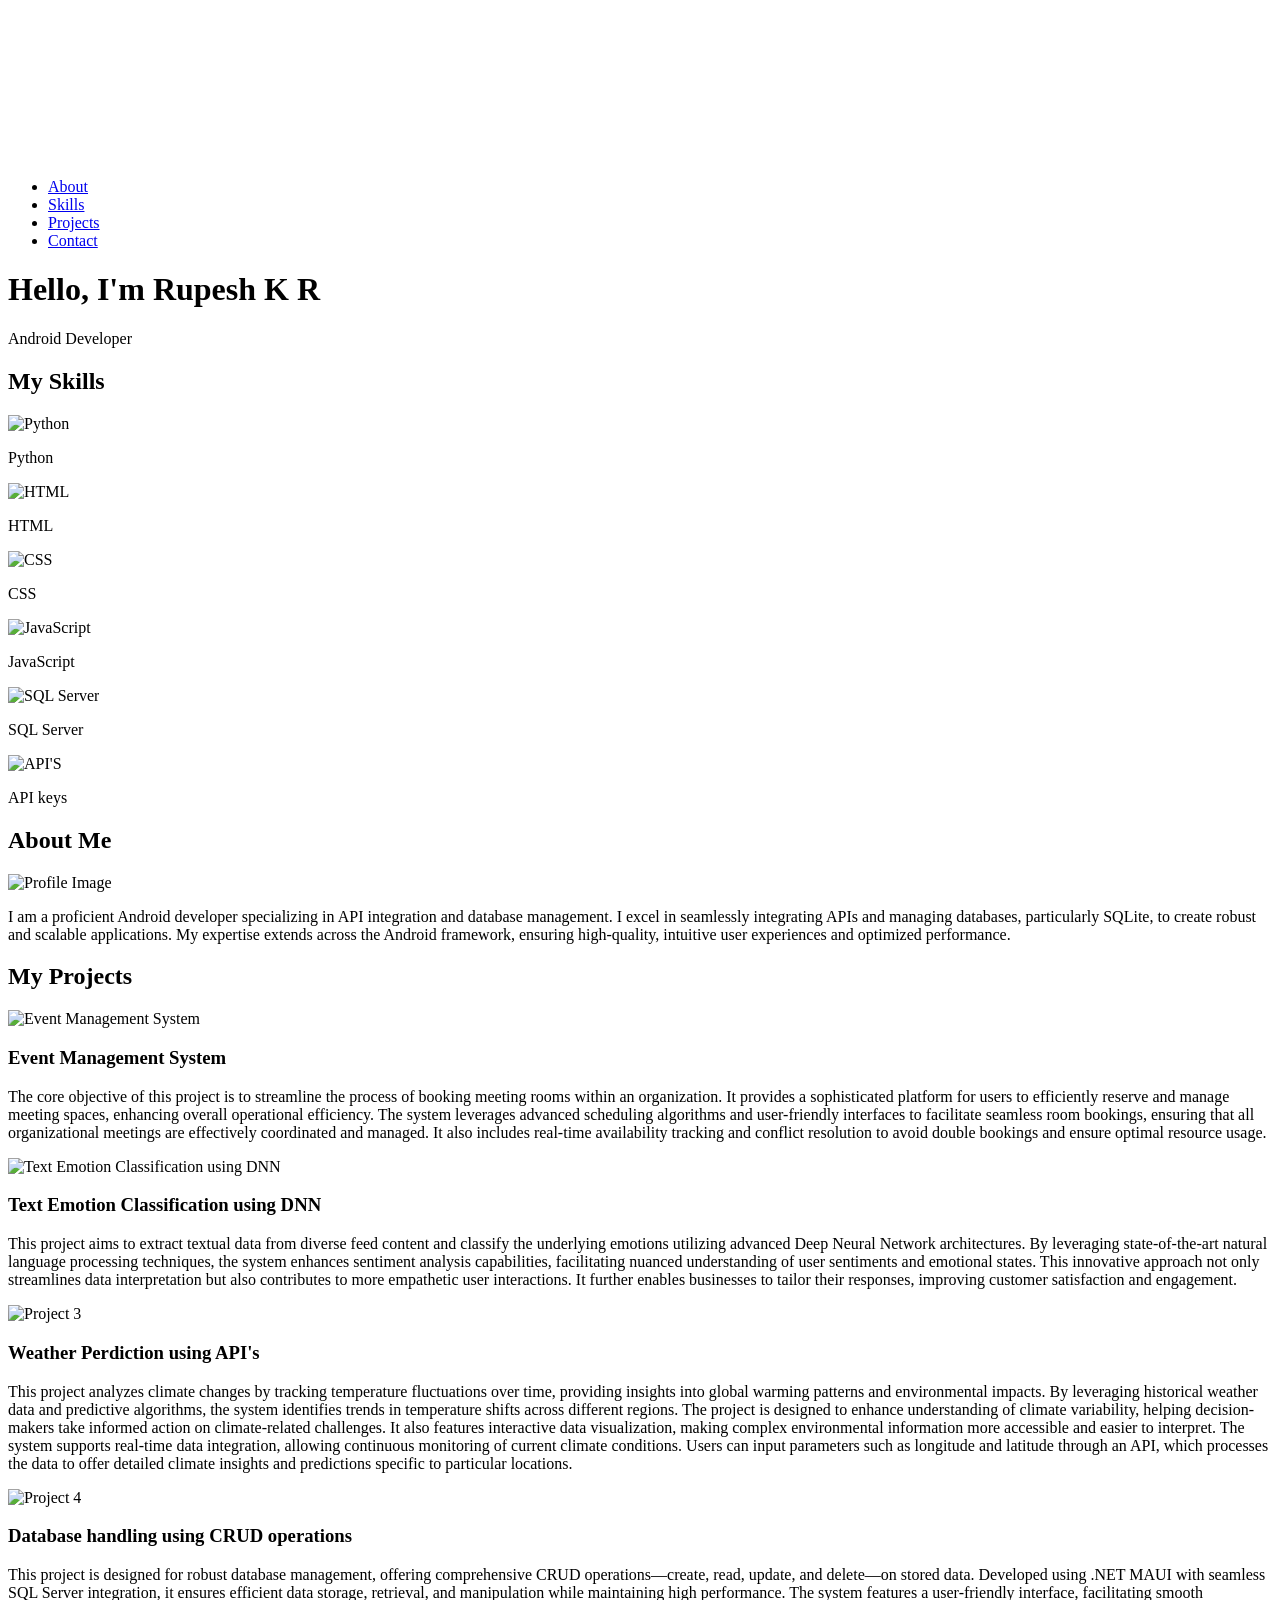
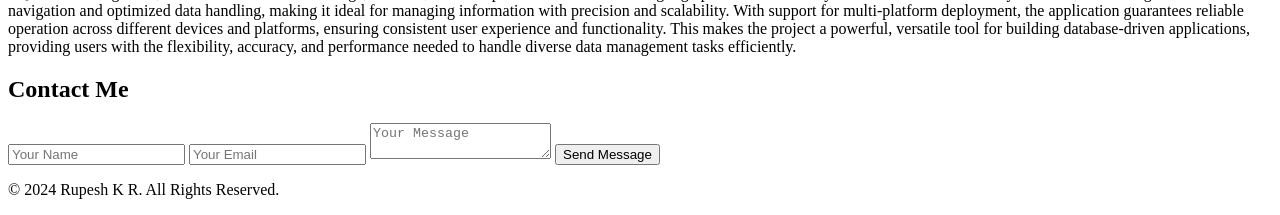
==== index.html @ 1c09ece2 "Add files via upload" ====
<!DOCTYPE html>
<html lang="en">
<head>
    <meta charset="UTF-8">
    <meta name="viewport" content="width=device-width, initial-scale=1.0">
    <title>My Portfolio</title>
    <link rel="stylesheet" href="style.css">
    <script src="script.js" defer></script>
</head>
<body>
    <!-- Header Section with Background Video -->
    <header class="hero-section">
        <video autoplay muted loop id="bg-video">
            <source src="images/abstract-luxury-gradient-blue-background-smooth-dark-blue-with-black-vignette-studio-banner.jpg" type="video/mp4">
            Your browser does not support the video tag.
        </video>
        <nav>
            <ul class="nav-list">
                <li><a href="#about">About</a></li>
                <li><a href="#skills">Skills</a></li>
                <li><a href="#projects">Projects</a></li>
                <li><a href="#contact">Contact</a></li>
            </ul>
        </nav>
        <div class="hero-content">
            <h1>Hello, I'm Rupesh K R</h1>
            <p>Android Developer</p>
        </div>
    </header>

    <!-- Skills Section -->
    <section id="skills" class="skills-section">
        <h2>My Skills</h2>
        <div class="skills-grid">
            <div class="skill-card">
                <img src="images/python (1).png" alt="Python">
                <p>Python</p>
            </div>
            <div class="skill-card">
                <img src="images/html-5 (1).png" alt="HTML">
                <p>HTML</p>
            </div>
            <div class="skill-card">
                <img src="images/css-3 (1).png" alt="CSS">
                <p>CSS</p>
            </div>
            <div class="skill-card">
                <img src="images/js (1).png" alt="JavaScript">
                <p>JavaScript</p>
            </div>
            <div class="skill-card">
                <img src="images/sql (1).png" alt="SQL Server">
                <p>SQL Server</p>
            </div>
            <div class="skill-card">
                <img src="images/api (1).png" alt="API'S">
                <p>API keys</p>
            </div>
        </div>
    </section>

    <!-- About Me Section -->
    <section id="about" class="about-section">
        <h2>About Me</h2>
        <div class="about-content">
            <img src="images/Rupesh-fotor-20240831121144.png" alt="Profile Image">
            <div class="about-text">
                <p>I am a proficient Android developer specializing in API integration and database management. I excel in seamlessly integrating APIs and managing databases, particularly SQLite, to create robust and scalable applications. My expertise extends across the Android framework, ensuring high-quality, intuitive user experiences and optimized performance.</p>
            </div>
        </div>
    </section>

    <!-- Projects Section -->
<section id="projects" class="projects-section">
    <h2>My Projects</h2>

        <!-- Projects in Grid View -->
        <div class="projects-grid">
            <div class="project-card">
                <img src="images/Add a heading.png" alt="Event Management System">
                <h3>Event Management System</h3>
                <p>The core objective of this project is to streamline the process of booking meeting rooms within an organization. It provides a sophisticated platform for users to efficiently reserve and manage meeting spaces, enhancing overall operational efficiency. The system leverages advanced scheduling algorithms and user-friendly interfaces to facilitate seamless room bookings, ensuring that all organizational meetings are effectively coordinated and managed. It also includes real-time availability tracking and conflict resolution to avoid double bookings and ensure optimal resource usage.</p>
            </div>

            <div class="project-card">
                <img src="images/Text Emtion Classification using DNN.png" alt="Text Emotion Classification using DNN">
                <h3>Text Emotion Classification using DNN</h3>
                <p>This project aims to extract textual data from diverse feed content and classify the underlying emotions utilizing advanced Deep Neural Network architectures. By leveraging state-of-the-art natural language processing techniques, the system enhances sentiment analysis capabilities, facilitating nuanced understanding of user sentiments and emotional states. This innovative approach not only streamlines data interpretation but also contributes to more empathetic user interactions. It further enables businesses to tailor their responses, improving customer satisfaction and engagement.</p>
            </div>

            <div class="project-card">
                <img src="video/e2cb4d9b-3fff-40a0-b057-dd98650c6326.gif" alt="Project 3">
                <h3>Weather Perdiction using API's</h3>
                <p>This project analyzes climate changes by tracking temperature fluctuations over time, providing insights into global warming patterns and environmental impacts. By leveraging historical weather data and predictive algorithms, the system identifies trends in temperature shifts across different regions. The project is designed to enhance understanding of climate variability, helping decision-makers take informed action on climate-related challenges. It also features interactive data visualization, making complex environmental information more accessible and easier to interpret. The system supports real-time data integration, allowing continuous monitoring of current climate conditions. Users can input parameters such as longitude and latitude through an API, which processes the data to offer detailed climate insights and predictions specific to particular locations.</p>
            </div>

            <div class="project-card">
                <img src="video/109f86b5-ade0-4777-884a-52cfb7e64a4d.gif" alt="Project 4">
                <h3>Database handling using CRUD operations</h3>
                <p>This project is designed for robust database management, offering comprehensive CRUD operations—create, read, update, and delete—on stored data. Developed using .NET MAUI with seamless SQL Server integration, it ensures efficient data storage, retrieval, and manipulation while maintaining high performance. The system features a user-friendly interface, facilitating smooth navigation and optimized data handling, making it ideal for managing information with precision and scalability. With support for multi-platform deployment, the application guarantees reliable operation across different devices and platforms, ensuring consistent user experience and functionality. This makes the project a powerful, versatile tool for building database-driven applications, providing users with the flexibility, accuracy, and performance needed to handle diverse data management tasks efficiently.</p>
            </div>
        </div>
    </section>
</section>

    <!-- Contact Section -->
    <section id="contact" class="contact-section">
        <h2>Contact Me</h2>
        <form id="contact-form">
            <input type="text" id="name" name="name" placeholder="Your Name" required>
            <input type="email" id="email" name="email" placeholder="Your Email" required>
            <textarea id="message" name="message" placeholder="Your Message" required></textarea>
            <button type="submit">Send Message</button>
        </form>
        <p id="status"></p>
    </section>

    <footer>
        <p>&copy; 2024 Rupesh K R. All Rights Reserved.</p>
    </footer>
</body>
</html>
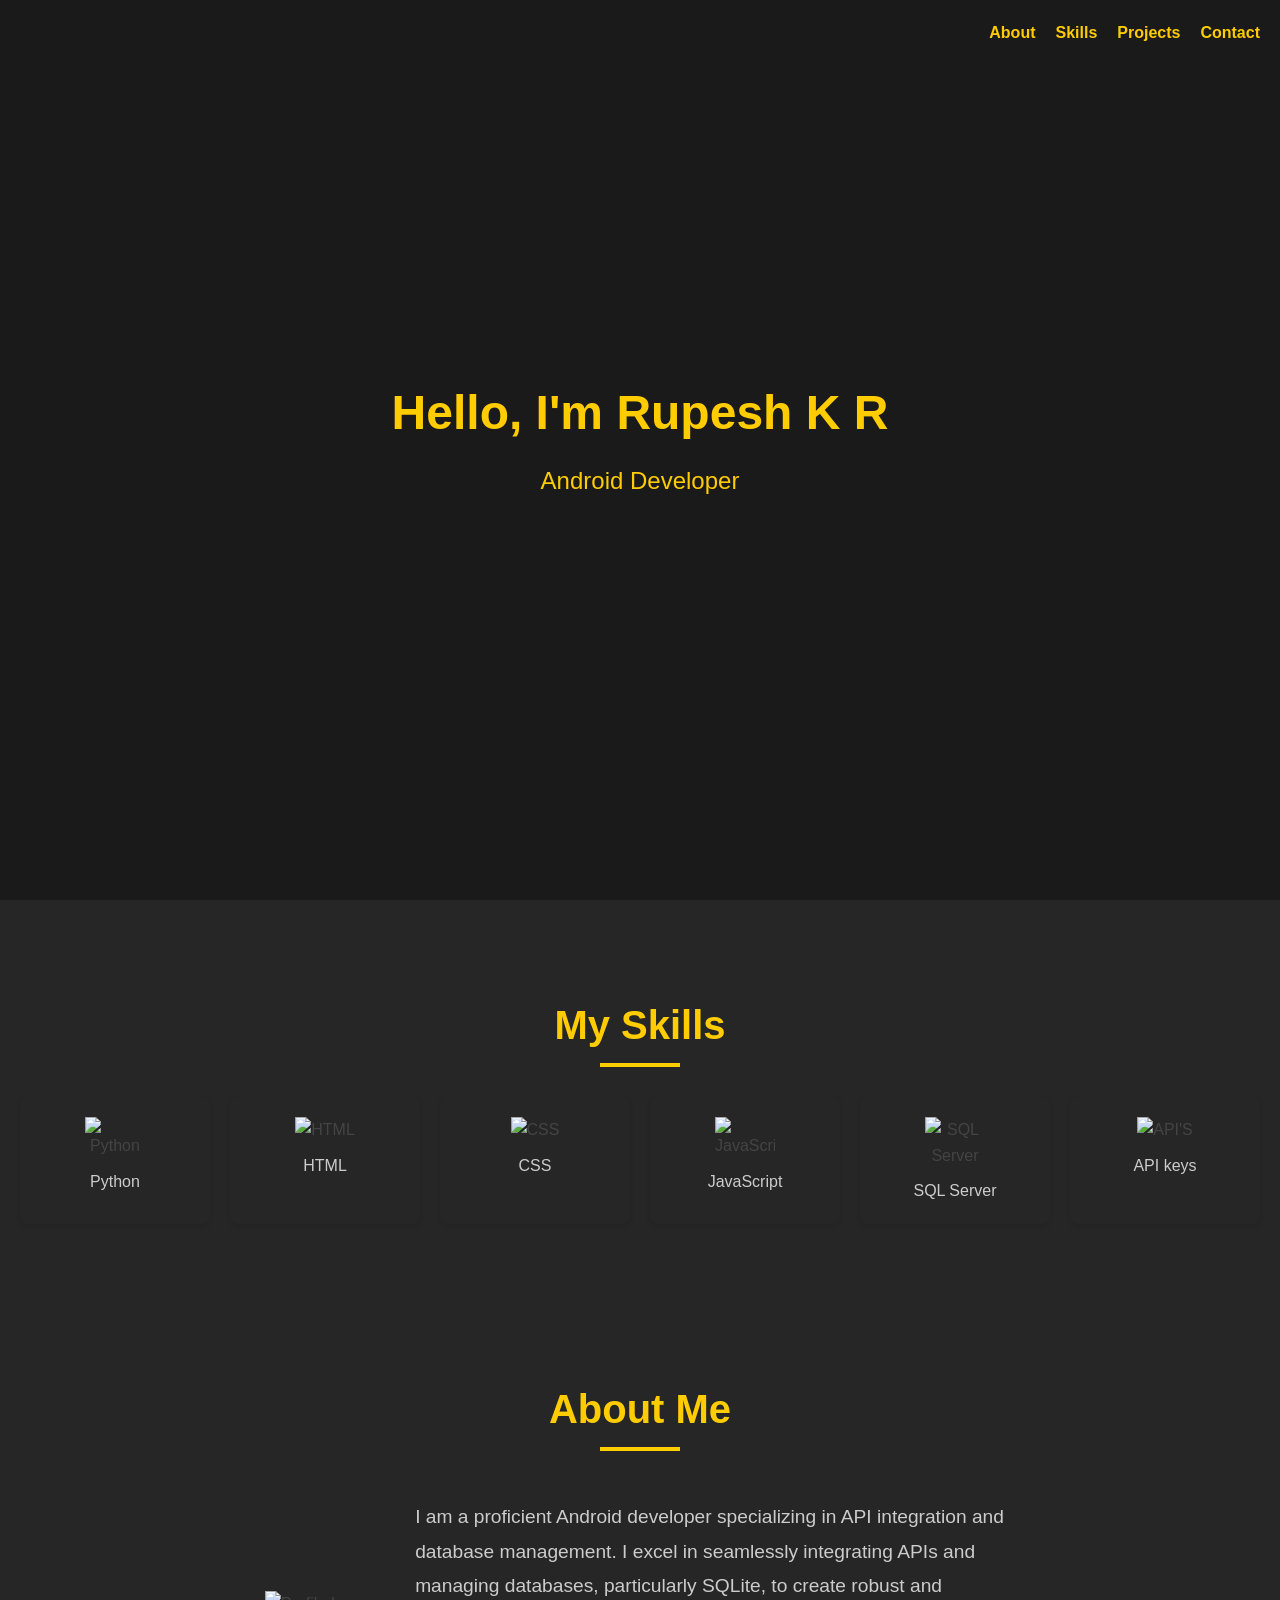
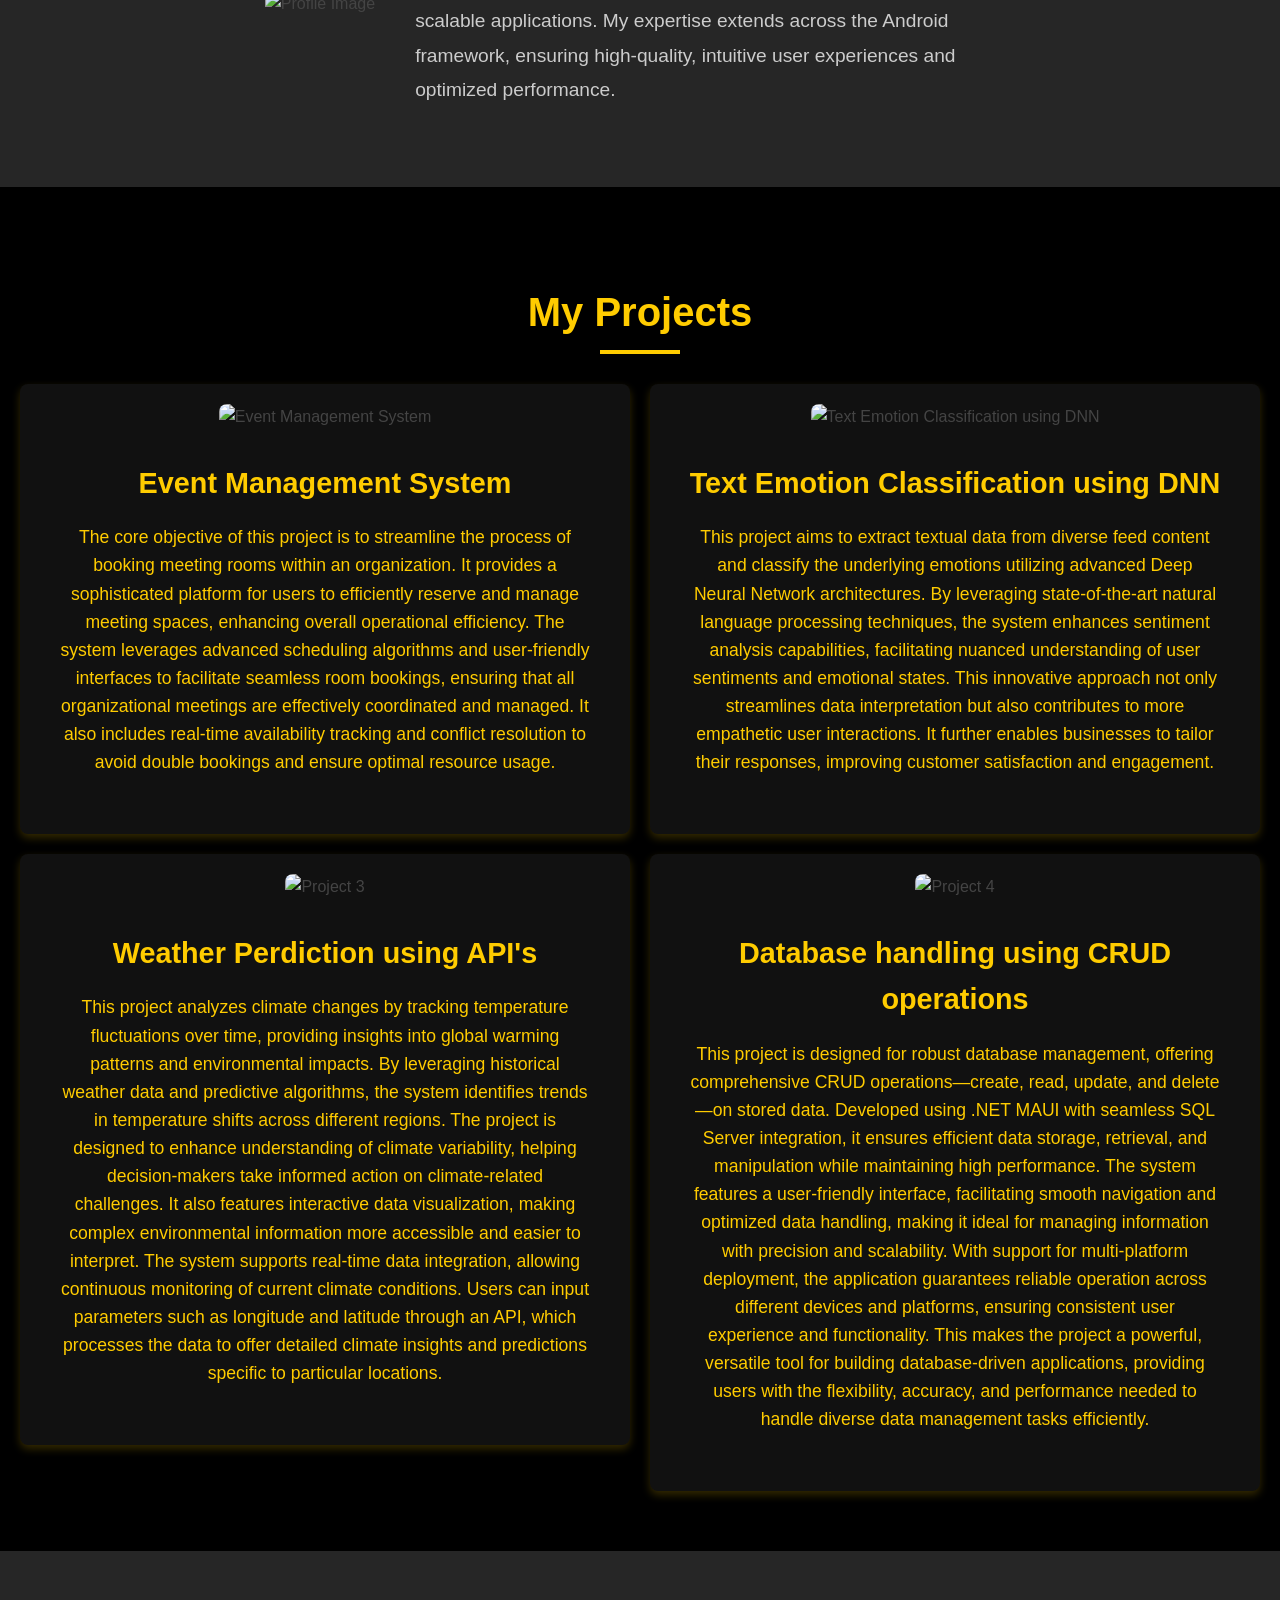
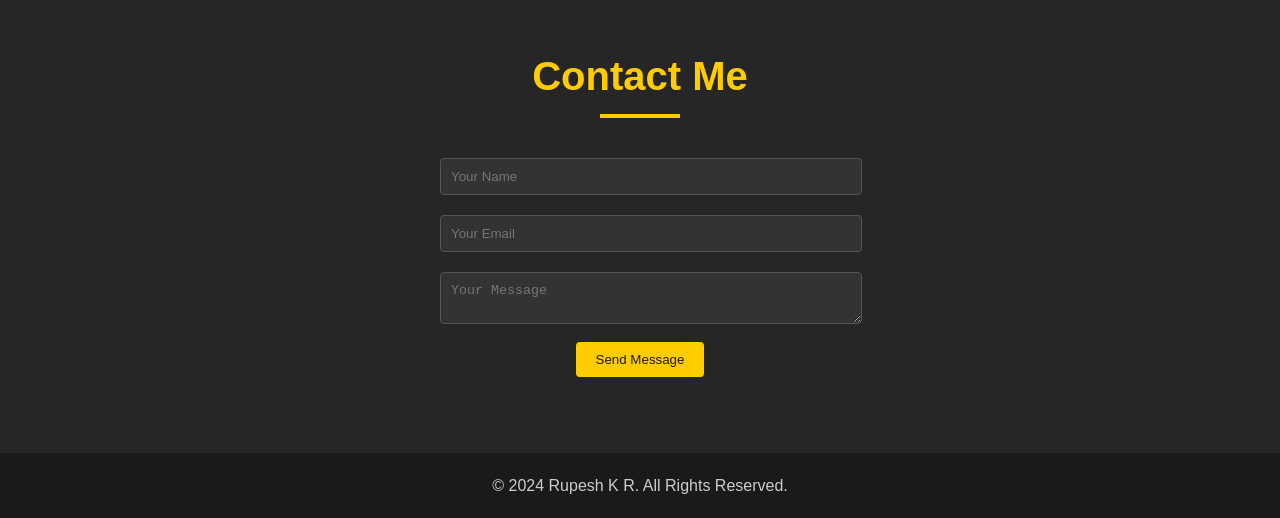
==== commit ba9d33b4: "Update index.html" ====
--- a/index.html
+++ b/index.html
@@ -11,7 +11,7 @@
     <!-- Header Section with Background Video -->
     <header class="hero-section">
         <video autoplay muted loop id="bg-video">
-            <source src="images/abstract-luxury-gradient-blue-background-smooth-dark-blue-with-black-vignette-studio-banner.jpg" type="video/mp4">
+            <source src="abstract-luxury-gradient-blue-background-smooth-dark-blue-with-black-vignette-studio-banner.jpg" type="video/mp4">
             Your browser does not support the video tag.
         </video>
         <nav>
--- a/style.css
+++ b/style.css
@@ -0,0 +1,486 @@
+/* General Styles */
+body {
+    font-family: 'Arial', sans-serif;
+    margin: 0;
+    padding: 0;
+    color: #444;
+    line-height: 1.6;
+    background-color: #1a1a1a;
+    overflow-x: hidden;
+}
+
+/* Smooth Scroll */
+html {
+    scroll-behavior: smooth;
+}
+
+/* Header Section */
+.hero-section {
+    background-image: url('images/background.jpg');
+    background-size: cover;
+    background-position: center;
+    height: 100vh;
+    display: flex;
+    flex-direction: column;
+    justify-content: center;
+    align-items: center;
+    color: #ffcc00;
+    text-align: center;
+    position: relative;
+    animation: fadeIn 2s ease-in-out;
+    position: relative;
+    height: 100vh;
+    display: flex;
+    justify-content: center;
+    align-items: center;
+    text-align: center;
+    color: #fff;
+}
+
+/* Background Video */
+#bg-video {
+    position: absolute;
+    top: 0;
+    left: 0;
+    width: 100%;
+    height: 100%;
+    object-fit: cover;
+    z-index: -1;
+    opacity: 0.8; /* Adjust the opacity to make text more readable */
+}
+
+@keyframes fadeIn {
+    from { opacity: 0; }
+    to { opacity: 1; }
+}
+
+.hero-section nav {
+    position: absolute;
+    top: 20px;
+    right: 20px;
+}
+
+.nav-list {
+    list-style: none;
+    padding: 0;
+    margin: 0;
+    display: flex;
+}
+
+.nav-list li {
+    margin-left: 20px;
+}
+
+.nav-list a {
+    text-decoration: none;
+    color: #ffcc00;
+    font-weight: bold;
+    position: relative;
+}
+
+.nav-list a::before {
+    content: '';
+    position: absolute;
+    width: 100%;
+    height: 2px;
+    bottom: -5px;
+    left: 0;
+    background-color: #ffcc00;
+    visibility: hidden;
+    transform: scaleX(0);
+    transition: all 0.3s ease-in-out;
+}
+
+.nav-list a:hover::before {
+    visibility: visible;
+    transform: scaleX(1);
+}
+
+.hero-content h1 {
+    font-size: 3em;
+    margin: 0;
+    animation: slideIn 1s ease-out;
+    color: #ffcc00;
+}
+
+.hero-content p {
+    font-size: 1.5em;
+    margin-top: 10px;
+    animation: slideIn 1.5s ease-out;
+    color: #ffcc00;
+}
+
+@keyframes slideIn {
+    from { transform: translateY(50px); opacity: 0; }
+    to { transform: translateY(0); opacity: 1; }
+}
+
+/* Skills Section */
+.skills-section {
+    padding: 60px 20px;
+    background-color: #262626;
+    animation: fadeIn 2s ease-in-out;
+}
+
+.skills-section h2 {
+    text-align: center;
+    font-size: 2.5em;
+    margin-bottom: 40px;
+    position: relative;
+    animation: slideIn 1.5s ease-out;
+    color: #ffcc00;
+}
+
+.skills-section h2::after {
+    content: '';
+    position: absolute;
+    width: 80px;
+    height: 4px;
+    background-color: #ffcc00;
+    bottom: -10px;
+    left: 50%;
+    transform: translateX(-50%);
+}
+
+.skills-grid {
+    display: grid;
+    grid-template-columns: repeat(auto-fit, minmax(150px, 1fr));
+    gap: 20px;
+    justify-content: center;
+}
+
+.skill-card {
+    background-color: #262626;
+    border-radius: 8px;
+    padding: 20px;
+    box-shadow: 0 2px 5px rgba(0, 0, 0, 0.1);
+    text-align: center;
+}
+
+.skill-card img {
+    max-width: 60px;
+    margin-bottom: 10px;
+}
+
+.skill-card p {
+    font-size: 1em;
+    margin: 0;
+    color: #ccc;
+}
+
+/* About Section */
+.about-section {
+    padding: 60px 20px;
+    background-color: #262626;
+    animation: fadeIn 2s ease-in-out;
+}
+
+.about-section h2 {
+    text-align: center;
+    font-size: 2.5em;
+    margin-bottom: 40px;
+    position: relative;
+    animation: slideIn 1.5s ease-out;
+    color: #ffcc00;
+}
+
+.about-section h2::after {
+    content: '';
+    position: absolute;
+    width: 80px;
+    height: 4px;
+    background-color: #ffcc00;
+    bottom: -10px;
+    left: 50%;
+    transform: translateX(-50%);
+}
+
+.about-content {
+    display: flex;
+    justify-content: center;
+    align-items: center;
+    gap: 40px;
+    flex-wrap: wrap;
+}
+
+.profile-img {
+    width: 200px;
+    border-radius: 50%;
+    transition: transform 0.3s ease;
+}
+
+.profile-img:hover {
+    transform: scale(1.1);
+}
+
+.about-text {
+    max-width: 600px;
+    color: #ccc;
+}
+
+.about-text p {
+    font-size: 1.2em;
+    line-height: 1.8;
+}
+
+/* Projects Section */
+.projects-section {
+    padding: 60px 20px;
+    background-color: #000; /* Black background */
+    animation: fadeIn 2s ease-in-out;
+}
+
+.projects-section h2 {
+    text-align: center;
+    font-size: 2.5em;
+    margin-bottom: 40px;
+    position: relative;
+    animation: slideIn 1.5s ease-out;
+    color: #ffcc00; /* Yellow text */
+}
+
+.projects-section h2::after {
+    content: '';
+    position: absolute;
+    width: 80px;
+    height: 4px;
+    background-color: #ffcc00; /* Yellow underline */
+    bottom: -10px;
+    left: 50%;
+    transform: translateX(-50%);
+}
+
+/* Main Project Card */
+.main-project-card {
+    display: block;
+    margin-bottom: 40px;
+    text-align: center;
+    background-color: #111; /* Darker black background */
+    padding: 20px;
+    border-radius: 8px;
+    box-shadow: 0 4px 8px rgba(255, 204, 0, 0.2); /* Subtle yellow shadow */
+}
+
+.main-project-card img {
+    max-width: 100%;
+    border-radius: 8px;
+    margin-bottom: 20px;
+}
+
+.main-project-card h3 {
+    font-size: 1.8rem;
+    margin-bottom: 10px;
+    color: #ffcc00; /* Yellow text */
+}
+
+.main-project-card p {
+    font-size: 1.1rem;
+    color: #ffcc00; /* Yellow text */
+}
+
+/* Projects Section */
+.projects-section {
+    padding: 60px 20px;
+    background-color: #000; /* Black background */
+    animation: fadeIn 2s ease-in-out;
+}
+
+.projects-section h2 {
+    text-align: center;
+    font-size: 2.5em;
+    margin-bottom: 40px;
+    position: relative;
+    animation: slideIn 1.5s ease-out;
+    color: #ffcc00; /* Yellow text */
+}
+
+.projects-section h2::after {
+    content: '';
+    position: absolute;
+    width: 80px;
+    height: 4px;
+    background-color: #ffcc00; /* Yellow underline */
+    bottom: -10px;
+    left: 50%;
+    transform: translateX(-50%);
+}
+
+
+
+.main-project-card img {
+    max-width: 100%;
+    border-radius: 8px;
+    margin-bottom: 20px;
+}
+
+.main-project-card h3 {
+    font-size: 1.8rem;
+    margin-bottom: 10px;
+    color: #ffcc00; /* Yellow text */
+}
+
+.main-project-card p {
+    font-size: 1.1rem;
+    color: #ffcc00; /* Yellow text */
+}
+
+/* Projects Grid */
+.projects-grid-container {
+    display: grid;
+    grid-template-columns: repeat(2, 1fr); /* Grid for the first two projects */
+    gap: 20px; /* Space between the grid items */
+    margin-bottom: 40px;
+}
+
+.projects-grid {
+    display: grid;
+    grid-template-columns: repeat(2, 1fr); /* 2 columns for 2x2 grid */
+    grid-gap: 20px; /* Space between the grid items */
+    justify-content: center;
+    align-items: flex-start;
+}
+
+/* Project Cards (1st and 2nd) */
+.project-card {
+    background-color: #111; /* Same as main-project-card */
+    border-radius: 8px;
+    overflow: hidden;
+    box-shadow: 0 4px 8px rgba(255, 204, 0, 0.2); /* Subtle yellow shadow */
+    text-align: center;
+    transition: transform 0.3s ease, box-shadow 0.3s ease;
+    padding: 20px; /* Same padding as main-project-card */
+}
+
+.project-card:hover {
+    transform: translateY(-10px);
+    box-shadow: 0 8px 16px rgba(255, 204, 0, 0.4); /* Stronger yellow shadow on hover */
+}
+
+.project-card img {
+    width: 100%;
+    border-radius: 8px; /* Same border-radius as main-project-card */
+    margin-bottom: 20px;
+    object-fit: cover;
+    transition: transform 0.3s ease;
+}
+
+.project-card img:hover {
+    transform: scale(1.1);
+}
+
+.project-card h3 {
+    margin: 10px 0;
+    font-size: 1.8rem; /* Same font size as main-project-card */
+    color: #ffcc00; /* Yellow text */
+}
+
+.project-card p {
+    font-size: 1.1rem; /* Same font size as main-project-card */
+    color: #ffcc00; /* Yellow text */
+    padding: 0 20px 20px 20px; /* Same padding as main-project-card */
+}
+
+/* Media Queries */
+@media (max-width: 768px) {
+    .projects-grid-container, .projects-grid {
+        grid-template-columns: 1fr; /* Stacks the items in a single column on smaller screens */
+    }
+}
+
+
+/* Contact Section */
+.contact-section {
+    padding: 60px 20px;
+    background-color: #262626;
+    animation: fadeIn 2s ease-in-out;
+}
+
+.contact-section h2 {
+    text-align: center;
+    font-size: 2.5em;
+    margin-bottom: 40px;
+    position: relative;
+    animation: slideIn 1.5s ease-out;
+    color: #ffcc00;
+}
+
+.contact-section h2::after {
+    content: '';
+    position: absolute;
+    width: 80px;
+    height: 4px;
+    background-color: #ffcc00;
+    bottom: -10px;
+    left: 50%;
+    transform: translateX(-50%);
+}
+
+#contact-form {
+    max-width: 400px;
+    margin: 0 auto;
+    text-align: center;
+    animation: fadeIn 2.5s ease-in-out;
+}
+
+#contact-form input, #contact-form textarea {
+    width: 100%;
+    padding: 10px;
+    margin: 10px 0;
+    border: 1px solid #555;
+    border-radius: 4px;
+    background-color: #333;
+    color: #ccc;
+    transition: border-color 0.3s ease;
+}
+
+#contact-form input:focus, #contact-form textarea:focus {
+    border-color: #ffcc00;
+    outline: none;
+}
+
+#contact-form button {
+    padding: 10px 20px;
+    background-color: #ffcc00;
+    color: #1a1a1a;
+    border: none;
+    border-radius: 4px;
+    cursor: pointer;
+    transition: background-color 0.3s ease;
+}
+
+#contact-form button:hover {
+    background-color: #e6b800;
+}
+
+/* Footer */
+footer {
+    background-color: #1a1a1a;
+    color: #ccc;
+    text-align: center;
+    padding: 20px;
+    animation: fadeIn 2s ease-in-out;
+}
+
+footer p {
+    margin: 0;
+}
+
+/* Media Queries */
+@media (max-width: 768px) {
+    .hero-content h1 {
+        font-size: 2em;
+    }
+
+    .hero-content p {
+        font-size: 1.2em;
+    }
+
+    .about-content {
+        flex-direction: column;
+        text-align: center;
+    }
+
+    .projects-grid {
+        flex-direction: column;
+    }
+}
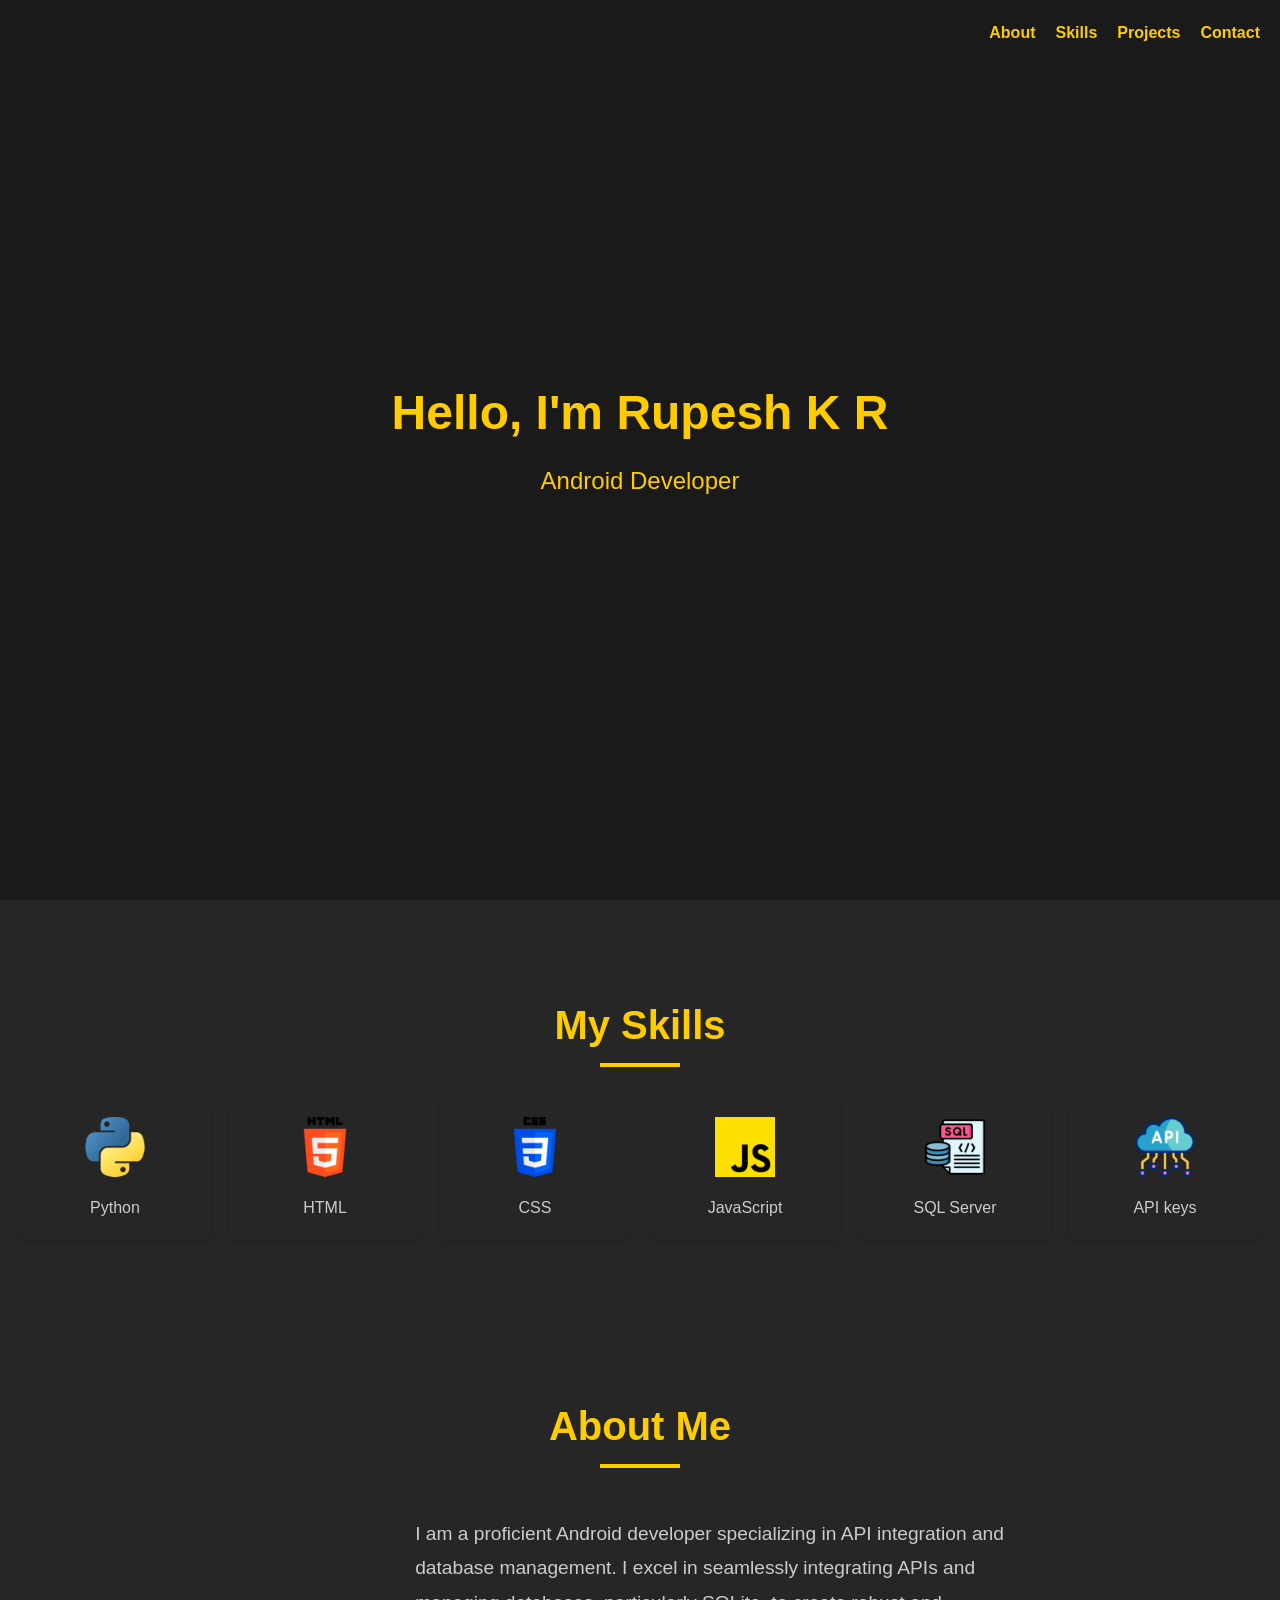
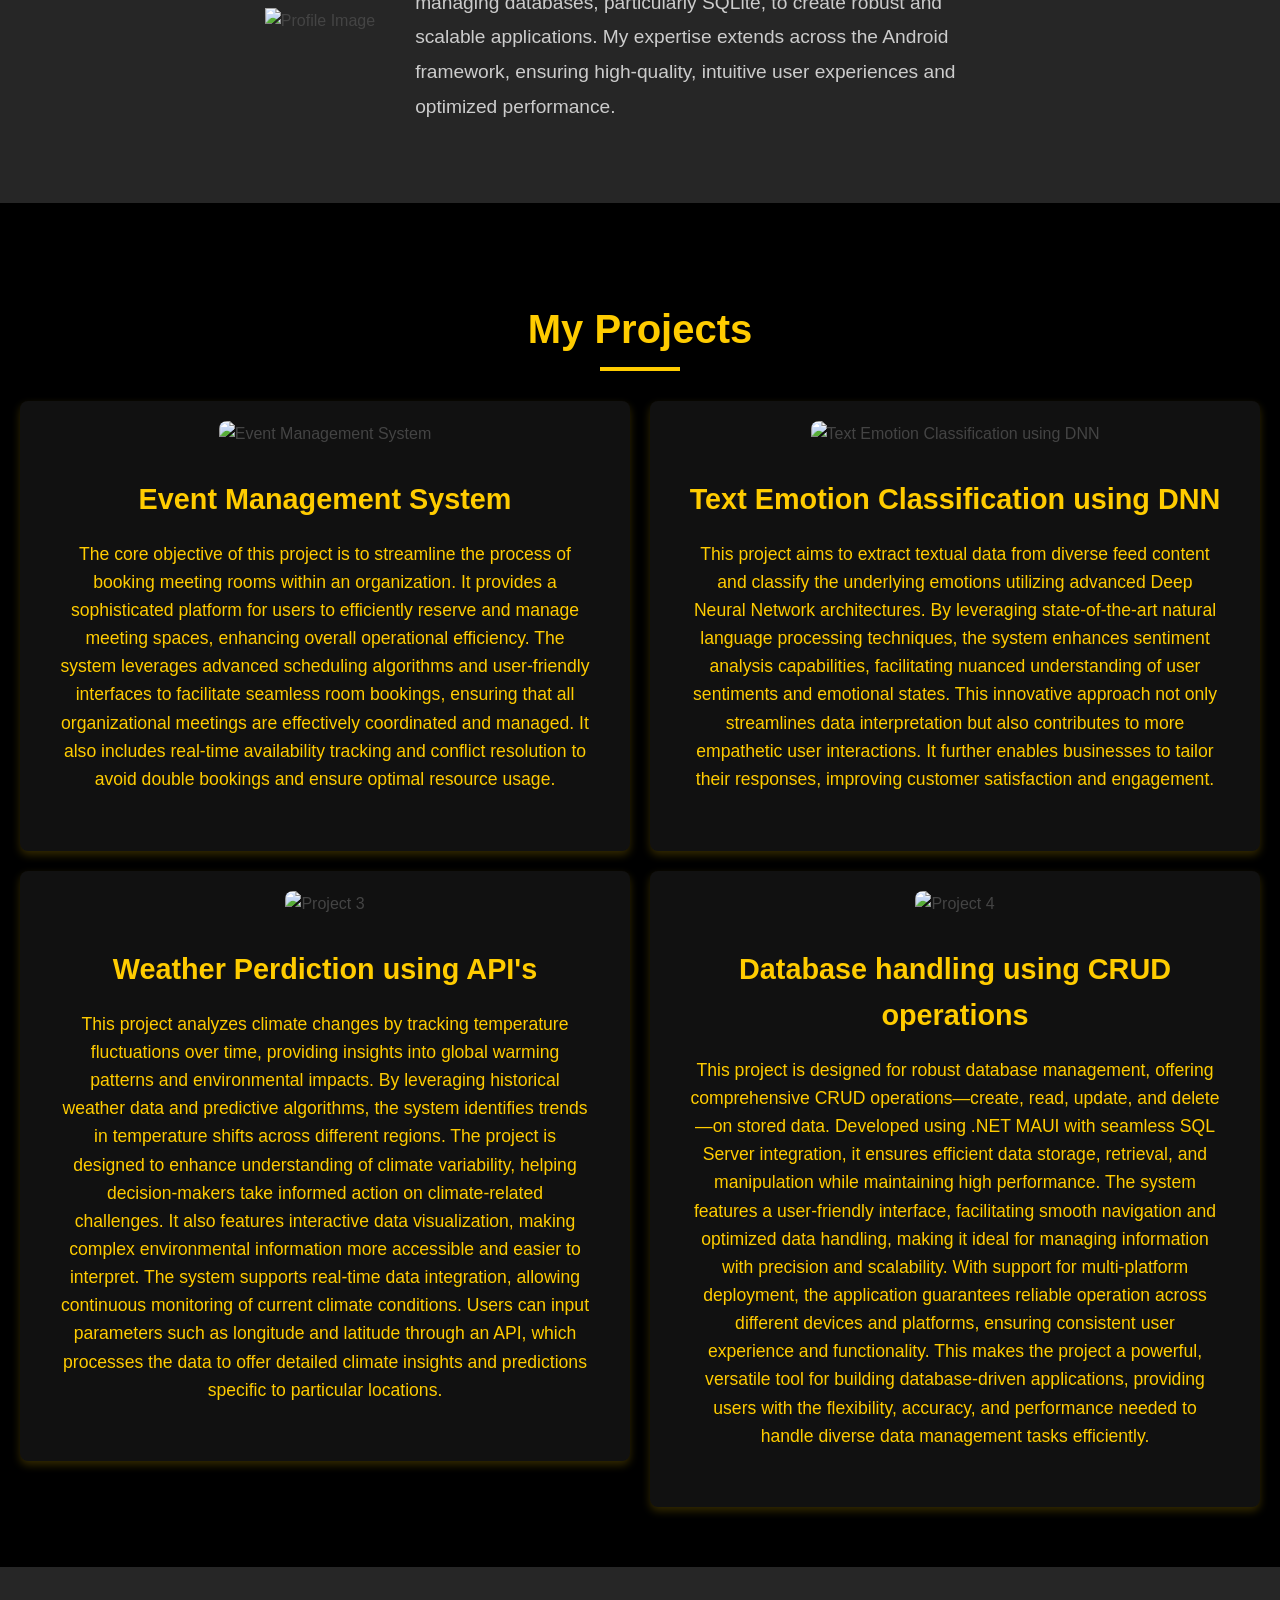
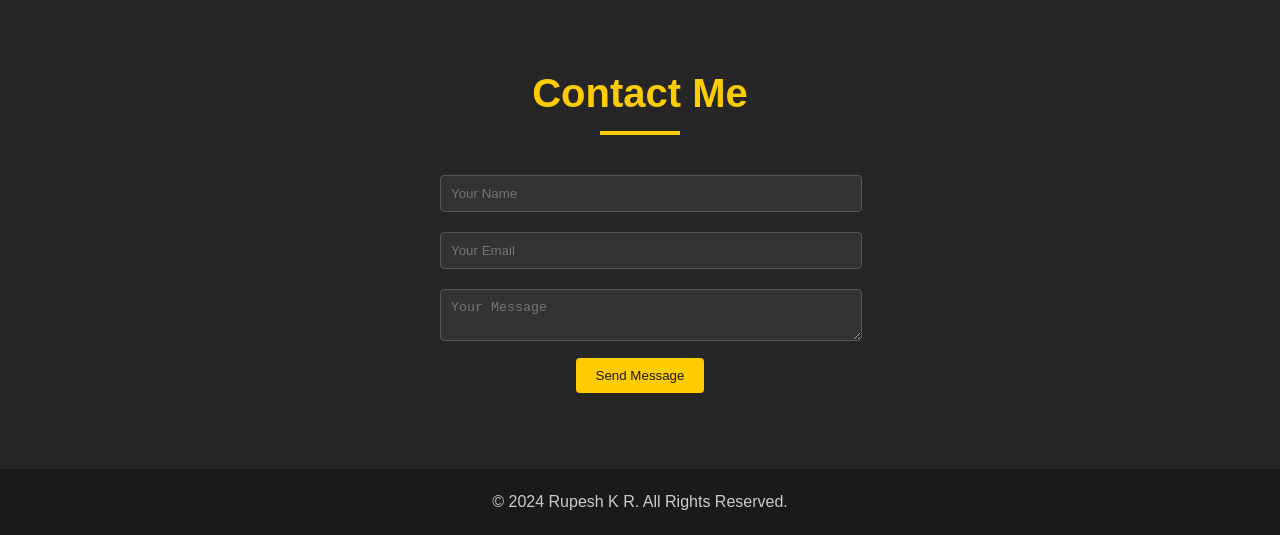
==== commit 25540f6f: "Update index.html" ====
--- a/index.html
+++ b/index.html
@@ -33,27 +33,27 @@
         <h2>My Skills</h2>
         <div class="skills-grid">
             <div class="skill-card">
-                <img src="images/python (1).png" alt="Python">
+                <img src="python (1).png" alt="Python">
                 <p>Python</p>
             </div>
             <div class="skill-card">
-                <img src="images/html-5 (1).png" alt="HTML">
+                <img src="html-5 (1).png" alt="HTML">
                 <p>HTML</p>
             </div>
             <div class="skill-card">
-                <img src="images/css-3 (1).png" alt="CSS">
+                <img src="css-3 (1).png" alt="CSS">
                 <p>CSS</p>
             </div>
             <div class="skill-card">
-                <img src="images/js (1).png" alt="JavaScript">
+                <img src="js (1).png" alt="JavaScript">
                 <p>JavaScript</p>
             </div>
             <div class="skill-card">
-                <img src="images/sql (1).png" alt="SQL Server">
+                <img src="sql (1).png" alt="SQL Server">
                 <p>SQL Server</p>
             </div>
             <div class="skill-card">
-                <img src="images/api (1).png" alt="API'S">
+                <img src="api (1).png" alt="API'S">
                 <p>API keys</p>
             </div>
         </div>
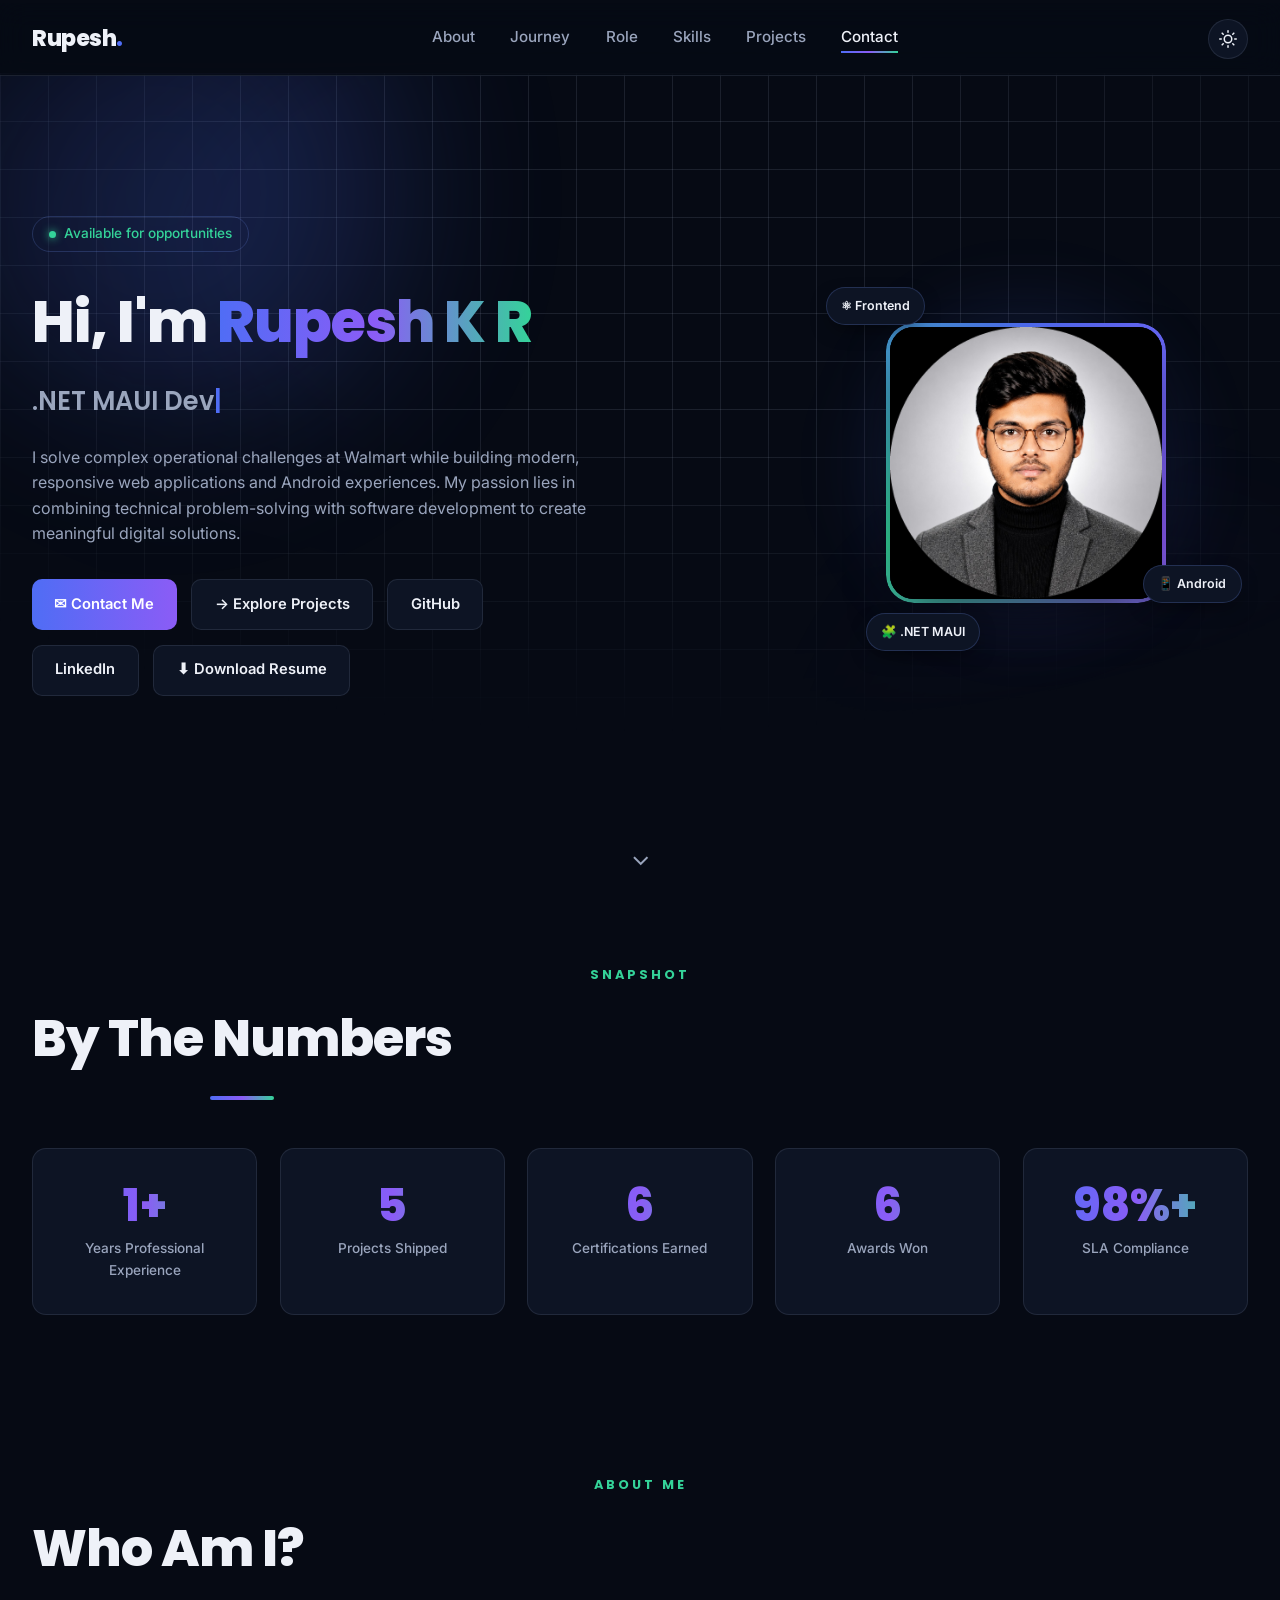
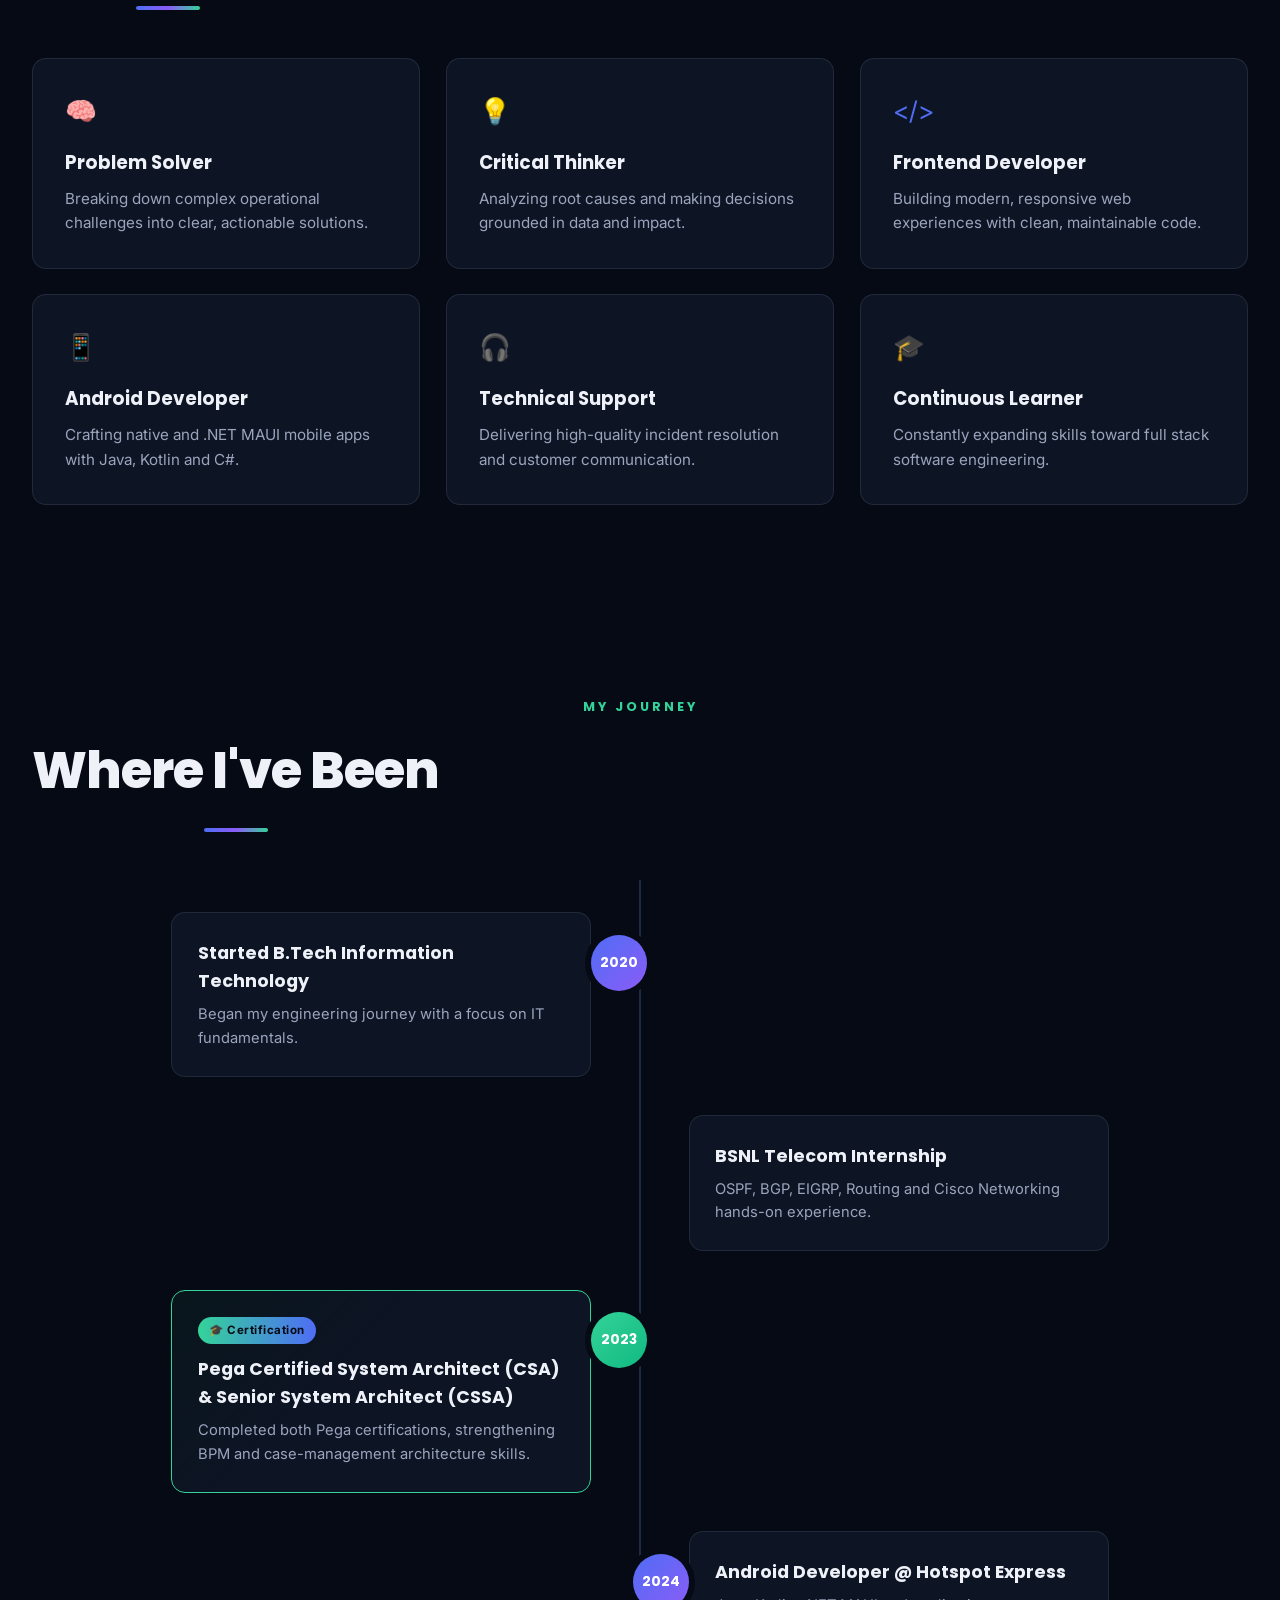
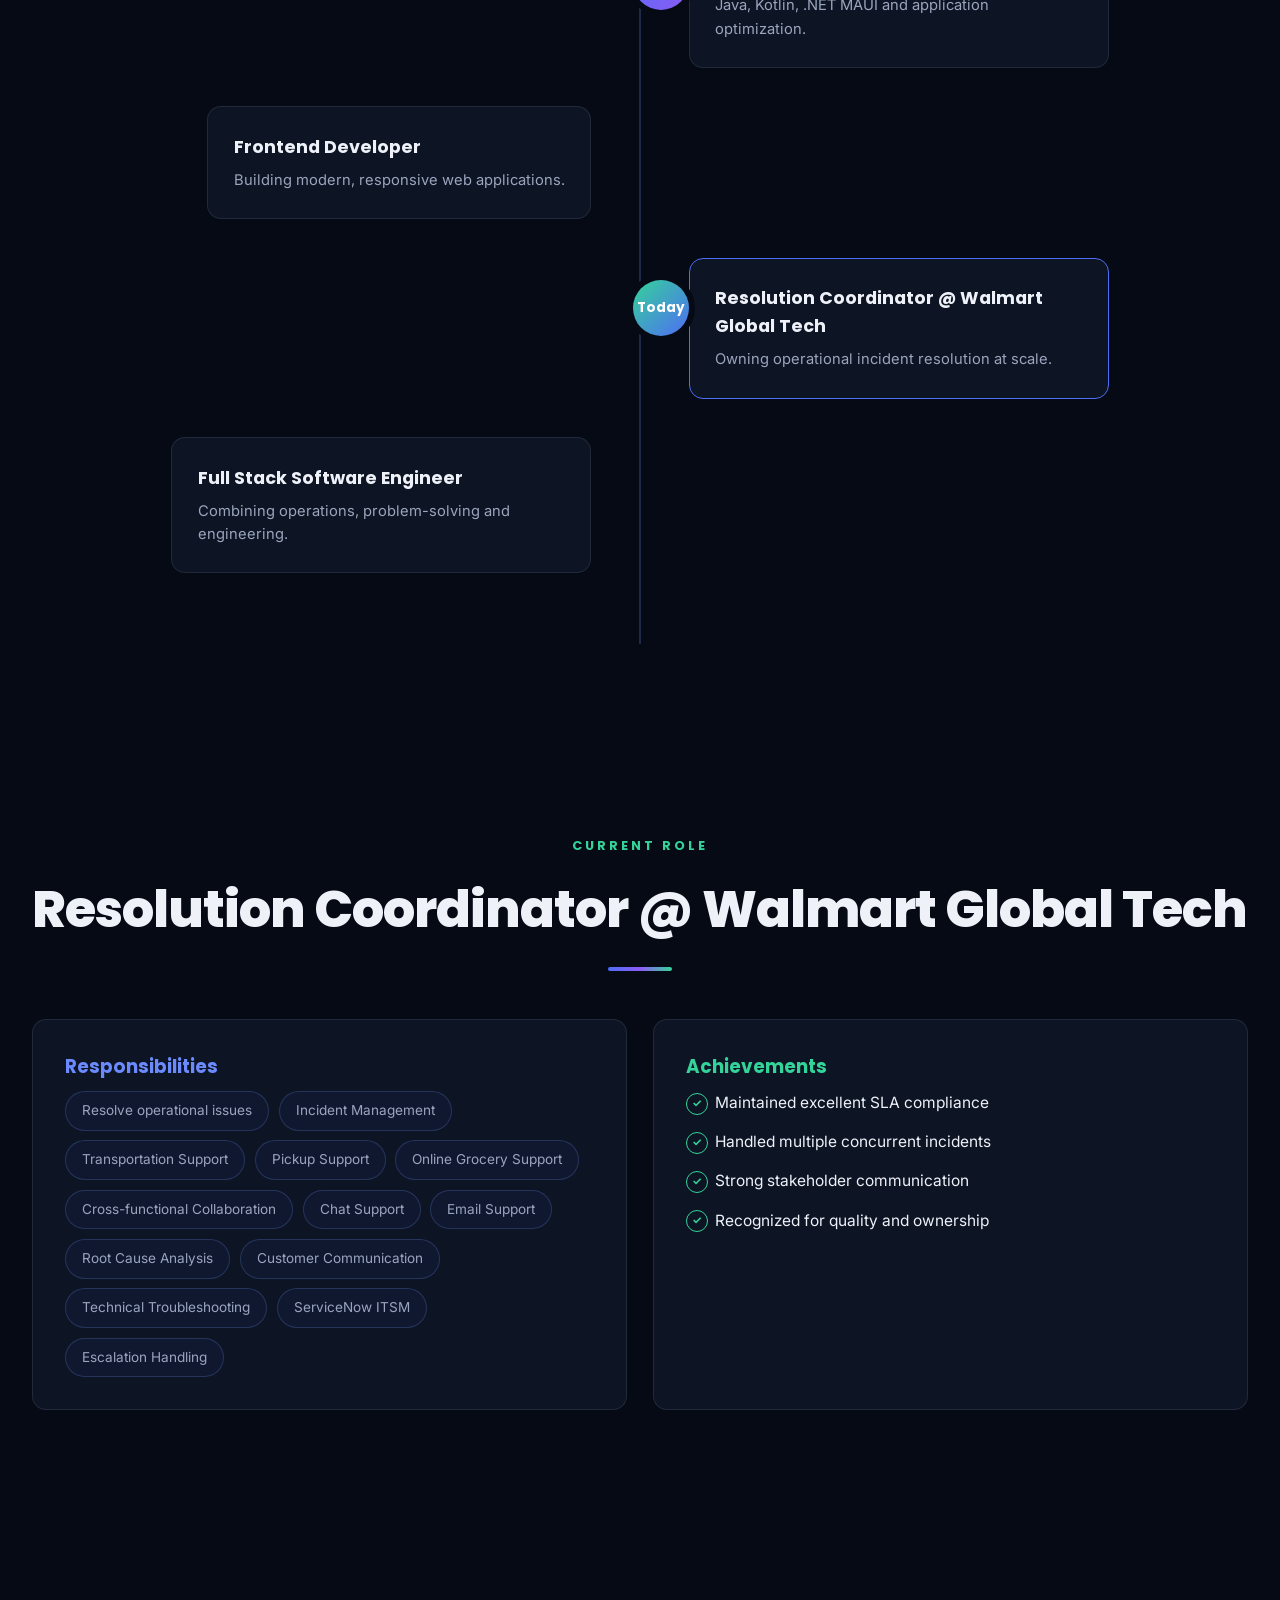
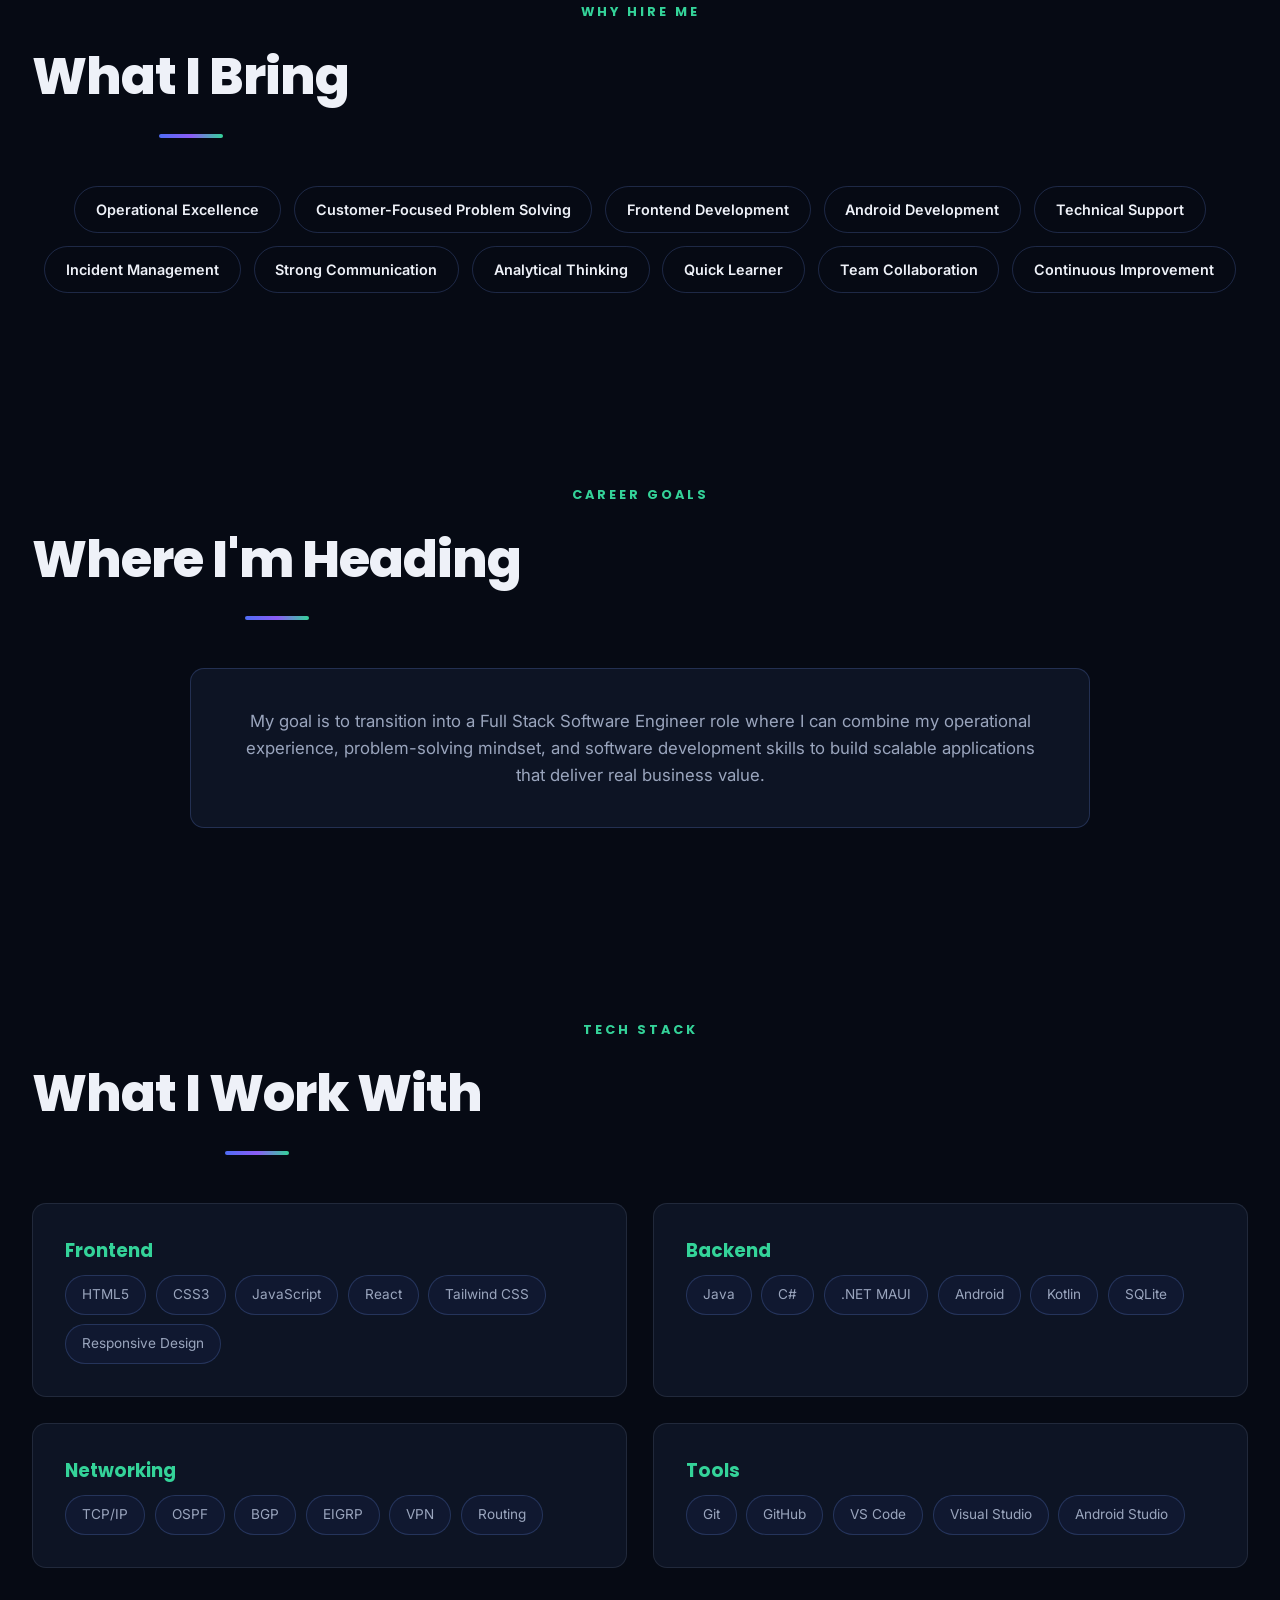
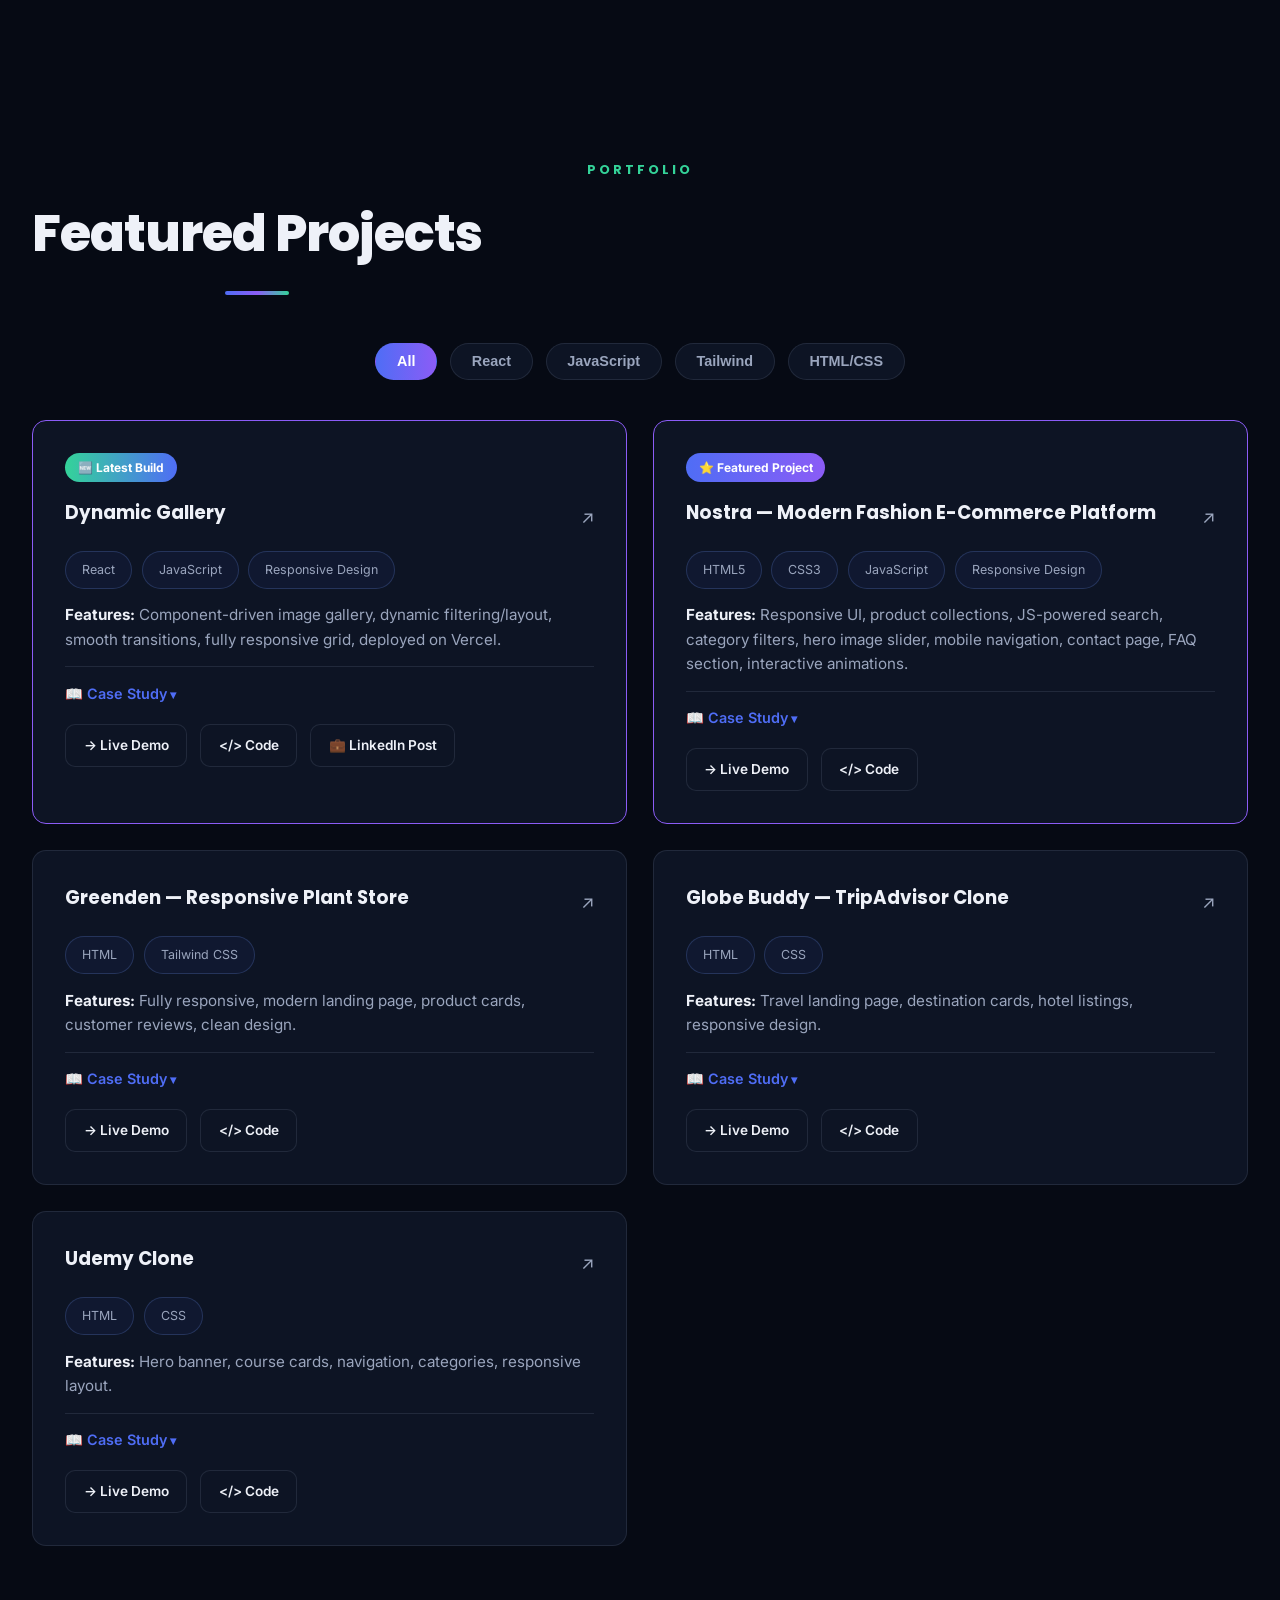
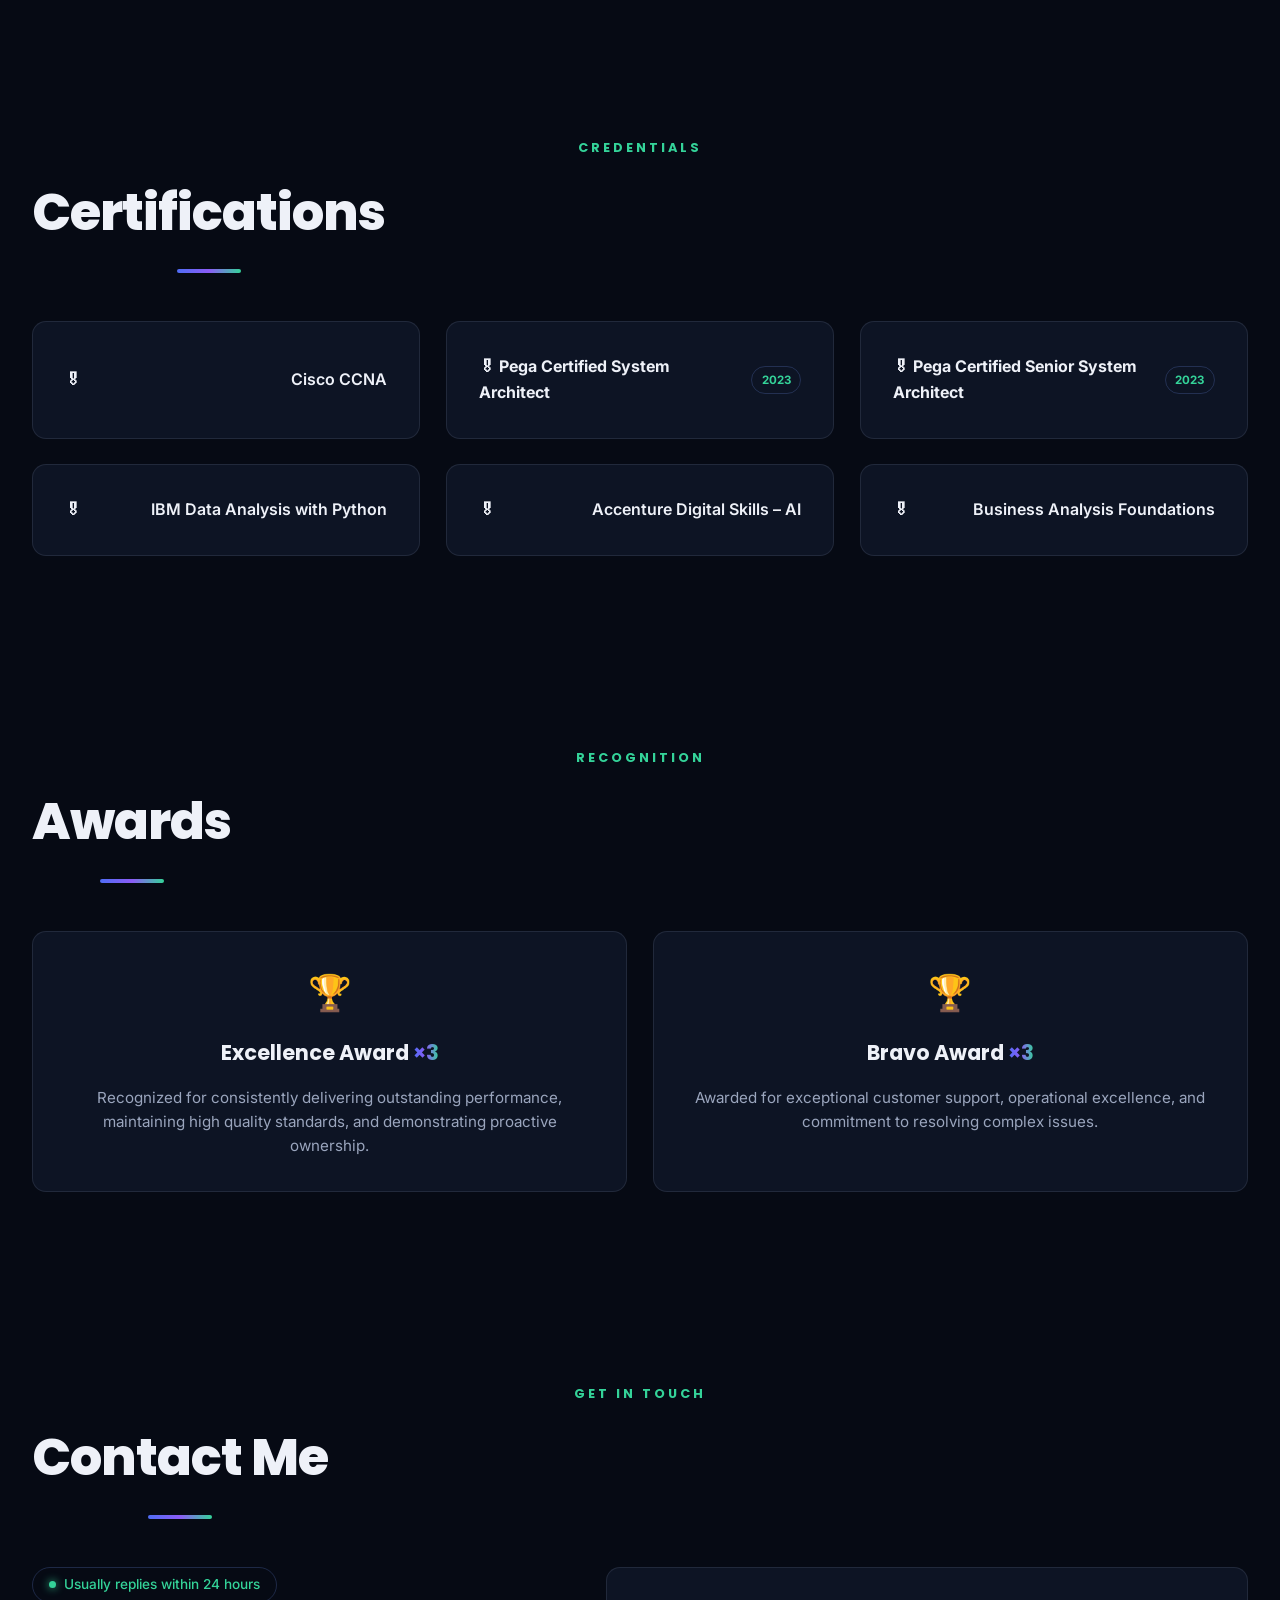
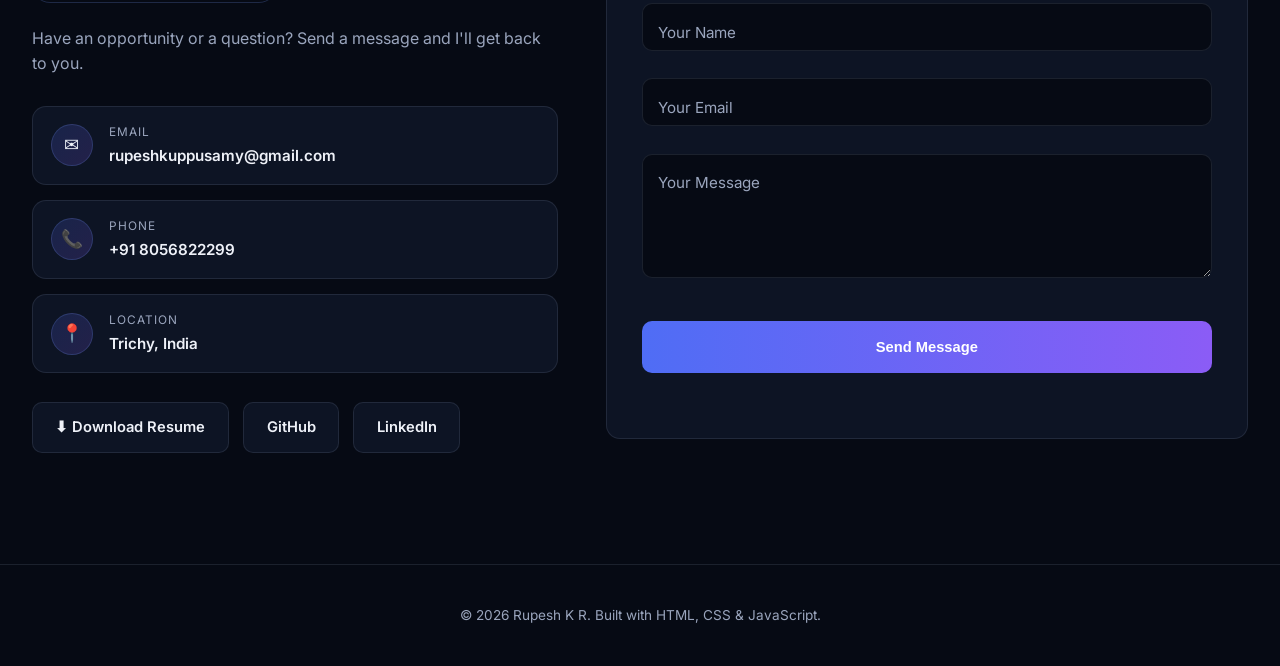
==== commit 72519065: "Updated Portfolio" ====
--- a/index.html
+++ b/index.html
@@ -1,122 +1,602 @@
-<!DOCTYPE html>
-<html lang="en">
-<head>
-    <meta charset="UTF-8">
-    <meta name="viewport" content="width=device-width, initial-scale=1.0">
-    <title>My Portfolio</title>
-    <link rel="stylesheet" href="style.css">
-    <script src="script.js" defer></script>
-</head>
-<body>
-    <!-- Header Section with Background Video -->
-    <header class="hero-section">
-        <video autoplay muted loop id="bg-video">
-            <source src="abstract-luxury-gradient-blue-background-smooth-dark-blue-with-black-vignette-studio-banner.jpg" type="video/mp4">
-            Your browser does not support the video tag.
-        </video>
-        <nav>
-            <ul class="nav-list">
-                <li><a href="#about">About</a></li>
-                <li><a href="#skills">Skills</a></li>
-                <li><a href="#projects">Projects</a></li>
-                <li><a href="#contact">Contact</a></li>
-            </ul>
-        </nav>
-        <div class="hero-content">
-            <h1>Hello, I'm Rupesh K R</h1>
-            <p>Android Developer</p>
-        </div>
-    </header>
-
-    <!-- Skills Section -->
-    <section id="skills" class="skills-section">
-        <h2>My Skills</h2>
-        <div class="skills-grid">
-            <div class="skill-card">
-                <img src="python (1).png" alt="Python">
-                <p>Python</p>
-            </div>
-            <div class="skill-card">
-                <img src="html-5 (1).png" alt="HTML">
-                <p>HTML</p>
-            </div>
-            <div class="skill-card">
-                <img src="css-3 (1).png" alt="CSS">
-                <p>CSS</p>
-            </div>
-            <div class="skill-card">
-                <img src="js (1).png" alt="JavaScript">
-                <p>JavaScript</p>
-            </div>
-            <div class="skill-card">
-                <img src="sql (1).png" alt="SQL Server">
-                <p>SQL Server</p>
-            </div>
-            <div class="skill-card">
-                <img src="api (1).png" alt="API'S">
-                <p>API keys</p>
-            </div>
-        </div>
-    </section>
-
-    <!-- About Me Section -->
-    <section id="about" class="about-section">
-        <h2>About Me</h2>
-        <div class="about-content">
-            <img src="images/Rupesh-fotor-20240831121144.png" alt="Profile Image">
-            <div class="about-text">
-                <p>I am a proficient Android developer specializing in API integration and database management. I excel in seamlessly integrating APIs and managing databases, particularly SQLite, to create robust and scalable applications. My expertise extends across the Android framework, ensuring high-quality, intuitive user experiences and optimized performance.</p>
-            </div>
-        </div>
-    </section>
-
-    <!-- Projects Section -->
-<section id="projects" class="projects-section">
-    <h2>My Projects</h2>
-
-        <!-- Projects in Grid View -->
-        <div class="projects-grid">
-            <div class="project-card">
-                <img src="images/Add a heading.png" alt="Event Management System">
-                <h3>Event Management System</h3>
-                <p>The core objective of this project is to streamline the process of booking meeting rooms within an organization. It provides a sophisticated platform for users to efficiently reserve and manage meeting spaces, enhancing overall operational efficiency. The system leverages advanced scheduling algorithms and user-friendly interfaces to facilitate seamless room bookings, ensuring that all organizational meetings are effectively coordinated and managed. It also includes real-time availability tracking and conflict resolution to avoid double bookings and ensure optimal resource usage.</p>
-            </div>
-
-            <div class="project-card">
-                <img src="images/Text Emtion Classification using DNN.png" alt="Text Emotion Classification using DNN">
-                <h3>Text Emotion Classification using DNN</h3>
-                <p>This project aims to extract textual data from diverse feed content and classify the underlying emotions utilizing advanced Deep Neural Network architectures. By leveraging state-of-the-art natural language processing techniques, the system enhances sentiment analysis capabilities, facilitating nuanced understanding of user sentiments and emotional states. This innovative approach not only streamlines data interpretation but also contributes to more empathetic user interactions. It further enables businesses to tailor their responses, improving customer satisfaction and engagement.</p>
-            </div>
-
-            <div class="project-card">
-                <img src="video/e2cb4d9b-3fff-40a0-b057-dd98650c6326.gif" alt="Project 3">
-                <h3>Weather Perdiction using API's</h3>
-                <p>This project analyzes climate changes by tracking temperature fluctuations over time, providing insights into global warming patterns and environmental impacts. By leveraging historical weather data and predictive algorithms, the system identifies trends in temperature shifts across different regions. The project is designed to enhance understanding of climate variability, helping decision-makers take informed action on climate-related challenges. It also features interactive data visualization, making complex environmental information more accessible and easier to interpret. The system supports real-time data integration, allowing continuous monitoring of current climate conditions. Users can input parameters such as longitude and latitude through an API, which processes the data to offer detailed climate insights and predictions specific to particular locations.</p>
-            </div>
-
-            <div class="project-card">
-                <img src="video/109f86b5-ade0-4777-884a-52cfb7e64a4d.gif" alt="Project 4">
-                <h3>Database handling using CRUD operations</h3>
-                <p>This project is designed for robust database management, offering comprehensive CRUD operations—create, read, update, and delete—on stored data. Developed using .NET MAUI with seamless SQL Server integration, it ensures efficient data storage, retrieval, and manipulation while maintaining high performance. The system features a user-friendly interface, facilitating smooth navigation and optimized data handling, making it ideal for managing information with precision and scalability. With support for multi-platform deployment, the application guarantees reliable operation across different devices and platforms, ensuring consistent user experience and functionality. This makes the project a powerful, versatile tool for building database-driven applications, providing users with the flexibility, accuracy, and performance needed to handle diverse data management tasks efficiently.</p>
-            </div>
-        </div>
-    </section>
-</section>
-
-    <!-- Contact Section -->
-    <section id="contact" class="contact-section">
-        <h2>Contact Me</h2>
-        <form id="contact-form">
-            <input type="text" id="name" name="name" placeholder="Your Name" required>
-            <input type="email" id="email" name="email" placeholder="Your Email" required>
-            <textarea id="message" name="message" placeholder="Your Message" required></textarea>
-            <button type="submit">Send Message</button>
-        </form>
-        <p id="status"></p>
-    </section>
-
-    <footer>
-        <p>&copy; 2024 Rupesh K R. All Rights Reserved.</p>
-    </footer>
-</body>
-</html>
+<!DOCTYPE html>
+<html lang="en">
+<head>
+<meta charset="UTF-8" />
+<meta name="viewport" content="width=device-width, initial-scale=1.0" />
+<title>Rupesh K R — Portfolio</title>
+<meta name="description" content="Rupesh K R — Resolution Coordinator turned Frontend/Full Stack Developer. Portfolio, projects, and skills." />
+
+<!-- Canonical (update to your real domain once GitHub Pages is live) -->
+<link rel="canonical" href="https://ru942.github.io/portfolio/" />
+<meta name="theme-color" content="#4f6df5" />
+
+<!-- Favicons -->
+<link rel="icon" type="image/svg+xml" href="assets/favicon.svg" />
+<link rel="icon" type="image/png" sizes="32x32" href="assets/favicon-32.png" />
+<link rel="icon" type="image/png" sizes="16x16" href="assets/favicon-16.png" />
+<link rel="icon" type="image/png" sizes="192x192" href="assets/favicon-192.png" />
+<link rel="icon" type="image/png" sizes="512x512" href="assets/favicon-512.png" />
+<link rel="apple-touch-icon" href="assets/apple-touch-icon.png" />
+<link rel="shortcut icon" href="assets/favicon.ico" />
+
+<!-- Open Graph / social preview -->
+<meta property="og:type" content="website" />
+<meta property="og:title" content="Rupesh K R — Portfolio" />
+<meta property="og:description" content="Resolution Coordinator turned Frontend/Full Stack Developer. See my projects, skills, and journey." />
+<meta property="og:image" content="https://ru942.github.io/portfolio/assets/og-image.png" />
+<meta property="og:url" content="https://ru942.github.io/portfolio/" />
+
+<!-- Twitter card -->
+<meta name="twitter:card" content="summary_large_image" />
+<meta name="twitter:title" content="Rupesh K R — Portfolio" />
+<meta name="twitter:description" content="Resolution Coordinator turned Frontend/Full Stack Developer. See my projects, skills, and journey." />
+<meta name="twitter:image" content="https://ru942.github.io/portfolio/assets/og-image.png" />
+
+<!-- Structured data for search engines -->
+<script type="application/ld+json">
+{
+  "@context": "https://schema.org",
+  "@type": "Person",
+  "name": "Rupesh K R",
+  "jobTitle": "Resolution Coordinator / Frontend Developer",
+  "url": "https://ru942.github.io/portfolio/",
+  "image": "https://ru942.github.io/portfolio/assets/profile.jpg",
+  "email": "mailto:rupeshkuppusamy@gmail.com",
+  "telephone": "+91-8056822299",
+  "address": {
+    "@type": "PostalAddress",
+    "addressLocality": "Trichy",
+    "addressCountry": "IN"
+  },
+  "sameAs": [
+    "https://github.com/Ru942",
+    "https://linkedin.com/in/rupesh-k-r-70864a204"
+  ]
+}
+</script>
+
+<link rel="preconnect" href="https://fonts.googleapis.com">
+<link rel="preconnect" href="https://fonts.gstatic.com" crossorigin>
+<link href="https://fonts.googleapis.com/css2?family=Poppins:wght@400;500;600;700;800&family=Inter:wght@400;500;600&display=swap" rel="stylesheet">
+<link rel="stylesheet" href="style.css" />
+
+<!-- ===== Analytics (GoatCounter — free, no cookies, GDPR-friendly) =====
+     1. Create a free account at https://www.goatcounter.com
+     2. Replace YOURCODE below with the site code GoatCounter gives you
+     3. Your dashboard (pageviews, referrers, browsers) lives at https://YOURCODE.goatcounter.com -->
+<script data-goatcounter="https://YOURCODE.goatcounter.com/count"
+        async src="//gc.zgo.at/count.js"></script>
+</head>
+<body>
+
+<div class="top-gradient-bar"></div>
+
+<!-- NAV -->
+<header class="navbar">
+  <div class="nav-inner">
+    <a href="#home" class="logo">Rupesh<span>.</span></a>
+    <nav class="nav-links" id="navLinks">
+      <a href="#about">About</a>
+      <a href="#journey">Journey</a>
+      <a href="#role">Role</a>
+      <a href="#skills">Skills</a>
+      <a href="#projects">Projects</a>
+      <a href="#contact">Contact</a>
+    </nav>
+    <div class="nav-actions">
+      <button id="themeToggle" class="icon-btn" aria-label="Toggle theme">
+        <svg id="sunIcon" width="18" height="18" viewBox="0 0 24 24" fill="none" stroke="currentColor" stroke-width="2" stroke-linecap="round" stroke-linejoin="round"><circle cx="12" cy="12" r="5"></circle><line x1="12" y1="1" x2="12" y2="3"></line><line x1="12" y1="21" x2="12" y2="23"></line><line x1="4.22" y1="4.22" x2="5.64" y2="5.64"></line><line x1="18.36" y1="18.36" x2="19.78" y2="19.78"></line><line x1="1" y1="12" x2="3" y2="12"></line><line x1="21" y1="12" x2="23" y2="12"></line><line x1="4.22" y1="19.78" x2="5.64" y2="18.36"></line><line x1="18.36" y1="5.64" x2="19.78" y2="4.22"></line></svg>
+        <svg id="moonIcon" width="18" height="18" viewBox="0 0 24 24" fill="none" stroke="currentColor" stroke-width="2" stroke-linecap="round" stroke-linejoin="round" style="display:none"><path d="M21 12.79A9 9 0 1 1 11.21 3 7 7 0 0 0 21 12.79z"></path></svg>
+      </button>
+      <button class="hamburger" id="hamburger" aria-label="Menu">
+        <span></span><span></span><span></span>
+      </button>
+    </div>
+  </div>
+</header>
+
+<!-- HERO -->
+<section id="home" class="section hero">
+  <div class="grid-bg"></div>
+  <div class="hero-inner">
+    <div class="hero-text">
+      <div class="badge"><span class="dot"></span> Available for opportunities</div>
+      <h1>Hi, I'm <span class="accent-text">Rupesh K R</span></h1>
+      <div class="typewrap"><span id="typewriter"></span><span class="cursor">|</span></div>
+      <p class="hero-desc">I solve complex operational challenges at Walmart while building modern, responsive web applications and Android experiences. My passion lies in combining technical problem-solving with software development to create meaningful digital solutions.</p>
+      <div class="btn-row">
+        <a href="#contact" class="btn btn-primary">✉ Contact Me</a>
+        <a href="#projects" class="btn btn-outline">→ Explore Projects</a>
+        <a href="https://github.com/Ru942" target="_blank" rel="noopener" class="btn btn-outline">GitHub</a>
+      </div>
+      <div class="btn-row">
+        <a href="https://linkedin.com/in/rupesh-k-r-70864a204" target="_blank" rel="noopener" class="btn btn-outline">LinkedIn</a>
+        <a href="assets/resume.pdf" target="_blank" class="btn btn-outline">⬇ Download Resume</a>
+      </div>
+    </div>
+    <div class="hero-photo">
+      <div class="photo-stage" id="photoStage">
+        <div class="orbit-chip chip-1">⚛ Frontend</div>
+        <div class="orbit-chip chip-2">📱 Android</div>
+        <div class="orbit-chip chip-3">🧩 .NET MAUI</div>
+        <div class="photo-box" id="photoBox">
+          <div class="photo-box-inner">
+            <img src="assets/profile.jpg" alt="Rupesh K R" onerror="this.style.display='none'; this.parentElement.parentElement.classList.add('no-img')" />
+          </div>
+        </div>
+      </div>
+    </div>
+  </div>
+  <a href="#about" class="scroll-cue" aria-label="Scroll down">⌄</a>
+</section>
+
+<!-- STATS -->
+<section class="section stats-section">
+  <p class="eyebrow center">SNAPSHOT</p>
+  <h2 class="section-title center">By The Numbers</h2>
+  <div class="stats-grid">
+    <div class="stat-card">
+      <div class="stat-number" data-target="1" data-suffix="+">0</div>
+      <div class="stat-label">Years Professional Experience</div>
+    </div>
+    <div class="stat-card">
+      <div class="stat-number" data-target="5" data-suffix="">0</div>
+      <div class="stat-label">Projects Shipped</div>
+    </div>
+    <div class="stat-card">
+      <div class="stat-number" data-target="6" data-suffix="">0</div>
+      <div class="stat-label">Certifications Earned</div>
+    </div>
+    <div class="stat-card">
+      <div class="stat-number" data-target="6" data-suffix="">0</div>
+      <div class="stat-label">Awards Won</div>
+    </div>
+    <div class="stat-card">
+      <div class="stat-number" data-target="98" data-suffix="%+">0</div>
+      <div class="stat-label">SLA Compliance</div>
+    </div>
+  </div>
+</section>
+
+<!-- ABOUT -->
+<section id="about" class="section">
+  <p class="eyebrow center">ABOUT ME</p>
+  <h2 class="section-title center">Who Am I?</h2>
+  <div class="grid grid-3">
+    <div class="card">
+      <div class="card-icon">🧠</div>
+      <h3>Problem Solver</h3>
+      <p>Breaking down complex operational challenges into clear, actionable solutions.</p>
+    </div>
+    <div class="card">
+      <div class="card-icon">💡</div>
+      <h3>Critical Thinker</h3>
+      <p>Analyzing root causes and making decisions grounded in data and impact.</p>
+    </div>
+    <div class="card">
+      <div class="card-icon">&lt;/&gt;</div>
+      <h3>Frontend Developer</h3>
+      <p>Building modern, responsive web experiences with clean, maintainable code.</p>
+    </div>
+    <div class="card">
+      <div class="card-icon">📱</div>
+      <h3>Android Developer</h3>
+      <p>Crafting native and .NET MAUI mobile apps with Java, Kotlin and C#.</p>
+    </div>
+    <div class="card">
+      <div class="card-icon">🎧</div>
+      <h3>Technical Support</h3>
+      <p>Delivering high-quality incident resolution and customer communication.</p>
+    </div>
+    <div class="card">
+      <div class="card-icon">🎓</div>
+      <h3>Continuous Learner</h3>
+      <p>Constantly expanding skills toward full stack software engineering.</p>
+    </div>
+  </div>
+</section>
+
+<!-- JOURNEY -->
+<section id="journey" class="section">
+  <p class="eyebrow center">MY JOURNEY</p>
+  <h2 class="section-title center">Where I've Been</h2>
+  <div class="timeline">
+    <div class="timeline-line"></div>
+
+    <div class="tl-item tl-left">
+      <div class="tl-card">
+        <h3>Started B.Tech Information Technology</h3>
+        <p>Began my engineering journey with a focus on IT fundamentals.</p>
+      </div>
+      <div class="tl-dot">2020</div>
+    </div>
+
+    <div class="tl-item tl-right">
+      <div class="tl-card">
+        <h3>BSNL Telecom Internship</h3>
+        <p>OSPF, BGP, EIGRP, Routing and Cisco Networking hands-on experience.</p>
+      </div>
+    </div>
+
+    <div class="tl-item tl-left">
+      <div class="tl-card highlight cert-highlight">
+        <span class="cert-flag">🎓 Certification</span>
+        <h3>Pega Certified System Architect (CSA) &amp; Senior System Architect (CSSA)</h3>
+        <p>Completed both Pega certifications, strengthening BPM and case-management architecture skills.</p>
+      </div>
+      <div class="tl-dot cert">2023</div>
+    </div>
+
+    <div class="tl-item tl-right">
+      <div class="tl-card">
+        <h3>Android Developer @ Hotspot Express</h3>
+        <p>Java, Kotlin, .NET MAUI and application optimization.</p>
+      </div>
+      <div class="tl-dot">2024</div>
+    </div>
+
+    <div class="tl-item tl-left">
+      <div class="tl-card">
+        <h3>Frontend Developer</h3>
+        <p>Building modern, responsive web applications.</p>
+      </div>
+    </div>
+
+    <div class="tl-item tl-right">
+      <div class="tl-card highlight">
+        <h3>Resolution Coordinator @ Walmart Global Tech</h3>
+        <p>Owning operational incident resolution at scale.</p>
+      </div>
+      <div class="tl-dot today">Today</div>
+    </div>
+
+    <div class="tl-item tl-left">
+      <div class="tl-card">
+        <h3>Full Stack Software Engineer</h3>
+        <p>Combining operations, problem-solving and engineering.</p>
+      </div>
+    </div>
+  </div>
+</section>
+
+<!-- ROLE -->
+<section id="role" class="section">
+  <p class="eyebrow center">CURRENT ROLE</p>
+  <h2 class="section-title center">Resolution Coordinator @ Walmart Global Tech</h2>
+  <div class="grid grid-2 role-grid">
+    <div class="card">
+      <h3 class="card-heading blue">Responsibilities</h3>
+      <div class="tag-wrap">
+        <span class="tag">Resolve operational issues</span>
+        <span class="tag">Incident Management</span>
+        <span class="tag">Transportation Support</span>
+        <span class="tag">Pickup Support</span>
+        <span class="tag">Online Grocery Support</span>
+        <span class="tag">Cross-functional Collaboration</span>
+        <span class="tag">Chat Support</span>
+        <span class="tag">Email Support</span>
+        <span class="tag">Root Cause Analysis</span>
+        <span class="tag">Customer Communication</span>
+        <span class="tag">Technical Troubleshooting</span>
+        <span class="tag">ServiceNow ITSM</span>
+        <span class="tag">Escalation Handling</span>
+      </div>
+    </div>
+    <div class="card">
+      <h3 class="card-heading green">Achievements</h3>
+      <ul class="check-list">
+        <li>Maintained excellent SLA compliance</li>
+        <li>Handled multiple concurrent incidents</li>
+        <li>Strong stakeholder communication</li>
+        <li>Recognized for quality and ownership</li>
+      </ul>
+    </div>
+  </div>
+</section>
+
+<!-- WHY HIRE ME -->
+<section id="bring" class="section">
+  <p class="eyebrow center">WHY HIRE ME</p>
+  <h2 class="section-title center">What I Bring</h2>
+  <div class="pill-wrap center">
+    <span class="pill">Operational Excellence</span>
+    <span class="pill">Customer-Focused Problem Solving</span>
+    <span class="pill">Frontend Development</span>
+    <span class="pill">Android Development</span>
+    <span class="pill">Technical Support</span>
+    <span class="pill">Incident Management</span>
+    <span class="pill">Strong Communication</span>
+    <span class="pill">Analytical Thinking</span>
+    <span class="pill">Quick Learner</span>
+    <span class="pill">Team Collaboration</span>
+    <span class="pill">Continuous Improvement</span>
+  </div>
+</section>
+
+<!-- CAREER GOALS -->
+<section class="section">
+  <p class="eyebrow center">CAREER GOALS</p>
+  <h2 class="section-title center">Where I'm Heading</h2>
+  <div class="goal-box">
+    <p>My goal is to transition into a Full Stack Software Engineer role where I can combine my operational experience, problem-solving mindset, and software development skills to build scalable applications that deliver real business value.</p>
+  </div>
+</section>
+
+<!-- SKILLS -->
+<section id="skills" class="section">
+  <p class="eyebrow center">TECH STACK</p>
+  <h2 class="section-title center">What I Work With</h2>
+  <div class="grid grid-2">
+    <div class="card">
+      <h3 class="card-heading green">Frontend</h3>
+      <div class="tag-wrap">
+        <span class="tag">HTML5</span>
+        <span class="tag">CSS3</span>
+        <span class="tag">JavaScript</span>
+        <span class="tag">React</span>
+        <span class="tag">Tailwind CSS</span>
+        <span class="tag">Responsive Design</span>
+      </div>
+    </div>
+    <div class="card">
+      <h3 class="card-heading green">Backend</h3>
+      <div class="tag-wrap">
+        <span class="tag">Java</span>
+        <span class="tag">C#</span>
+        <span class="tag">.NET MAUI</span>
+        <span class="tag">Android</span>
+        <span class="tag">Kotlin</span>
+        <span class="tag">SQLite</span>
+      </div>
+    </div>
+    <div class="card">
+      <h3 class="card-heading green">Networking</h3>
+      <div class="tag-wrap">
+        <span class="tag">TCP/IP</span>
+        <span class="tag">OSPF</span>
+        <span class="tag">BGP</span>
+        <span class="tag">EIGRP</span>
+        <span class="tag">VPN</span>
+        <span class="tag">Routing</span>
+      </div>
+    </div>
+    <div class="card">
+      <h3 class="card-heading green">Tools</h3>
+      <div class="tag-wrap">
+        <span class="tag">Git</span>
+        <span class="tag">GitHub</span>
+        <span class="tag">VS Code</span>
+        <span class="tag">Visual Studio</span>
+        <span class="tag">Android Studio</span>
+      </div>
+    </div>
+  </div>
+</section>
+
+<!-- PROJECTS -->
+<section id="projects" class="section">
+  <p class="eyebrow center">PORTFOLIO</p>
+  <h2 class="section-title center">Featured Projects</h2>
+  <div class="filter-row">
+    <button class="filter-btn active" data-filter="all">All</button>
+    <button class="filter-btn" data-filter="React">React</button>
+    <button class="filter-btn" data-filter="JavaScript">JavaScript</button>
+    <button class="filter-btn" data-filter="Tailwind">Tailwind</button>
+    <button class="filter-btn" data-filter="HTML/CSS">HTML/CSS</button>
+  </div>
+  <div class="grid grid-2" id="projectGrid">
+
+    <div class="card project-card featured" data-tag="React">
+      <span class="featured-badge new-badge">🆕 Latest Build</span>
+      <div class="project-head">
+        <h3>Dynamic Gallery</h3>
+        <a href="https://dynamic-gallery-eight.vercel.app/" target="_blank" rel="noopener" aria-label="Live demo of Dynamic Gallery">↗</a>
+      </div>
+      <div class="tag-wrap small-wrap">
+        <span class="tag small">React</span>
+        <span class="tag small">JavaScript</span>
+        <span class="tag small">Responsive Design</span>
+      </div>
+      <p class="feature-list"><b>Features:</b> Component-driven image gallery, dynamic filtering/layout, smooth transitions, fully responsive grid, deployed on Vercel.</p>
+      <details class="case-study">
+        <summary>📖 Case Study</summary>
+        <p><b>Challenge:</b> Build a fast, interactive image gallery using modern component architecture instead of plain JavaScript DOM manipulation.</p>
+        <p><b>Solution:</b> Built with React functional components and hooks for state-driven rendering, then deployed with a CI-friendly Vercel pipeline for instant live updates.</p>
+        <p><b>Result:</b> Smooth, dynamic browsing experience; reusable component structure; first hands-on React project shipped to production.</p>
+      </details>
+      <div class="project-btn-row">
+        <a href="https://dynamic-gallery-eight.vercel.app/" target="_blank" rel="noopener" class="btn btn-outline demo-btn">→ Live Demo</a>
+        <a href="https://github.com/Ru942/Dynamic-Gallery" target="_blank" rel="noopener" class="btn btn-outline demo-btn">&lt;/&gt; Code</a>
+        <a href="https://www.linkedin.com/posts/rupesh-k-r-70864a204_react-app-activity-7486805084094439424-euX3" target="_blank" rel="noopener" class="btn btn-outline demo-btn">💼 LinkedIn Post</a>
+      </div>
+    </div>
+
+    <div class="card project-card featured" data-tag="JavaScript">
+      <span class="featured-badge">⭐ Featured Project</span>
+      <div class="project-head">
+        <h3>Nostra — Modern Fashion E-Commerce Platform</h3>
+        <a href="https://ru942.github.io/Nostra/" target="_blank" rel="noopener" aria-label="Live demo of Nostra">↗</a>
+      </div>
+      <div class="tag-wrap small-wrap">
+        <span class="tag small">HTML5</span>
+        <span class="tag small">CSS3</span>
+        <span class="tag small">JavaScript</span>
+        <span class="tag small">Responsive Design</span>
+      </div>
+      <p class="feature-list"><b>Features:</b> Responsive UI, product collections, JS-powered search, category filters, hero image slider, mobile navigation, contact page, FAQ section, interactive animations.</p>
+      <details class="case-study">
+        <summary>📖 Case Study</summary>
+        <p><b>Challenge:</b> Build a responsive e-commerce website with dynamic product search, filtering, and a seamless mobile experience.</p>
+        <p><b>Solution:</b> Developed a modern fashion store with JavaScript-powered search and category filtering, optimized layouts for all devices, and interactive UI components.</p>
+        <p><b>Result:</b> Responsive across desktop, tablet, and mobile; improved user navigation; clean, scalable UI; interactive shopping experience.</p>
+      </details>
+      <div class="project-btn-row"><a href="https://ru942.github.io/Nostra/" target="_blank" rel="noopener" class="btn btn-outline demo-btn">→ Live Demo</a><a href="https://github.com/Ru942/Nostra" target="_blank" rel="noopener" class="btn btn-outline demo-btn">&lt;/&gt; Code</a></div>
+    </div>
+
+    <div class="card project-card" data-tag="Tailwind">
+      <div class="project-head">
+        <h3>Greenden — Responsive Plant Store</h3>
+        <a href="https://ru942.github.io/Greenden-Tailwind/" target="_blank" rel="noopener" aria-label="Live demo of Greenden">↗</a>
+      </div>
+      <div class="tag-wrap small-wrap">
+        <span class="tag small">HTML</span>
+        <span class="tag small">Tailwind CSS</span>
+      </div>
+      <p class="feature-list"><b>Features:</b> Fully responsive, modern landing page, product cards, customer reviews, clean design.</p>
+      <details class="case-study">
+        <summary>📖 Case Study</summary>
+        <p><b>Challenge:</b> Create a fast, modern website using only Tailwind CSS.</p>
+        <p><b>Solution:</b> Built a responsive plant store with reusable utility classes and a clean component-based layout.</p>
+        <p><b>Result:</b> Lightweight website, excellent mobile responsiveness, modern user experience.</p>
+      </details>
+      <div class="project-btn-row"><a href="https://ru942.github.io/Greenden-Tailwind/" target="_blank" rel="noopener" class="btn btn-outline demo-btn">→ Live Demo</a><a href="https://github.com/Ru942/Greenden-Tailwind" target="_blank" rel="noopener" class="btn btn-outline demo-btn">&lt;/&gt; Code</a></div>
+    </div>
+
+    <div class="card project-card" data-tag="HTML/CSS">
+      <div class="project-head">
+        <h3>Globe Buddy — TripAdvisor Clone</h3>
+        <a href="https://ru942.github.io/GlobeBuddy_Clone_Website/" target="_blank" rel="noopener" aria-label="Live demo of Globe Buddy">↗</a>
+      </div>
+      <div class="tag-wrap small-wrap">
+        <span class="tag small">HTML</span>
+        <span class="tag small">CSS</span>
+      </div>
+      <p class="feature-list"><b>Features:</b> Travel landing page, destination cards, hotel listings, responsive design.</p>
+      <details class="case-study">
+        <summary>📖 Case Study</summary>
+        <p><b>Challenge:</b> Recreate a travel website interface inspired by TripAdvisor.</p>
+        <p><b>Solution:</b> Designed responsive layouts and travel cards with attention to spacing, typography, and usability.</p>
+        <p><b>Result:</b> Clean UI, responsive layout, improved frontend development skills.</p>
+      </details>
+      <div class="project-btn-row"><a href="https://ru942.github.io/GlobeBuddy_Clone_Website/" target="_blank" rel="noopener" class="btn btn-outline demo-btn">→ Live Demo</a><a href="https://github.com/Ru942/GlobeBuddy_Clone_Website" target="_blank" rel="noopener" class="btn btn-outline demo-btn">&lt;/&gt; Code</a></div>
+    </div>
+
+    <div class="card project-card" data-tag="HTML/CSS">
+      <div class="project-head">
+        <h3>Udemy Clone</h3>
+        <a href="https://ru942.github.io/Udemy_Clone_website/" target="_blank" rel="noopener" aria-label="Live demo of Udemy Clone">↗</a>
+      </div>
+      <div class="tag-wrap small-wrap">
+        <span class="tag small">HTML</span>
+        <span class="tag small">CSS</span>
+      </div>
+      <p class="feature-list"><b>Features:</b> Hero banner, course cards, navigation, categories, responsive layout.</p>
+      <details class="case-study">
+        <summary>📖 Case Study</summary>
+        <p><b>Challenge:</b> Build an online learning platform interface similar to Udemy.</p>
+        <p><b>Solution:</b> Created reusable layouts, responsive grids, and intuitive navigation to mirror a modern course marketplace.</p>
+        <p><b>Result:</b> Improved layout design skills, better understanding of responsive web design, professional UI implementation.</p>
+      </details>
+      <div class="project-btn-row"><a href="https://ru942.github.io/Udemy_Clone_website/" target="_blank" rel="noopener" class="btn btn-outline demo-btn">→ Live Demo</a><a href="https://github.com/Ru942/Udemy_Clone_website" target="_blank" rel="noopener" class="btn btn-outline demo-btn">&lt;/&gt; Code</a></div>
+    </div>
+
+  </div>
+</section>
+
+<!-- CERTIFICATIONS -->
+<section id="certs" class="section">
+  <p class="eyebrow center">CREDENTIALS</p>
+  <h2 class="section-title center">Certifications</h2>
+  <div class="grid grid-3">
+    <div class="card cert-card">🎖 <span>Cisco CCNA</span></div>
+    <div class="card cert-card"><span>🎖 <b>Pega Certified System Architect</b></span><span class="cert-year">2023</span></div>
+    <div class="card cert-card"><span>🎖 <b>Pega Certified Senior System Architect</b></span><span class="cert-year">2023</span></div>
+    <div class="card cert-card">🎖 <span>IBM Data Analysis with Python</span></div>
+    <div class="card cert-card">🎖 <span>Accenture Digital Skills – AI</span></div>
+    <div class="card cert-card">🎖 <span>Business Analysis Foundations</span></div>
+  </div>
+</section>
+
+<!-- AWARDS -->
+<section id="awards" class="section">
+  <p class="eyebrow center">RECOGNITION</p>
+  <h2 class="section-title center">Awards</h2>
+  <div class="grid grid-2">
+    <div class="card award-card">
+      <div class="trophy">🏆</div>
+      <h3>Excellence Award <span class="accent-text">×3</span></h3>
+      <p>Recognized for consistently delivering outstanding performance, maintaining high quality standards, and demonstrating proactive ownership.</p>
+    </div>
+    <div class="card award-card">
+      <div class="trophy">🏆</div>
+      <h3>Bravo Award <span class="accent-text">×3</span></h3>
+      <p>Awarded for exceptional customer support, operational excellence, and commitment to resolving complex issues.</p>
+    </div>
+  </div>
+</section>
+
+<!-- CONTACT -->
+<section id="contact" class="section">
+  <p class="eyebrow center">GET IN TOUCH</p>
+  <h2 class="section-title center">Contact Me</h2>
+  <div class="contact-grid">
+
+    <div class="contact-info">
+      <div class="badge contact-badge"><span class="dot"></span> Usually replies within 24 hours</div>
+      <p class="contact-intro">Have an opportunity or a question? Send a message and I'll get back to you.</p>
+
+      <a href="mailto:rupeshkuppusamy@gmail.com" class="contact-tile">
+        <span class="contact-icon">✉</span>
+        <span class="contact-tile-text">
+          <span class="contact-label">Email</span>
+          <span class="contact-value">rupeshkuppusamy@gmail.com</span>
+        </span>
+      </a>
+      <a href="tel:+918056822299" class="contact-tile">
+        <span class="contact-icon">📞</span>
+        <span class="contact-tile-text">
+          <span class="contact-label">Phone</span>
+          <span class="contact-value">+91 8056822299</span>
+        </span>
+      </a>
+      <div class="contact-tile no-link">
+        <span class="contact-icon">📍</span>
+        <span class="contact-tile-text">
+          <span class="contact-label">Location</span>
+          <span class="contact-value">Trichy, India</span>
+        </span>
+      </div>
+
+      <div class="btn-row" style="margin-top:1.8rem">
+        <a href="assets/resume.pdf" target="_blank" class="btn btn-outline">⬇ Download Resume</a>
+        <a href="https://github.com/Ru942" target="_blank" rel="noopener" class="btn btn-outline">GitHub</a>
+        <a href="https://linkedin.com/in/rupesh-k-r-70864a204" target="_blank" rel="noopener" class="btn btn-outline">LinkedIn</a>
+      </div>
+    </div>
+
+    <form class="contact-form" id="contactForm" action="https://formspree.io/f/YOUR_FORM_ID" method="POST" novalidate>
+      <!-- honeypot field: invisible to humans, catches basic spam bots -->
+      <input type="text" name="_gotcha" class="hp-field" tabindex="-1" autocomplete="off" aria-hidden="true" />
+      <div class="field">
+        <input type="text" id="name" name="name" placeholder=" " required />
+        <label for="name">Your Name</label>
+        <span class="field-line"></span>
+      </div>
+      <div class="field">
+        <input type="email" id="email" name="_replyto" placeholder=" " required />
+        <label for="email">Your Email</label>
+        <span class="field-line"></span>
+      </div>
+      <div class="field">
+        <textarea id="message" name="message" rows="5" placeholder=" " required></textarea>
+        <label for="message">Your Message</label>
+        <span class="field-line"></span>
+      </div>
+
+      <button type="submit" class="btn btn-primary full send-btn" id="sendBtn">
+        <span class="btn-label">Send Message</span>
+        <span class="btn-spinner"></span>
+        <span class="btn-check">✓ Sent</span>
+      </button>
+      <p class="form-note" id="formNote"></p>
+    </form>
+  </div>
+</section>
+
+<footer class="footer">
+  <p>© <span id="year"></span> Rupesh K R. Built with HTML, CSS &amp; JavaScript.</p>
+</footer>
+
+<script src="script.js"></script>
+</body>
+</html>
--- a/style.css
+++ b/style.css
@@ -1,486 +1,928 @@
-/* General Styles */
-body {
-    font-family: 'Arial', sans-serif;
-    margin: 0;
-    padding: 0;
-    color: #444;
-    line-height: 1.6;
-    background-color: #1a1a1a;
-    overflow-x: hidden;
-}
-
-/* Smooth Scroll */
-html {
-    scroll-behavior: smooth;
-}
-
-/* Header Section */
-.hero-section {
-    background-image: url('images/background.jpg');
-    background-size: cover;
-    background-position: center;
-    height: 100vh;
-    display: flex;
-    flex-direction: column;
-    justify-content: center;
-    align-items: center;
-    color: #ffcc00;
-    text-align: center;
-    position: relative;
-    animation: fadeIn 2s ease-in-out;
-    position: relative;
-    height: 100vh;
-    display: flex;
-    justify-content: center;
-    align-items: center;
-    text-align: center;
-    color: #fff;
-}
-
-/* Background Video */
-#bg-video {
-    position: absolute;
-    top: 0;
-    left: 0;
-    width: 100%;
-    height: 100%;
-    object-fit: cover;
-    z-index: -1;
-    opacity: 0.8; /* Adjust the opacity to make text more readable */
-}
-
-@keyframes fadeIn {
-    from { opacity: 0; }
-    to { opacity: 1; }
-}
-
-.hero-section nav {
-    position: absolute;
-    top: 20px;
-    right: 20px;
-}
-
-.nav-list {
-    list-style: none;
-    padding: 0;
-    margin: 0;
-    display: flex;
-}
-
-.nav-list li {
-    margin-left: 20px;
-}
-
-.nav-list a {
-    text-decoration: none;
-    color: #ffcc00;
-    font-weight: bold;
-    position: relative;
-}
-
-.nav-list a::before {
-    content: '';
-    position: absolute;
-    width: 100%;
-    height: 2px;
-    bottom: -5px;
-    left: 0;
-    background-color: #ffcc00;
-    visibility: hidden;
-    transform: scaleX(0);
-    transition: all 0.3s ease-in-out;
-}
-
-.nav-list a:hover::before {
-    visibility: visible;
-    transform: scaleX(1);
-}
-
-.hero-content h1 {
-    font-size: 3em;
-    margin: 0;
-    animation: slideIn 1s ease-out;
-    color: #ffcc00;
-}
-
-.hero-content p {
-    font-size: 1.5em;
-    margin-top: 10px;
-    animation: slideIn 1.5s ease-out;
-    color: #ffcc00;
-}
-
-@keyframes slideIn {
-    from { transform: translateY(50px); opacity: 0; }
-    to { transform: translateY(0); opacity: 1; }
-}
-
-/* Skills Section */
-.skills-section {
-    padding: 60px 20px;
-    background-color: #262626;
-    animation: fadeIn 2s ease-in-out;
-}
-
-.skills-section h2 {
-    text-align: center;
-    font-size: 2.5em;
-    margin-bottom: 40px;
-    position: relative;
-    animation: slideIn 1.5s ease-out;
-    color: #ffcc00;
-}
-
-.skills-section h2::after {
-    content: '';
-    position: absolute;
-    width: 80px;
-    height: 4px;
-    background-color: #ffcc00;
-    bottom: -10px;
-    left: 50%;
-    transform: translateX(-50%);
-}
-
-.skills-grid {
-    display: grid;
-    grid-template-columns: repeat(auto-fit, minmax(150px, 1fr));
-    gap: 20px;
-    justify-content: center;
-}
-
-.skill-card {
-    background-color: #262626;
-    border-radius: 8px;
-    padding: 20px;
-    box-shadow: 0 2px 5px rgba(0, 0, 0, 0.1);
-    text-align: center;
-}
-
-.skill-card img {
-    max-width: 60px;
-    margin-bottom: 10px;
-}
-
-.skill-card p {
-    font-size: 1em;
-    margin: 0;
-    color: #ccc;
-}
-
-/* About Section */
-.about-section {
-    padding: 60px 20px;
-    background-color: #262626;
-    animation: fadeIn 2s ease-in-out;
-}
-
-.about-section h2 {
-    text-align: center;
-    font-size: 2.5em;
-    margin-bottom: 40px;
-    position: relative;
-    animation: slideIn 1.5s ease-out;
-    color: #ffcc00;
-}
-
-.about-section h2::after {
-    content: '';
-    position: absolute;
-    width: 80px;
-    height: 4px;
-    background-color: #ffcc00;
-    bottom: -10px;
-    left: 50%;
-    transform: translateX(-50%);
-}
-
-.about-content {
-    display: flex;
-    justify-content: center;
-    align-items: center;
-    gap: 40px;
-    flex-wrap: wrap;
-}
-
-.profile-img {
-    width: 200px;
-    border-radius: 50%;
-    transition: transform 0.3s ease;
-}
-
-.profile-img:hover {
-    transform: scale(1.1);
-}
-
-.about-text {
-    max-width: 600px;
-    color: #ccc;
-}
-
-.about-text p {
-    font-size: 1.2em;
-    line-height: 1.8;
-}
-
-/* Projects Section */
-.projects-section {
-    padding: 60px 20px;
-    background-color: #000; /* Black background */
-    animation: fadeIn 2s ease-in-out;
-}
-
-.projects-section h2 {
-    text-align: center;
-    font-size: 2.5em;
-    margin-bottom: 40px;
-    position: relative;
-    animation: slideIn 1.5s ease-out;
-    color: #ffcc00; /* Yellow text */
-}
-
-.projects-section h2::after {
-    content: '';
-    position: absolute;
-    width: 80px;
-    height: 4px;
-    background-color: #ffcc00; /* Yellow underline */
-    bottom: -10px;
-    left: 50%;
-    transform: translateX(-50%);
-}
-
-/* Main Project Card */
-.main-project-card {
-    display: block;
-    margin-bottom: 40px;
-    text-align: center;
-    background-color: #111; /* Darker black background */
-    padding: 20px;
-    border-radius: 8px;
-    box-shadow: 0 4px 8px rgba(255, 204, 0, 0.2); /* Subtle yellow shadow */
-}
-
-.main-project-card img {
-    max-width: 100%;
-    border-radius: 8px;
-    margin-bottom: 20px;
-}
-
-.main-project-card h3 {
-    font-size: 1.8rem;
-    margin-bottom: 10px;
-    color: #ffcc00; /* Yellow text */
-}
-
-.main-project-card p {
-    font-size: 1.1rem;
-    color: #ffcc00; /* Yellow text */
-}
-
-/* Projects Section */
-.projects-section {
-    padding: 60px 20px;
-    background-color: #000; /* Black background */
-    animation: fadeIn 2s ease-in-out;
-}
-
-.projects-section h2 {
-    text-align: center;
-    font-size: 2.5em;
-    margin-bottom: 40px;
-    position: relative;
-    animation: slideIn 1.5s ease-out;
-    color: #ffcc00; /* Yellow text */
-}
-
-.projects-section h2::after {
-    content: '';
-    position: absolute;
-    width: 80px;
-    height: 4px;
-    background-color: #ffcc00; /* Yellow underline */
-    bottom: -10px;
-    left: 50%;
-    transform: translateX(-50%);
-}
-
-
-
-.main-project-card img {
-    max-width: 100%;
-    border-radius: 8px;
-    margin-bottom: 20px;
-}
-
-.main-project-card h3 {
-    font-size: 1.8rem;
-    margin-bottom: 10px;
-    color: #ffcc00; /* Yellow text */
-}
-
-.main-project-card p {
-    font-size: 1.1rem;
-    color: #ffcc00; /* Yellow text */
-}
-
-/* Projects Grid */
-.projects-grid-container {
-    display: grid;
-    grid-template-columns: repeat(2, 1fr); /* Grid for the first two projects */
-    gap: 20px; /* Space between the grid items */
-    margin-bottom: 40px;
-}
-
-.projects-grid {
-    display: grid;
-    grid-template-columns: repeat(2, 1fr); /* 2 columns for 2x2 grid */
-    grid-gap: 20px; /* Space between the grid items */
-    justify-content: center;
-    align-items: flex-start;
-}
-
-/* Project Cards (1st and 2nd) */
-.project-card {
-    background-color: #111; /* Same as main-project-card */
-    border-radius: 8px;
-    overflow: hidden;
-    box-shadow: 0 4px 8px rgba(255, 204, 0, 0.2); /* Subtle yellow shadow */
-    text-align: center;
-    transition: transform 0.3s ease, box-shadow 0.3s ease;
-    padding: 20px; /* Same padding as main-project-card */
-}
-
-.project-card:hover {
-    transform: translateY(-10px);
-    box-shadow: 0 8px 16px rgba(255, 204, 0, 0.4); /* Stronger yellow shadow on hover */
-}
-
-.project-card img {
-    width: 100%;
-    border-radius: 8px; /* Same border-radius as main-project-card */
-    margin-bottom: 20px;
-    object-fit: cover;
-    transition: transform 0.3s ease;
-}
-
-.project-card img:hover {
-    transform: scale(1.1);
-}
-
-.project-card h3 {
-    margin: 10px 0;
-    font-size: 1.8rem; /* Same font size as main-project-card */
-    color: #ffcc00; /* Yellow text */
-}
-
-.project-card p {
-    font-size: 1.1rem; /* Same font size as main-project-card */
-    color: #ffcc00; /* Yellow text */
-    padding: 0 20px 20px 20px; /* Same padding as main-project-card */
-}
-
-/* Media Queries */
-@media (max-width: 768px) {
-    .projects-grid-container, .projects-grid {
-        grid-template-columns: 1fr; /* Stacks the items in a single column on smaller screens */
-    }
-}
-
-
-/* Contact Section */
-.contact-section {
-    padding: 60px 20px;
-    background-color: #262626;
-    animation: fadeIn 2s ease-in-out;
-}
-
-.contact-section h2 {
-    text-align: center;
-    font-size: 2.5em;
-    margin-bottom: 40px;
-    position: relative;
-    animation: slideIn 1.5s ease-out;
-    color: #ffcc00;
-}
-
-.contact-section h2::after {
-    content: '';
-    position: absolute;
-    width: 80px;
-    height: 4px;
-    background-color: #ffcc00;
-    bottom: -10px;
-    left: 50%;
-    transform: translateX(-50%);
-}
-
-#contact-form {
-    max-width: 400px;
-    margin: 0 auto;
-    text-align: center;
-    animation: fadeIn 2.5s ease-in-out;
-}
-
-#contact-form input, #contact-form textarea {
-    width: 100%;
-    padding: 10px;
-    margin: 10px 0;
-    border: 1px solid #555;
-    border-radius: 4px;
-    background-color: #333;
-    color: #ccc;
-    transition: border-color 0.3s ease;
-}
-
-#contact-form input:focus, #contact-form textarea:focus {
-    border-color: #ffcc00;
-    outline: none;
-}
-
-#contact-form button {
-    padding: 10px 20px;
-    background-color: #ffcc00;
-    color: #1a1a1a;
-    border: none;
-    border-radius: 4px;
-    cursor: pointer;
-    transition: background-color 0.3s ease;
-}
-
-#contact-form button:hover {
-    background-color: #e6b800;
-}
-
-/* Footer */
-footer {
-    background-color: #1a1a1a;
-    color: #ccc;
-    text-align: center;
-    padding: 20px;
-    animation: fadeIn 2s ease-in-out;
-}
-
-footer p {
-    margin: 0;
-}
-
-/* Media Queries */
-@media (max-width: 768px) {
-    .hero-content h1 {
-        font-size: 2em;
-    }
-
-    .hero-content p {
-        font-size: 1.2em;
-    }
-
-    .about-content {
-        flex-direction: column;
-        text-align: center;
-    }
-
-    .projects-grid {
-        flex-direction: column;
-    }
-}
+/* ===== Design Tokens ===== */
+:root {
+  --bg: #060a14;
+  --bg-alt: #0a0f1e;
+  --surface: #0d1424;
+  --border: rgba(99, 130, 220, 0.25);
+  --border-soft: rgba(148, 163, 184, 0.15);
+  --text: #eef1f8;
+  --text-dim: #9aa5bd;
+  --blue: #4f6df5;
+  --purple: #8b5cf6;
+  --green: #34d399;
+  --grad: linear-gradient(90deg, #4f6df5, #8b5cf6, #34d399);
+  --radius: 14px;
+  --font-display: 'Poppins', sans-serif;
+  --font-body: 'Inter', sans-serif;
+}
+
+body.light {
+  --bg: #f4f6fb;
+  --bg-alt: #ffffff;
+  --surface: #ffffff;
+  --border: rgba(79, 109, 245, 0.25);
+  --border-soft: rgba(15, 23, 42, 0.1);
+  --text: #10172a;
+  --text-dim: #4b5568;
+}
+
+* { box-sizing: border-box; margin: 0; padding: 0; }
+
+html { scroll-behavior: smooth; }
+
+body {
+  background: var(--bg);
+  color: var(--text);
+  font-family: var(--font-body);
+  line-height: 1.6;
+  transition: background .3s ease, color .3s ease;
+  overflow-x: hidden;
+}
+
+a { text-decoration: none; color: inherit; }
+ul { list-style: none; }
+img { max-width: 100%; display: block; }
+
+::selection { background: var(--purple); color: #fff; }
+
+/* custom scrollbar */
+::-webkit-scrollbar { width: 10px; }
+::-webkit-scrollbar-track { background: var(--bg); }
+::-webkit-scrollbar-thumb {
+  background: linear-gradient(var(--blue), var(--purple));
+  border-radius: 999px;
+  border: 2px solid var(--bg);
+}
+html { scrollbar-color: var(--purple) var(--bg); }
+
+.top-gradient-bar {
+  position: fixed;
+  top: 0; left: 0;
+  width: 0%;
+  height: 3px;
+  background: var(--grad);
+  box-shadow: 0 0 12px rgba(139, 92, 246, 0.6);
+  z-index: 200;
+  transition: width .1s ease-out;
+}
+
+/* ===== Navbar ===== */
+.navbar {
+  position: sticky;
+  top: 3px;
+  z-index: 100;
+  padding: 1rem 2rem;
+  background: rgba(6, 10, 20, 0.7);
+  backdrop-filter: blur(14px);
+  border-bottom: 1px solid var(--border-soft);
+}
+body.light .navbar { background: rgba(255,255,255,0.7); }
+
+.nav-inner {
+  max-width: 1300px;
+  margin: 0 auto;
+  display: flex;
+  align-items: center;
+  justify-content: space-between;
+}
+
+.logo {
+  font-family: var(--font-display);
+  font-weight: 800;
+  font-size: 1.4rem;
+  letter-spacing: -0.5px;
+}
+.logo span { color: var(--blue); }
+
+.nav-links {
+  display: flex;
+  gap: 2.2rem;
+}
+.nav-links a {
+  position: relative;
+  font-size: 0.95rem;
+  font-weight: 500;
+  color: var(--text-dim);
+  transition: color .2s ease;
+  padding-bottom: 4px;
+}
+.nav-links a::after {
+  content: "";
+  position: absolute;
+  left: 0; bottom: 0;
+  width: 0%;
+  height: 2px;
+  background: var(--grad);
+  transition: width .25s ease;
+}
+.nav-links a:hover { color: var(--text); }
+.nav-links a:hover::after,
+.nav-links a.active::after { width: 100%; }
+.nav-links a.active { color: var(--text); }
+
+.nav-actions { display: flex; align-items: center; gap: 0.8rem; }
+
+.icon-btn {
+  width: 40px; height: 40px;
+  border-radius: 50%;
+  border: 1px solid var(--border-soft);
+  background: var(--surface);
+  color: var(--text);
+  display: flex; align-items: center; justify-content: center;
+  cursor: pointer;
+  transition: border-color .2s ease, transform .2s ease;
+}
+.icon-btn:hover { border-color: var(--blue); transform: rotate(20deg); }
+
+.hamburger {
+  display: none;
+  flex-direction: column;
+  gap: 5px;
+  background: none;
+  border: none;
+  cursor: pointer;
+}
+.hamburger span {
+  width: 22px; height: 2px;
+  background: var(--text);
+  border-radius: 2px;
+}
+
+/* ===== Layout Helpers ===== */
+.section {
+  max-width: 1300px;
+  margin: 0 auto;
+  padding: 6rem 2rem;
+  position: relative;
+}
+
+.eyebrow {
+  font-family: var(--font-display);
+  font-weight: 700;
+  font-size: 0.8rem;
+  letter-spacing: 3px;
+  color: var(--green);
+  margin-bottom: 0.8rem;
+}
+.center { text-align: center; }
+
+.section-title {
+  font-family: var(--font-display);
+  font-weight: 800;
+  font-size: clamp(2rem, 4.5vw, 3.2rem);
+  letter-spacing: -1px;
+  margin-bottom: 3rem;
+  position: relative;
+  display: inline-block;
+}
+.section-title::after {
+  content: "";
+  display: block;
+  height: 4px;
+  width: 64px;
+  margin: 1rem auto 0;
+  border-radius: 999px;
+  background: var(--grad);
+  transform: scaleX(0);
+  transform-origin: left;
+  transition: transform .6s cubic-bezier(.4,0,.2,1);
+}
+.section-title.in-view::after { transform: scaleX(1); }
+h2.section-title:not(.center) { display: block; }
+h2.section-title:not(.center)::after { margin: 1rem 0 0; }
+
+.accent-text {
+  background: var(--grad);
+  -webkit-background-clip: text;
+  background-clip: text;
+  color: transparent;
+}
+
+/* ===== Hero ===== */
+.hero {
+  min-height: 92vh;
+  display: flex;
+  align-items: center;
+  padding-top: 3rem;
+}
+.grid-bg {
+  position: absolute;
+  inset: 0;
+  background-image:
+    linear-gradient(var(--border-soft) 1px, transparent 1px),
+    linear-gradient(90deg, var(--border-soft) 1px, transparent 1px);
+  background-size: 48px 48px;
+  mask-image: radial-gradient(ellipse 80% 60% at 50% 20%, black 40%, transparent 100%);
+  z-index: -1;
+}
+.grid-bg::before, .grid-bg::after {
+  content: "";
+  position: absolute;
+  width: 480px; height: 480px;
+  border-radius: 50%;
+  filter: blur(90px);
+  opacity: 0.22;
+  z-index: -1;
+}
+.grid-bg::before {
+  background: var(--blue);
+  top: -120px; left: -80px;
+  animation: driftA 16s ease-in-out infinite;
+}
+.grid-bg::after {
+  background: var(--purple);
+  bottom: -160px; right: -100px;
+  animation: driftB 18s ease-in-out infinite;
+}
+@keyframes driftA {
+  0%, 100% { transform: translate(0, 0); }
+  50% { transform: translate(60px, 40px); }
+}
+@keyframes driftB {
+  0%, 100% { transform: translate(0, 0); }
+  50% { transform: translate(-50px, -30px); }
+}
+.hero-inner {
+  display: grid;
+  grid-template-columns: 1.3fr 0.8fr;
+  gap: 3rem;
+  align-items: center;
+  width: 100%;
+}
+
+.badge {
+  display: inline-flex;
+  align-items: center;
+  gap: 0.5rem;
+  border: 1px solid var(--border);
+  padding: 0.4rem 1rem;
+  border-radius: 999px;
+  font-size: 0.85rem;
+  font-weight: 500;
+  color: var(--green);
+  margin-bottom: 1.5rem;
+}
+.badge .dot {
+  width: 7px; height: 7px;
+  border-radius: 50%;
+  background: var(--green);
+  box-shadow: 0 0 8px var(--green);
+}
+
+.hero-text h1 {
+  font-family: var(--font-display);
+  font-weight: 800;
+  font-size: clamp(2.4rem, 5.5vw, 3.6rem);
+  letter-spacing: -1px;
+  margin-bottom: 0.8rem;
+}
+
+.typewrap {
+  font-family: var(--font-display);
+  font-weight: 600;
+  font-size: clamp(1.2rem, 2.5vw, 1.6rem);
+  color: var(--text-dim);
+  min-height: 2rem;
+  margin-bottom: 1.4rem;
+}
+.cursor { animation: blink 1s infinite; color: var(--blue); }
+@keyframes blink { 50% { opacity: 0; } }
+
+.hero-desc {
+  max-width: 560px;
+  color: var(--text-dim);
+  margin-bottom: 2rem;
+}
+
+.btn-row {
+  display: flex;
+  flex-wrap: wrap;
+  gap: 0.9rem;
+  margin-bottom: 0.9rem;
+}
+
+.btn {
+  position: relative;
+  display: inline-flex;
+  align-items: center;
+  gap: 0.5rem;
+  padding: 0.8rem 1.4rem;
+  border-radius: 10px;
+  font-weight: 600;
+  font-size: 0.92rem;
+  transition: transform .2s ease, border-color .2s ease, opacity .2s ease, box-shadow .2s ease;
+  border: 1px solid var(--border-soft);
+  overflow: hidden;
+}
+.btn::before {
+  content: "";
+  position: absolute;
+  top: 0; left: -75%;
+  width: 50%; height: 100%;
+  background: linear-gradient(120deg, transparent, rgba(255,255,255,0.25), transparent);
+  transform: skewX(-20deg);
+  transition: left .5s ease;
+}
+.btn:hover::before { left: 130%; }
+.btn:hover { transform: translateY(-2px); }
+.btn-primary {
+  background: linear-gradient(90deg, var(--blue), var(--purple));
+  color: #fff;
+  border: none;
+}
+.btn-primary:hover { box-shadow: 0 12px 28px -8px rgba(139, 92, 246, 0.55); }
+.btn-primary.full { width: 100%; justify-content: center; margin-top: 0.5rem; }
+.btn-outline {
+  background: var(--surface);
+  color: var(--text);
+}
+.btn-outline:hover { border-color: var(--blue); }
+
+.hero-photo { display: flex; justify-content: center; }
+
+.photo-stage {
+  position: relative;
+  width: 340px;
+  height: 340px;
+  display: flex;
+  align-items: center;
+  justify-content: center;
+}
+
+/* ambient glow pulsing behind the box */
+.photo-stage::before {
+  content: "";
+  position: absolute;
+  inset: -20px;
+  border-radius: 32px;
+  background: radial-gradient(circle, rgba(79,109,245,0.35), transparent 70%);
+  filter: blur(30px);
+  animation: glowPulse 4s ease-in-out infinite;
+  z-index: -1;
+}
+@keyframes glowPulse {
+  0%, 100% { opacity: 0.55; transform: scale(1); }
+  50% { opacity: 0.9; transform: scale(1.08); }
+}
+
+.photo-box {
+  position: relative;
+  width: 280px;
+  height: 280px;
+  border-radius: 28px;
+  padding: 4px;
+  transform-style: preserve-3d;
+  transition: transform .15s ease-out;
+  will-change: transform;
+}
+
+/* rotating conic-gradient border */
+.photo-box::before {
+  content: "";
+  position: absolute;
+  inset: 0;
+  border-radius: 28px;
+  padding: 4px;
+  background: conic-gradient(from 0deg, var(--blue), var(--purple), var(--green), var(--blue));
+  animation: spinBorder 6s linear infinite;
+  -webkit-mask: linear-gradient(#fff 0 0) content-box, linear-gradient(#fff 0 0);
+  -webkit-mask-composite: xor;
+  mask-composite: exclude;
+  z-index: 1;
+}
+@keyframes spinBorder { to { transform: rotate(360deg); } }
+
+.photo-box-inner {
+  position: relative;
+  z-index: 2;
+  width: 100%;
+  height: 100%;
+  border-radius: 24px;
+  overflow: hidden;
+  background: var(--bg);
+  box-shadow: 0 20px 50px -12px rgba(0,0,0,0.6);
+}
+.photo-box-inner img {
+  width: 100%; height: 100%;
+  object-fit: cover;
+  transition: transform .4s ease;
+}
+.photo-stage:hover .photo-box-inner img { transform: scale(1.06); }
+
+.photo-stage.no-img .photo-box-inner {
+  display: flex; align-items: center; justify-content: center;
+  color: var(--text-dim);
+  font-family: var(--font-display); font-weight: 700;
+  text-align: center;
+  white-space: pre-line;
+  padding: 1rem;
+}
+.photo-stage.no-img .photo-box-inner::after { content: "Add your photo\Aassets/profile.jpg"; }
+
+/* orbiting skill chips */
+.orbit-chip {
+  position: absolute;
+  padding: 0.5rem 0.9rem;
+  border-radius: 999px;
+  background: var(--surface);
+  border: 1px solid var(--border);
+  font-size: 0.78rem;
+  font-weight: 600;
+  white-space: nowrap;
+  box-shadow: 0 8px 20px -6px rgba(0,0,0,0.5);
+  z-index: 3;
+  animation: floatChip 5s ease-in-out infinite;
+}
+.chip-1 { top: -6px; left: -30px; animation-delay: 0s; }
+.chip-2 { bottom: 30px; right: -46px; animation-delay: 1.2s; }
+.chip-3 { bottom: -18px; left: 10px; animation-delay: 2.4s; }
+@keyframes floatChip {
+  0%, 100% { transform: translateY(0); }
+  50% { transform: translateY(-10px); }
+}
+
+.scroll-cue {
+  position: absolute;
+  bottom: 1.5rem;
+  left: 50%;
+  transform: translateX(-50%);
+  font-size: 1.6rem;
+  color: var(--text-dim);
+  animation: bounce 2s infinite;
+}
+@keyframes bounce { 0%,100% { transform: translate(-50%, 0);} 50% { transform: translate(-50%, 8px);} }
+
+/* ===== Grids & Cards ===== */
+.grid { display: grid; gap: 1.6rem; }
+.grid-2 { grid-template-columns: repeat(2, 1fr); }
+.grid-3 { grid-template-columns: repeat(3, 1fr); }
+
+.card {
+  position: relative;
+  background: var(--surface);
+  border: 1px solid var(--border-soft);
+  border-radius: var(--radius);
+  padding: 2rem;
+  overflow: hidden;
+  transition: border-color .25s ease, transform .25s ease, box-shadow .25s ease;
+}
+.card::before {
+  content: "";
+  position: absolute;
+  top: 0; left: 0; right: 0;
+  height: 3px;
+  background: var(--grad);
+  transform: scaleX(0);
+  transform-origin: left;
+  transition: transform .3s ease;
+}
+.card:hover {
+  border-color: var(--blue);
+  transform: translateY(-6px);
+  box-shadow: 0 20px 40px -20px rgba(79, 109, 245, 0.45);
+}
+.card:hover::before { transform: scaleX(1); }
+.card h3 { font-family: var(--font-display); font-weight: 700; font-size: 1.15rem; margin-bottom: 0.6rem; }
+.card p { color: var(--text-dim); font-size: 0.95rem; }
+.card-icon { font-size: 1.6rem; color: var(--blue); margin-bottom: 1rem; }
+.card-heading { font-family: var(--font-display); font-weight: 700; font-size: 1.3rem; margin-bottom: 1.4rem; }
+.card-heading.blue { color: #6b8afd; }
+.card-heading.green { color: var(--green); }
+
+.tag-wrap { display: flex; flex-wrap: wrap; gap: 0.6rem; }
+.tag {
+  border: 1px solid var(--border);
+  padding: 0.5rem 1rem;
+  border-radius: 999px;
+  font-size: 0.85rem;
+  color: var(--text-dim);
+  background: rgba(79,109,245,0.06);
+}
+.tag.small { display: inline-block; margin: 0.6rem 0; font-size: 0.78rem; }
+
+.check-list li {
+  position: relative;
+  padding-left: 1.8rem;
+  margin-bottom: 0.9rem;
+  color: var(--text);
+  font-size: 0.97rem;
+}
+.check-list li::before {
+  content: "✓";
+  position: absolute;
+  left: 0;
+  color: var(--green);
+  font-weight: 700;
+  border: 1px solid var(--green);
+  border-radius: 50%;
+  width: 20px; height: 20px;
+  display: flex; align-items: center; justify-content: center;
+  font-size: 0.7rem;
+  top: 0.1rem;
+}
+
+.pill-wrap { display: flex; flex-wrap: wrap; gap: 0.8rem; justify-content: center; }
+.pill {
+  border: 1px solid var(--border);
+  padding: 0.7rem 1.3rem;
+  border-radius: 999px;
+  font-weight: 600;
+  font-size: 0.9rem;
+}
+
+/* ===== Stats ===== */
+.stats-section { padding-top: 4rem; padding-bottom: 4rem; }
+.stats-grid {
+  display: grid;
+  grid-template-columns: repeat(5, 1fr);
+  gap: 1.4rem;
+}
+.stat-card {
+  text-align: center;
+  padding: 2rem 1rem;
+  border: 1px solid var(--border-soft);
+  border-radius: var(--radius);
+  background: var(--surface);
+  transition: border-color .25s ease, transform .25s ease;
+}
+.stat-card:hover { border-color: var(--blue); transform: translateY(-4px); }
+.stat-number {
+  font-family: var(--font-display);
+  font-weight: 800;
+  font-size: clamp(2.2rem, 4vw, 2.8rem);
+  background: var(--grad);
+  -webkit-background-clip: text;
+  background-clip: text;
+  color: transparent;
+  line-height: 1.1;
+  margin-bottom: 0.5rem;
+}
+.stat-label {
+  font-size: 0.85rem;
+  color: var(--text-dim);
+  font-weight: 500;
+}
+
+.goal-box {
+  max-width: 900px;
+  margin: 0 auto;
+  border: 1px solid var(--border);
+  border-radius: var(--radius);
+  padding: 2.4rem;
+  text-align: center;
+  background: var(--surface);
+}
+.goal-box p { color: var(--text-dim); font-size: 1.05rem; }
+
+/* ===== Timeline ===== */
+.timeline { position: relative; padding: 2rem 0; }
+.timeline-line {
+  position: absolute;
+  left: 50%;
+  top: 0; bottom: 0;
+  width: 2px;
+  background: var(--border);
+  transform: translateX(-50%);
+}
+.tl-item {
+  position: relative;
+  width: 46%;
+  margin-bottom: 2.4rem;
+}
+.tl-left { margin-right: auto; text-align: right; }
+.tl-right { margin-left: auto; }
+.tl-card {
+  display: inline-block;
+  text-align: left;
+  background: var(--surface);
+  border: 1px solid var(--border-soft);
+  border-radius: var(--radius);
+  padding: 1.6rem;
+  max-width: 420px;
+}
+.tl-card.highlight { border-color: var(--blue); }
+.tl-card.cert-highlight {
+  border-color: var(--green);
+  background: linear-gradient(135deg, rgba(52,211,153,0.06), var(--surface) 40%);
+}
+.cert-flag {
+  display: inline-block;
+  font-size: 0.72rem;
+  font-weight: 700;
+  letter-spacing: 0.5px;
+  color: var(--bg);
+  background: linear-gradient(90deg, var(--green), var(--blue));
+  padding: 0.25rem 0.7rem;
+  border-radius: 999px;
+  margin-bottom: 0.7rem;
+}
+.tl-card h3 { font-family: var(--font-display); font-weight: 700; font-size: 1.1rem; margin-bottom: 0.5rem; }
+.tl-card p { color: var(--text-dim); font-size: 0.92rem; }
+.tl-dot {
+  position: absolute;
+  top: 1.4rem;
+  right: -2.9rem;
+  width: 56px; height: 56px;
+  border-radius: 50%;
+  background: linear-gradient(135deg, var(--blue), var(--purple));
+  color: #fff;
+  display: flex; align-items: center; justify-content: center;
+  font-family: var(--font-display);
+  font-weight: 700;
+  font-size: 0.85rem;
+  box-shadow: 0 0 0 6px var(--bg);
+}
+.tl-left .tl-dot { right: -3.5rem; }
+/* right-side cards need their dot mirrored to sit near the centerline too */
+.tl-right .tl-dot { left: -3.5rem; right: auto; }
+.tl-dot.today {
+  background: linear-gradient(135deg, var(--green), var(--blue));
+  animation: todayPulse 2.4s ease-in-out infinite;
+}
+.tl-dot.cert {
+  background: linear-gradient(135deg, var(--green), #10b981);
+  animation: certPulse 2.4s ease-in-out infinite;
+}
+@keyframes todayPulse {
+  0%, 100% { box-shadow: 0 0 0 6px var(--bg), 0 0 0 6px var(--bg); }
+  50% { box-shadow: 0 0 0 6px var(--bg), 0 0 18px 4px rgba(52, 211, 153, 0.55); }
+}
+@keyframes certPulse {
+  0%, 100% { box-shadow: 0 0 0 6px var(--bg); }
+  50% { box-shadow: 0 0 0 6px var(--bg), 0 0 16px 3px rgba(52, 211, 153, 0.45); }
+}
+
+/* ===== Projects ===== */
+.filter-row { display: flex; gap: 0.8rem; justify-content: center; margin-bottom: 2.5rem; flex-wrap: wrap; }
+.filter-btn {
+  border: 1px solid var(--border-soft);
+  background: var(--surface);
+  color: var(--text-dim);
+  padding: 0.6rem 1.3rem;
+  border-radius: 999px;
+  font-weight: 600;
+  font-size: 0.9rem;
+  cursor: pointer;
+  transition: all .2s ease;
+}
+.filter-btn.active, .filter-btn:hover {
+  background: linear-gradient(90deg, var(--blue), var(--purple));
+  color: #fff;
+  border-color: transparent;
+}
+.project-card { display: none; }
+.project-card.show { display: block; animation: fadeIn .4s ease; }
+@keyframes fadeIn { from { opacity: 0; transform: translateY(8px);} to { opacity:1; transform: translateY(0);} }
+.project-head { display: flex; justify-content: space-between; align-items: center; margin-bottom: 0.3rem; }
+.project-head a { color: var(--text-dim); font-size: 1.1rem; }
+.project-head a:hover { color: var(--blue); }
+.outcome { margin-top: 0.8rem; color: var(--green) !important; font-size: 0.9rem; }
+.outcome b { color: var(--green); }
+
+.project-card { position: relative; }
+.small-wrap { margin: 0.9rem 0; }
+.tag-wrap.small-wrap .tag.small { margin: 0; }
+
+.project-card.featured { border-color: var(--purple); }
+.featured-badge {
+  display: inline-block;
+  font-size: 0.75rem;
+  font-weight: 700;
+  color: #fff;
+  background: linear-gradient(90deg, var(--blue), var(--purple));
+  padding: 0.3rem 0.8rem;
+  border-radius: 999px;
+  margin-bottom: 1rem;
+}
+.featured-badge.new-badge {
+  background: linear-gradient(90deg, var(--green), var(--blue));
+}
+
+.feature-list {
+  color: var(--text-dim) !important;
+  font-size: 0.9rem;
+  margin-bottom: 0.9rem;
+}
+.feature-list b { color: var(--text); }
+
+.case-study {
+  border-top: 1px solid var(--border-soft);
+  padding-top: 0.9rem;
+  margin-bottom: 1.2rem;
+}
+.case-study summary {
+  cursor: pointer;
+  font-weight: 600;
+  font-size: 0.9rem;
+  color: var(--blue);
+  list-style: none;
+  user-select: none;
+}
+.case-study summary::-webkit-details-marker { display: none; }
+.case-study summary::after { content: " ▾"; font-size: 0.75rem; }
+.case-study[open] summary::after { content: " ▴"; }
+.case-study p {
+  margin-top: 0.8rem;
+  font-size: 0.88rem;
+  color: var(--text-dim);
+}
+.case-study p b { color: var(--text); }
+
+.demo-btn { display: inline-flex; font-size: 0.85rem; padding: 0.6rem 1.1rem; }
+.project-btn-row { display: flex; gap: 0.8rem; flex-wrap: wrap; }
+
+/* ===== Certs / Awards ===== */
+.cert-card { display: flex; align-items: center; justify-content: space-between; gap: 0.9rem; font-weight: 600; }
+.cert-year {
+  flex-shrink: 0;
+  font-size: 0.72rem;
+  font-weight: 700;
+  color: var(--green);
+  border: 1px solid var(--border);
+  padding: 0.25rem 0.6rem;
+  border-radius: 999px;
+}
+.award-card { text-align: center; }
+.trophy { font-size: 2.2rem; margin-bottom: 1rem; }
+.award-card h3 { margin-bottom: 1rem; font-size: 1.3rem; }
+
+/* ===== Contact ===== */
+.contact-grid {
+  display: grid;
+  grid-template-columns: 0.9fr 1.1fr;
+  gap: 3rem;
+  align-items: start;
+}
+
+.contact-badge { margin-bottom: 1.4rem; }
+.contact-intro { color: var(--text-dim); margin-bottom: 1.8rem; }
+
+.contact-tile {
+  display: flex;
+  align-items: center;
+  gap: 1rem;
+  padding: 1rem 1.1rem;
+  border-radius: 14px;
+  border: 1px solid var(--border-soft);
+  background: var(--surface);
+  margin-bottom: 0.9rem;
+  transition: border-color .25s ease, transform .25s ease, box-shadow .25s ease;
+}
+.contact-tile:not(.no-link):hover {
+  border-color: var(--blue);
+  transform: translateX(6px);
+  box-shadow: 0 12px 28px -16px rgba(79, 109, 245, 0.5);
+}
+.contact-icon {
+  flex-shrink: 0;
+  width: 42px; height: 42px;
+  border-radius: 50%;
+  display: flex; align-items: center; justify-content: center;
+  font-size: 1.1rem;
+  background: linear-gradient(135deg, rgba(79,109,245,0.18), rgba(139,92,246,0.18));
+  border: 1px solid var(--border);
+}
+.contact-tile-text { display: flex; flex-direction: column; gap: 0.15rem; }
+.contact-label { font-size: 0.74rem; text-transform: uppercase; letter-spacing: 1px; color: var(--text-dim); }
+.contact-value { font-weight: 600; font-size: 0.95rem; }
+
+.contact-form {
+  position: relative;
+  background: var(--surface);
+  border: 1px solid var(--border-soft);
+  border-radius: var(--radius);
+  padding: 2.2rem;
+  transition: border-color .3s ease, box-shadow .3s ease;
+}
+.contact-form:focus-within {
+  border-color: transparent;
+  box-shadow: 0 0 0 2px var(--blue), 0 20px 45px -20px rgba(79, 109, 245, 0.5);
+}
+
+.field {
+  position: relative;
+  margin-bottom: 1.7rem;
+}
+.field input, .field textarea {
+  width: 100%;
+  background: var(--bg);
+  border: 1px solid var(--border-soft);
+  border-radius: 10px;
+  padding: 1.1rem 1rem 0.6rem;
+  color: var(--text);
+  font-family: var(--font-body);
+  font-size: 0.95rem;
+  resize: vertical;
+  transition: border-color .2s ease;
+}
+.field input:focus, .field textarea:focus { outline: none; border-color: var(--blue); }
+
+.field label {
+  position: absolute;
+  left: 1rem;
+  top: 1.1rem;
+  font-size: 0.95rem;
+  color: var(--text-dim);
+  pointer-events: none;
+  transform-origin: left top;
+  transition: transform .18s ease, color .18s ease, top .18s ease;
+}
+.field input:focus + label,
+.field input:not(:placeholder-shown) + label,
+.field textarea:focus + label,
+.field textarea:not(:placeholder-shown) + label {
+  top: 0.4rem;
+  transform: scale(0.75);
+  color: var(--blue);
+}
+
+.field-line {
+  position: absolute;
+  left: 0; bottom: -1px;
+  height: 2px;
+  width: 0%;
+  background: var(--grad);
+  border-radius: 2px;
+  transition: width .3s ease;
+}
+.field input:focus ~ .field-line,
+.field textarea:focus ~ .field-line { width: 100%; }
+
+.send-btn { position: relative; min-height: 52px; }
+.send-btn .btn-spinner, .send-btn .btn-check { display: none; }
+.send-btn.loading .btn-label { visibility: hidden; }
+.send-btn.loading .btn-spinner {
+  display: block;
+  position: absolute;
+  left: 50%; top: 50%;
+  width: 18px; height: 18px;
+  margin: -9px 0 0 -9px;
+  border: 2px solid rgba(255,255,255,0.4);
+  border-top-color: #fff;
+  border-radius: 50%;
+  animation: spin .7s linear infinite;
+}
+.send-btn.sent .btn-label, .send-btn.sent .btn-spinner { display: none; }
+.send-btn.sent .btn-check {
+  display: inline-flex;
+  align-items: center;
+  gap: 0.4rem;
+}
+.send-btn.sent { background: linear-gradient(90deg, var(--green), var(--blue)); }
+@keyframes spin { to { transform: rotate(360deg); } }
+
+.form-note { margin-top: 0.9rem; font-size: 0.85rem; color: var(--green); text-align: center; min-height: 1rem; }
+.form-note.error { color: #f87171; }
+
+.hp-field {
+  position: absolute !important;
+  left: -9999px !important;
+  width: 1px; height: 1px;
+  opacity: 0;
+}
+
+.footer {
+  text-align: center;
+  padding: 2.5rem 1rem;
+  color: var(--text-dim);
+  font-size: 0.85rem;
+  border-top: 1px solid var(--border-soft);
+}
+
+/* ===== Responsive ===== */
+@media (max-width: 900px) {
+  .hero-inner { grid-template-columns: 1fr; text-align: center; }
+  .hero-photo { order: -1; }
+  .photo-stage { width: 240px; height: 240px; }
+  .photo-box { width: 190px; height: 190px; }
+  .orbit-chip { font-size: 0.68rem; padding: 0.4rem 0.7rem; }
+  .chip-1 { left: -14px; }
+  .chip-2 { right: -20px; }
+  .btn-row { justify-content: center; }
+  .hero-desc { margin-left: auto; margin-right: auto; }
+  .grid-2, .grid-3 { grid-template-columns: 1fr; }
+  .stats-grid { grid-template-columns: repeat(2, 1fr); }
+  .contact-grid { grid-template-columns: 1fr; }
+  .nav-links { position: fixed; top: 70px; left: 0; right: 0; background: var(--bg-alt); flex-direction: column; padding: 1.5rem 2rem; gap: 1.2rem; border-bottom: 1px solid var(--border-soft); transform: translateY(-150%); transition: transform .3s ease; }
+  .nav-links.open { transform: translateY(0); }
+  .hamburger { display: flex; }
+  .tl-item { width: 100%; text-align: left !important; padding-left: 3.2rem; }
+  .timeline-line { left: 20px; }
+  .tl-dot, .tl-left .tl-dot, .tl-right .tl-dot { left: -0.5rem; right: auto; top: 1.4rem; width: 44px; height: 44px; font-size: 0.72rem; }
+  .tl-card { max-width: 100%; }
+}
+
+@media (max-width: 560px) {
+  .section { padding: 4rem 1.2rem; }
+  .grid-3 { grid-template-columns: 1fr; }
+}
+
+/* ===== Respect reduced motion preference ===== */
+@media (prefers-reduced-motion: reduce) {
+  *, *::before, *::after {
+    animation-duration: 0.01ms !important;
+    animation-iteration-count: 1 !important;
+    transition-duration: 0.01ms !important;
+    scroll-behavior: auto !important;
+  }
+}
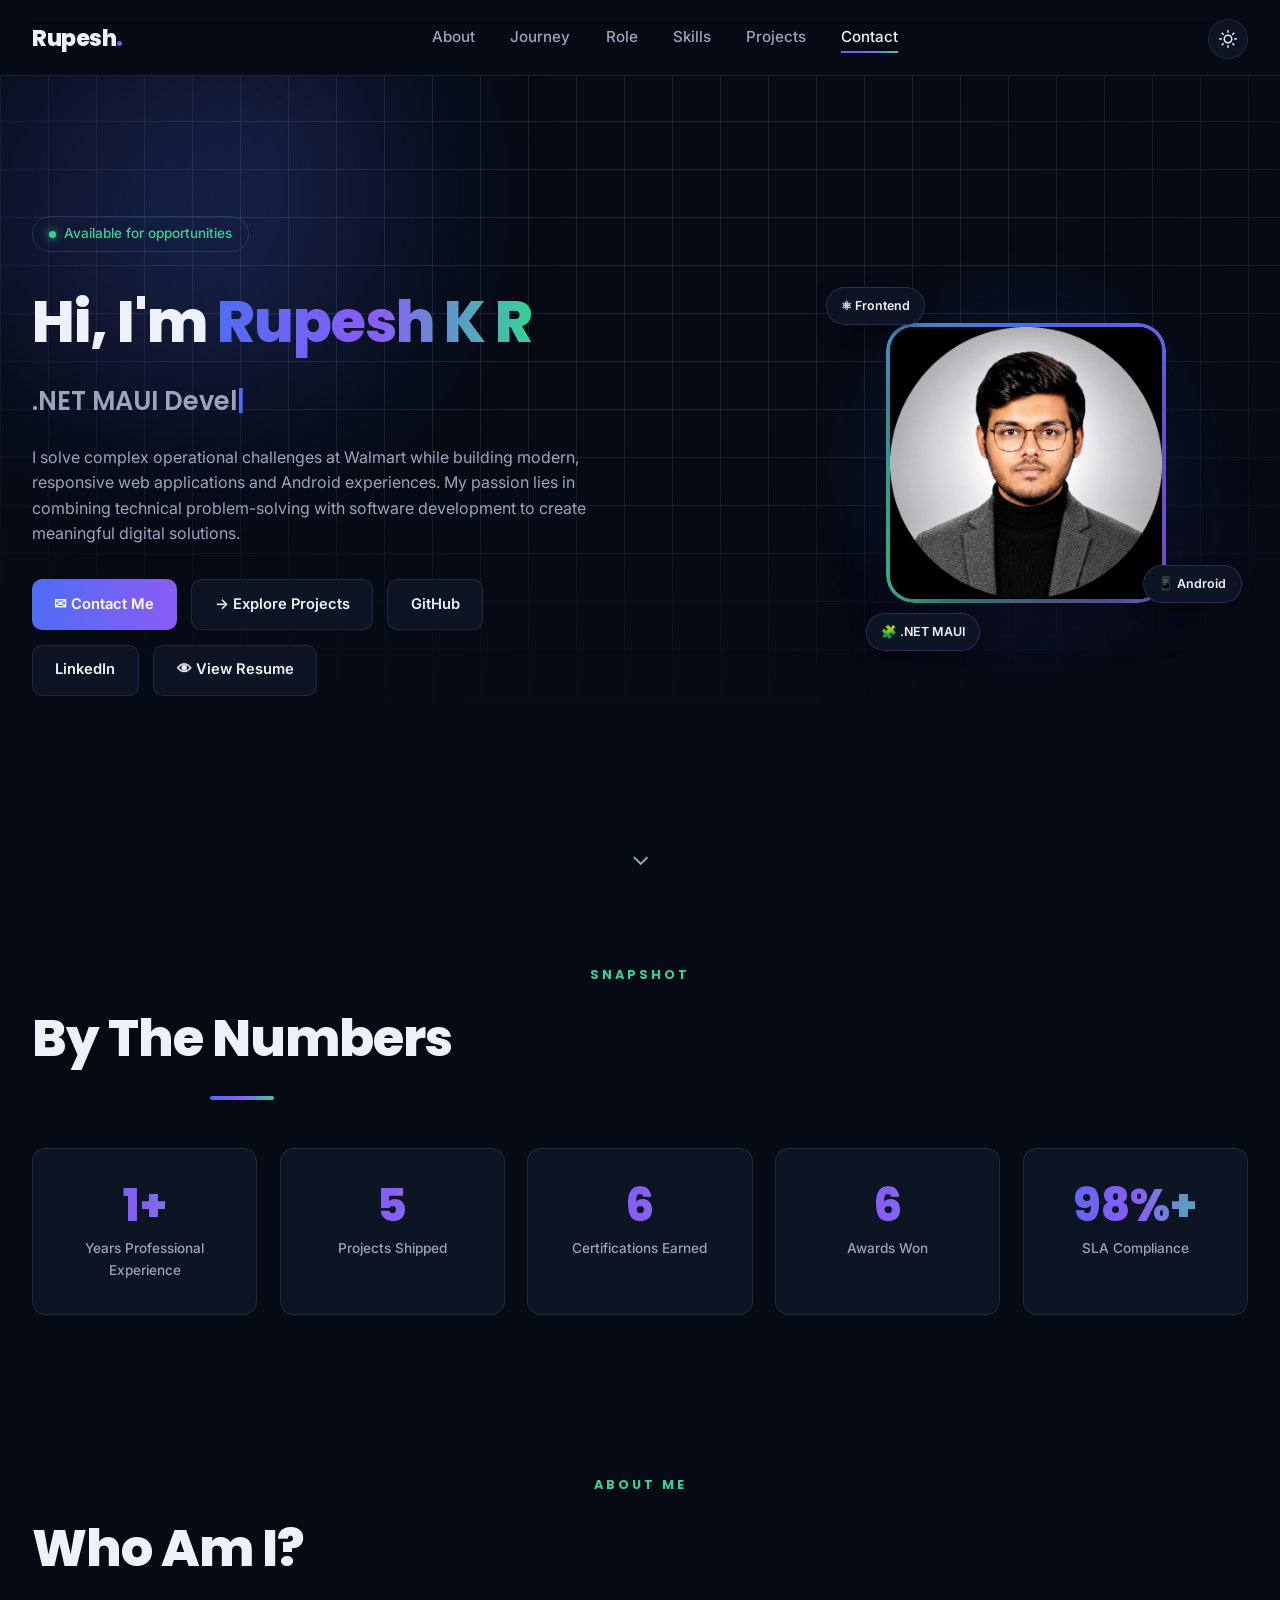
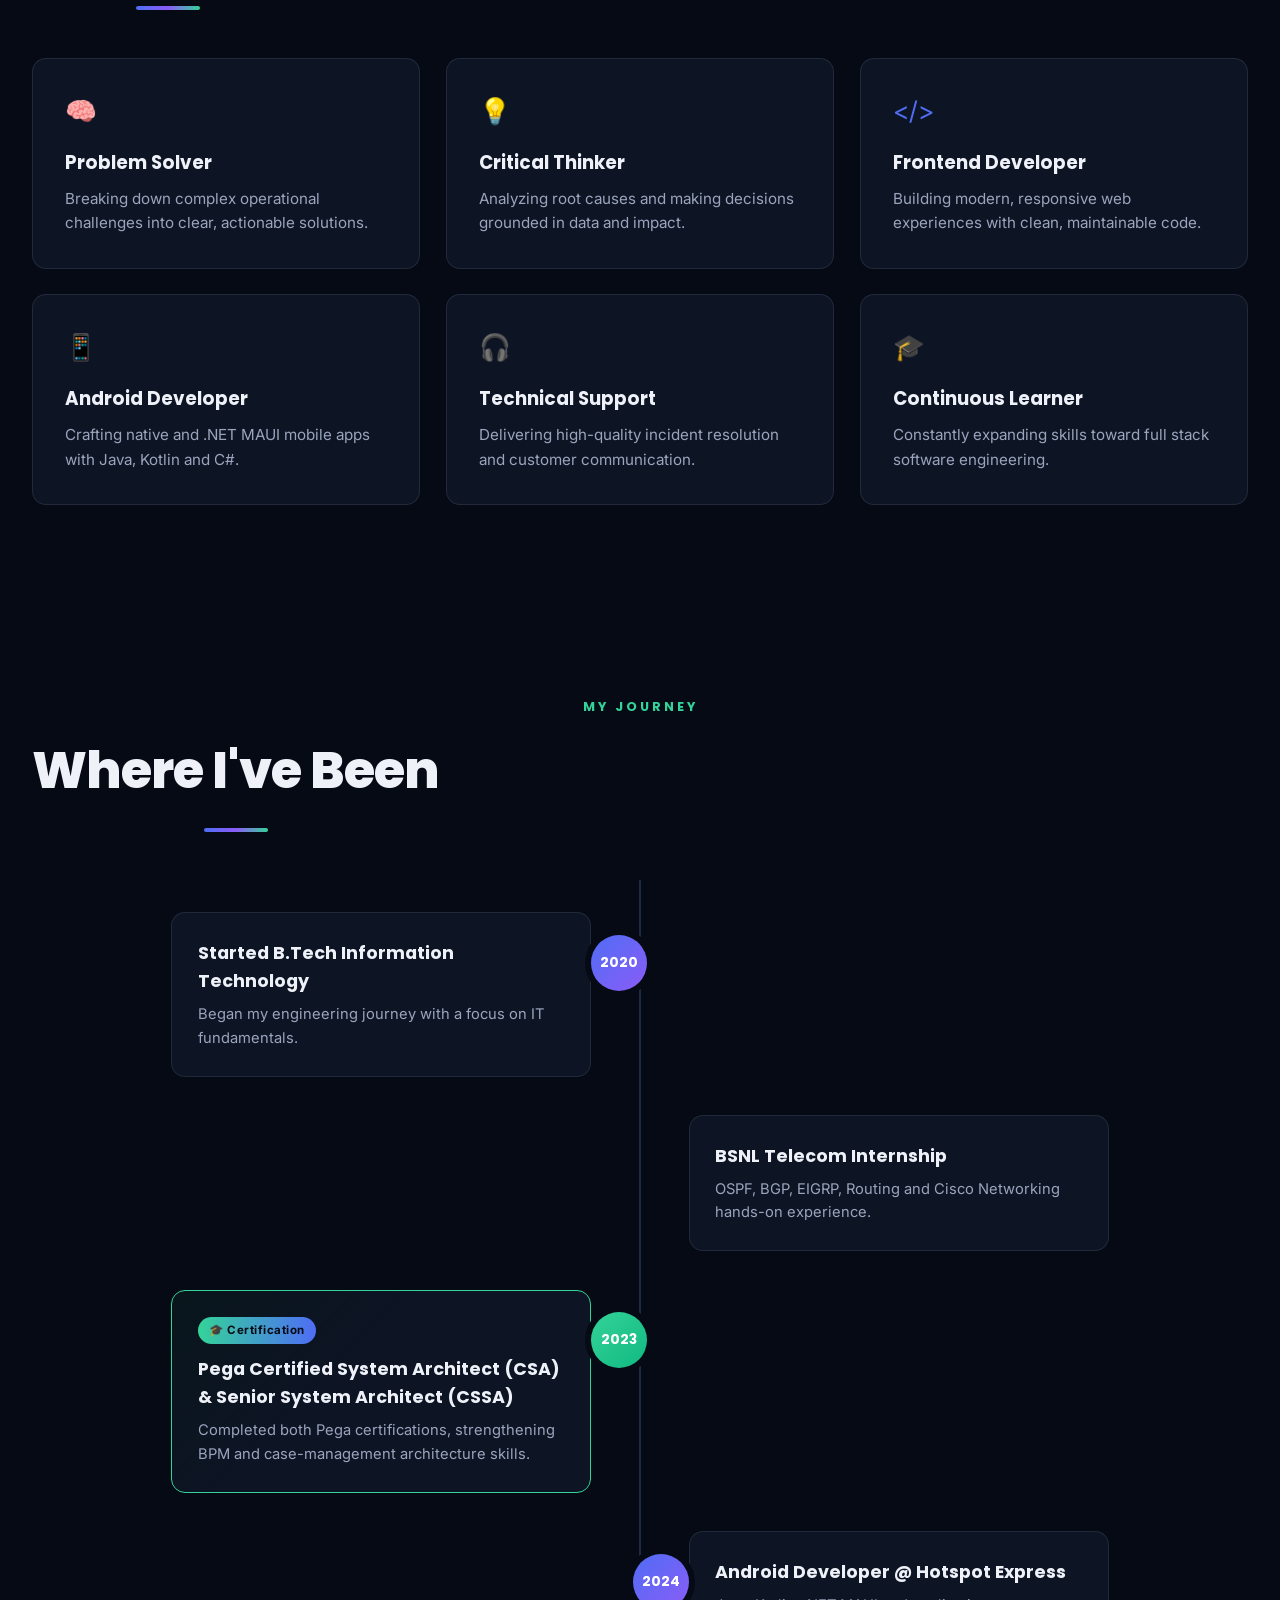
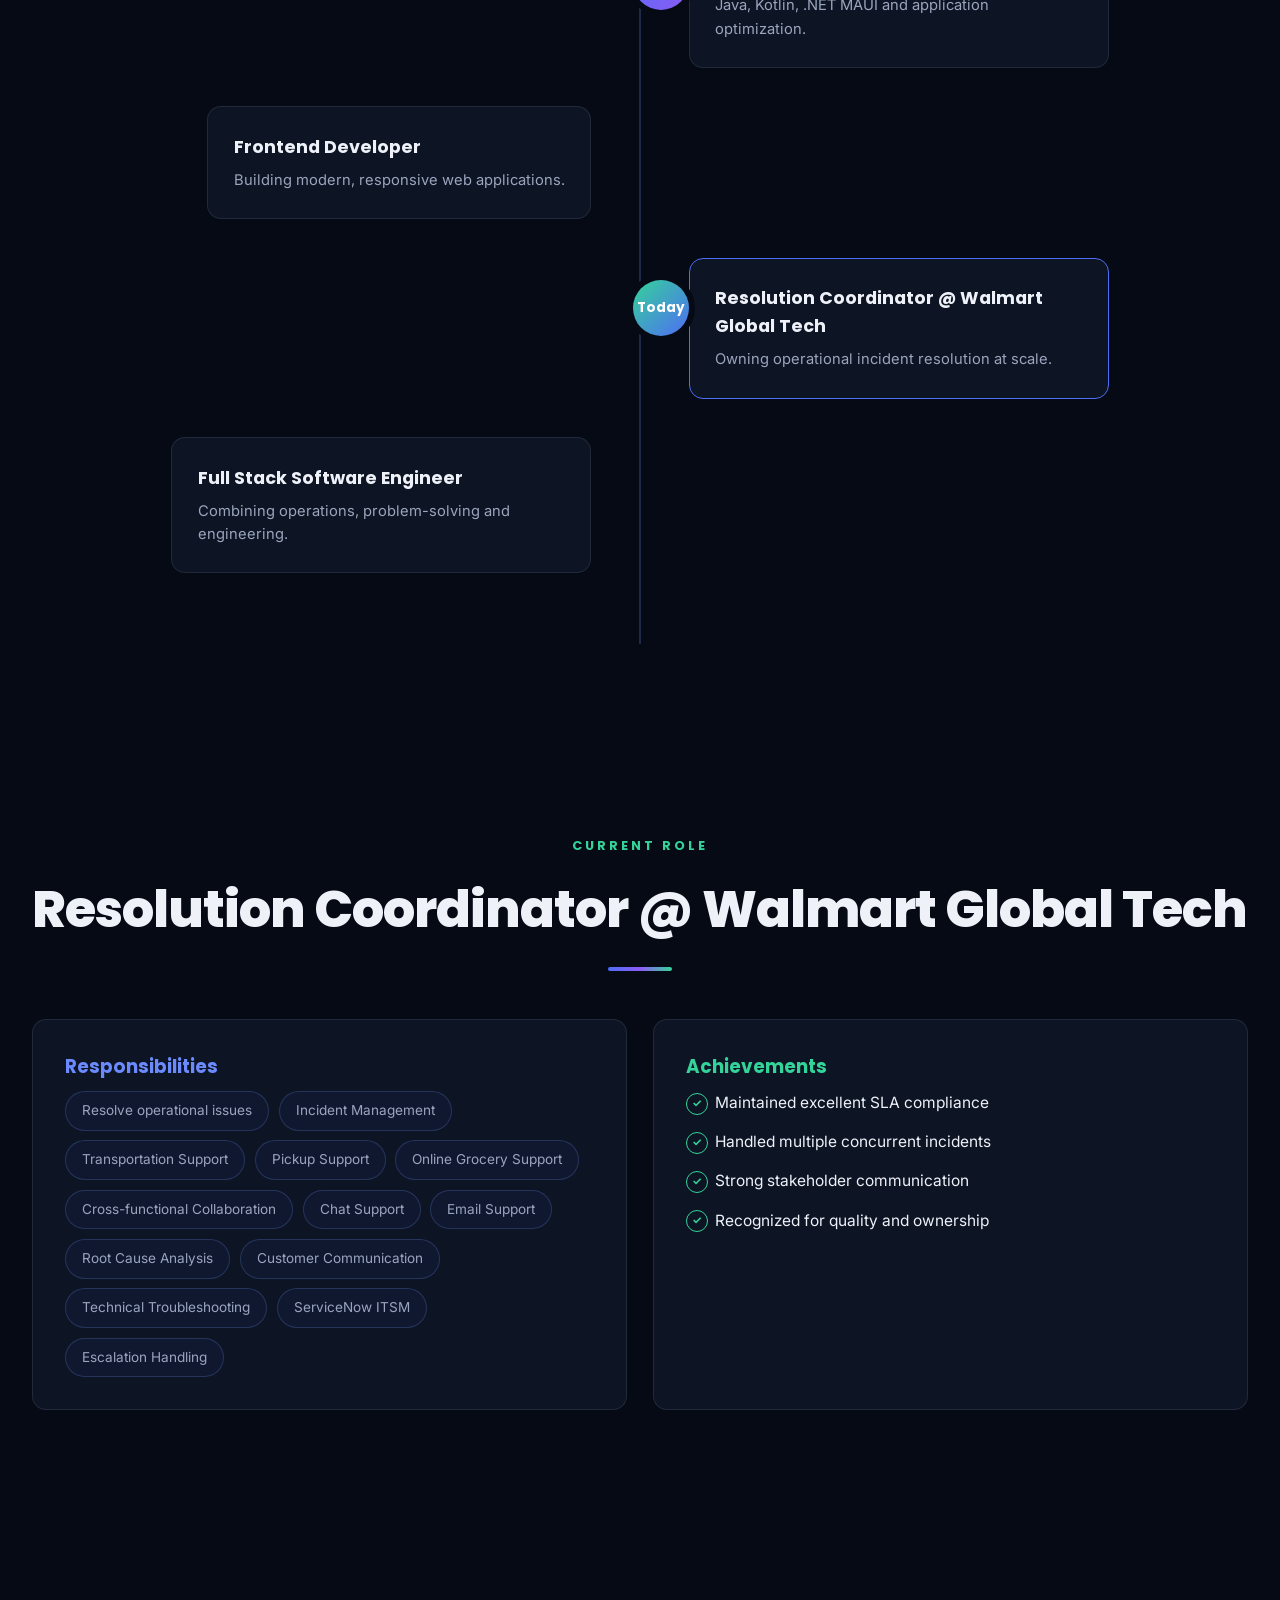
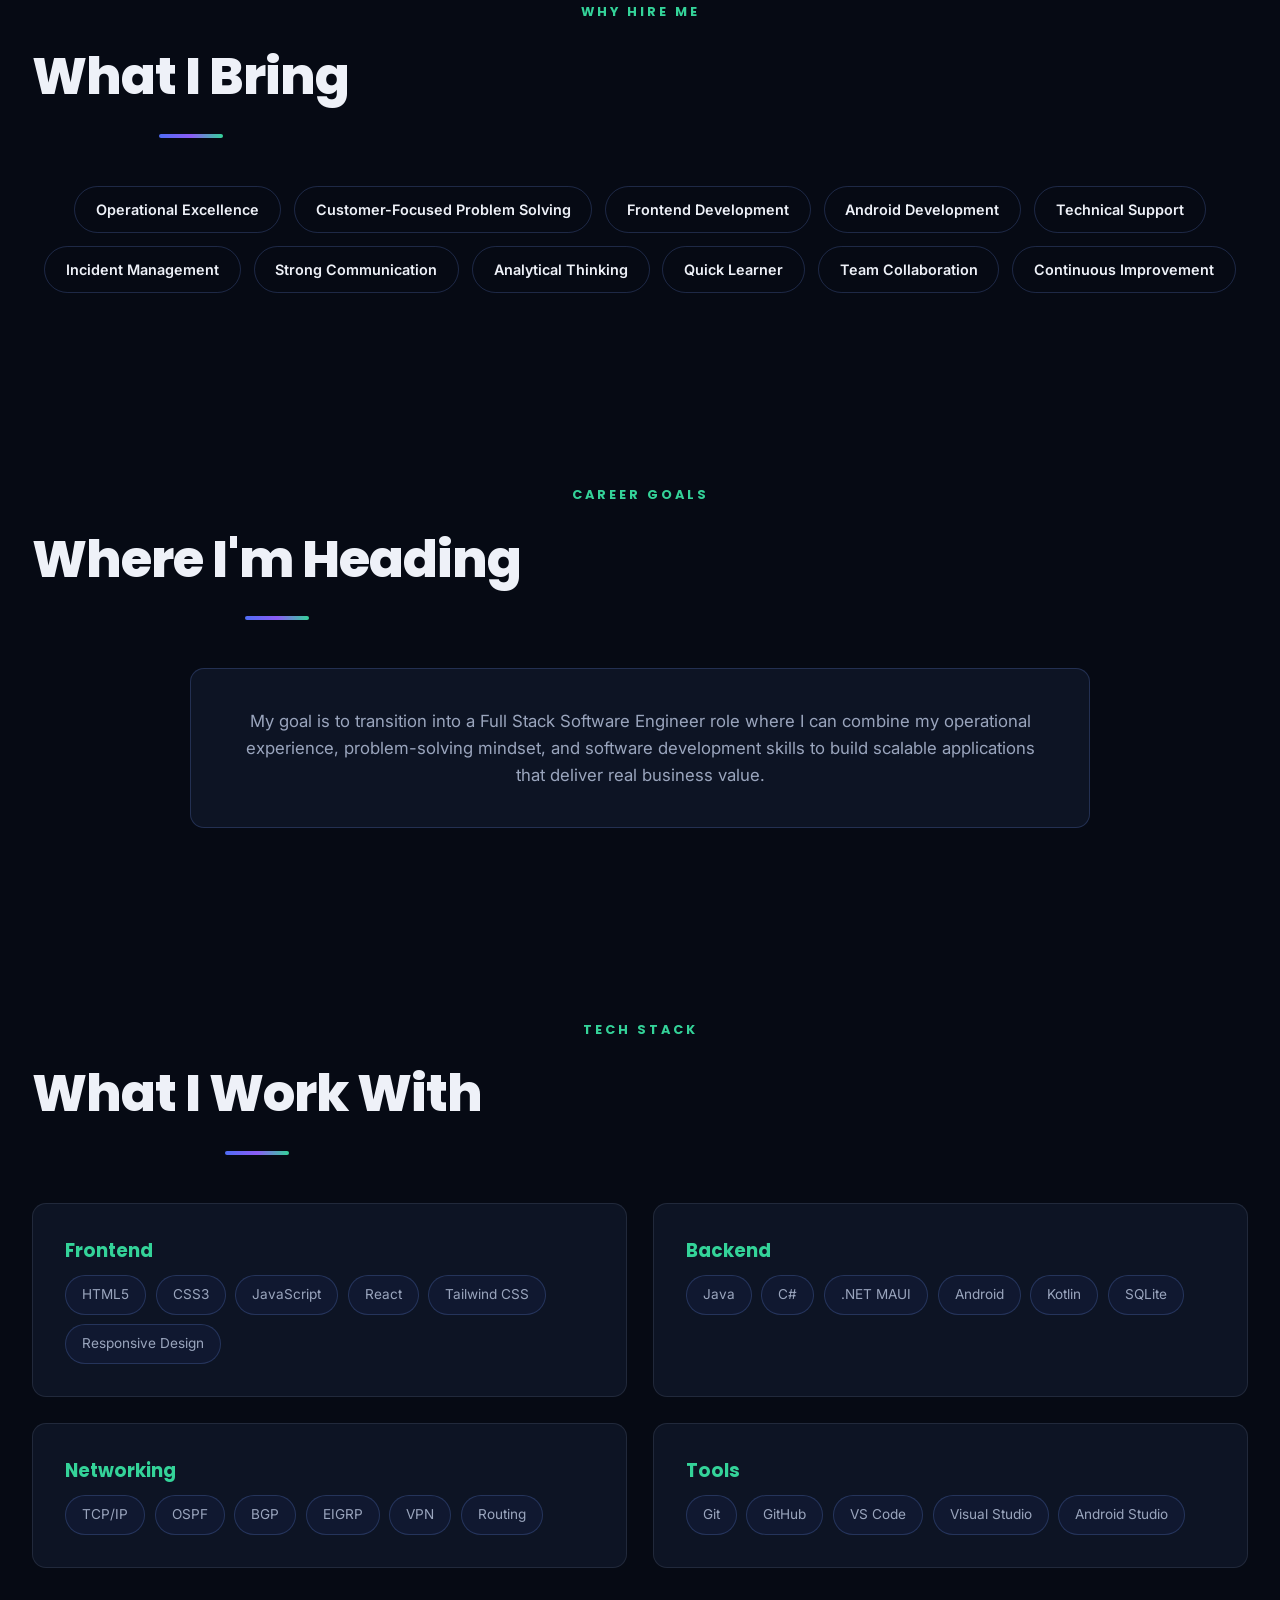
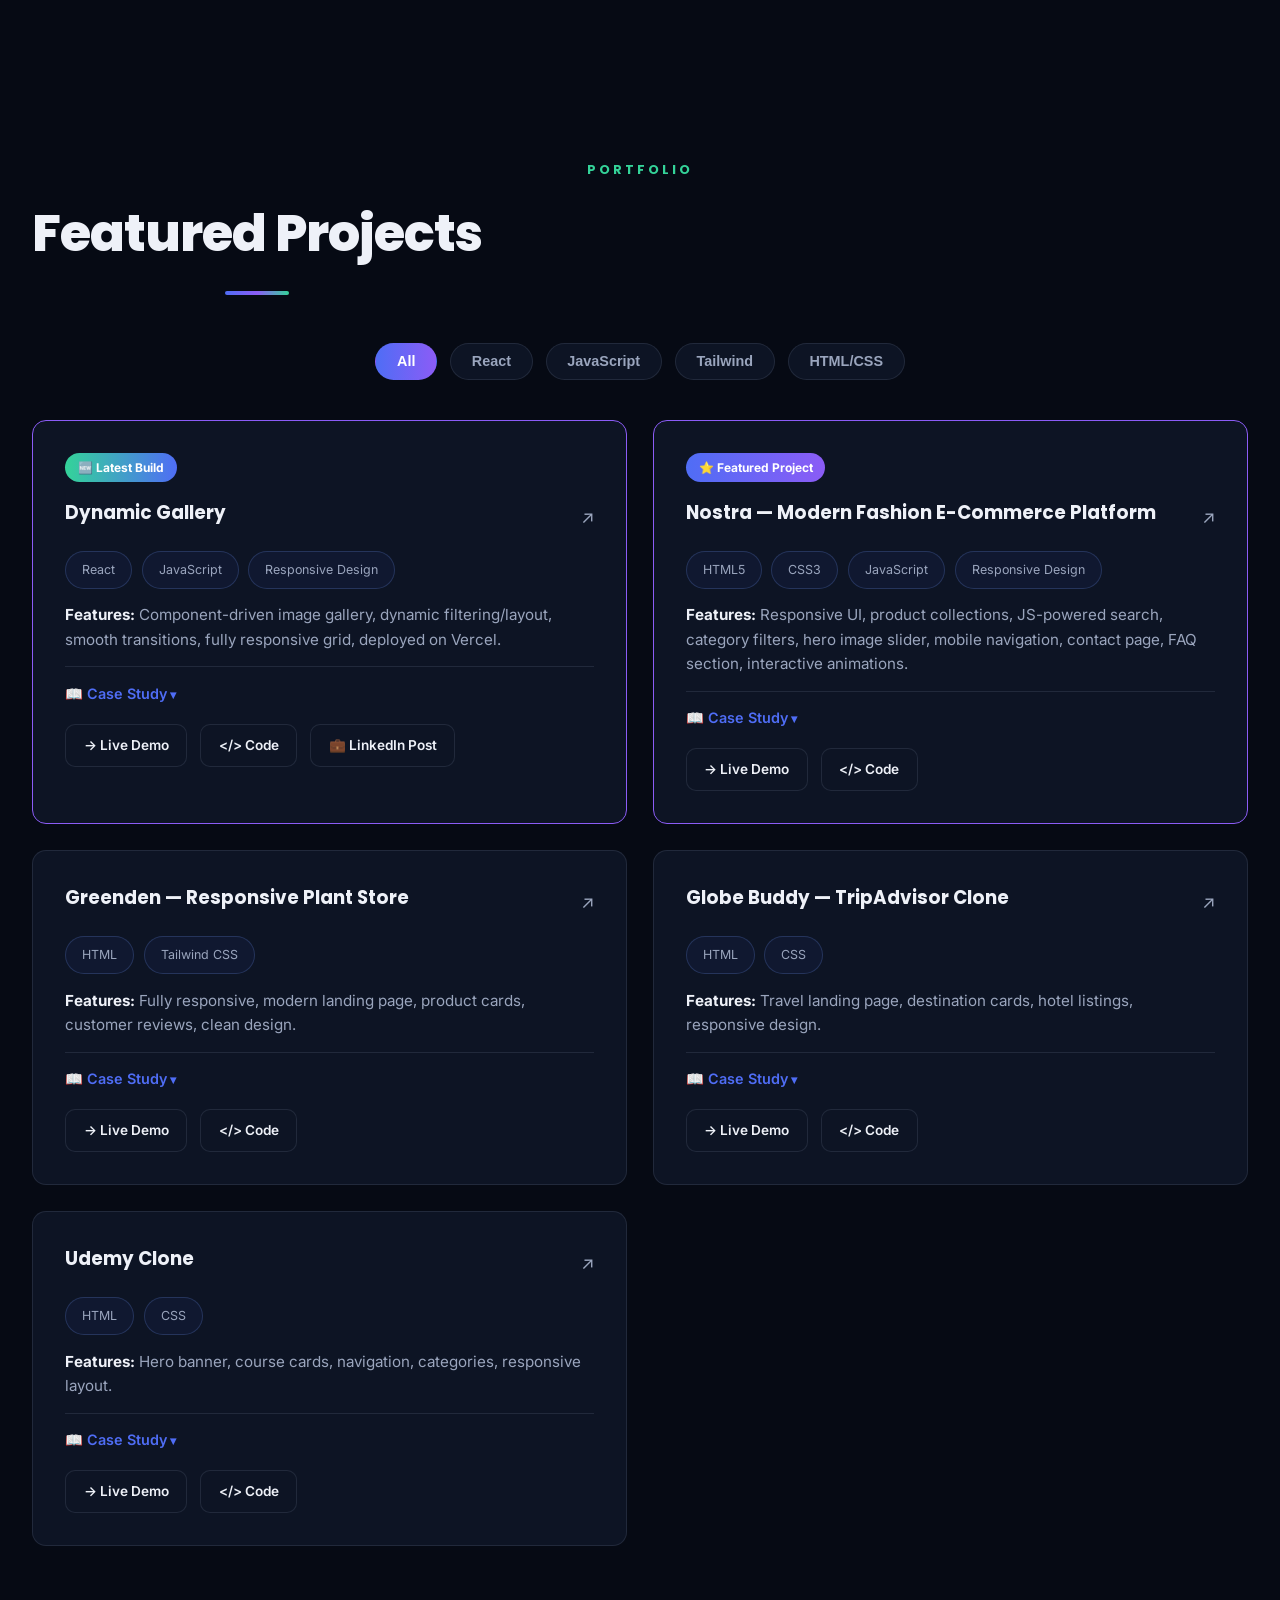
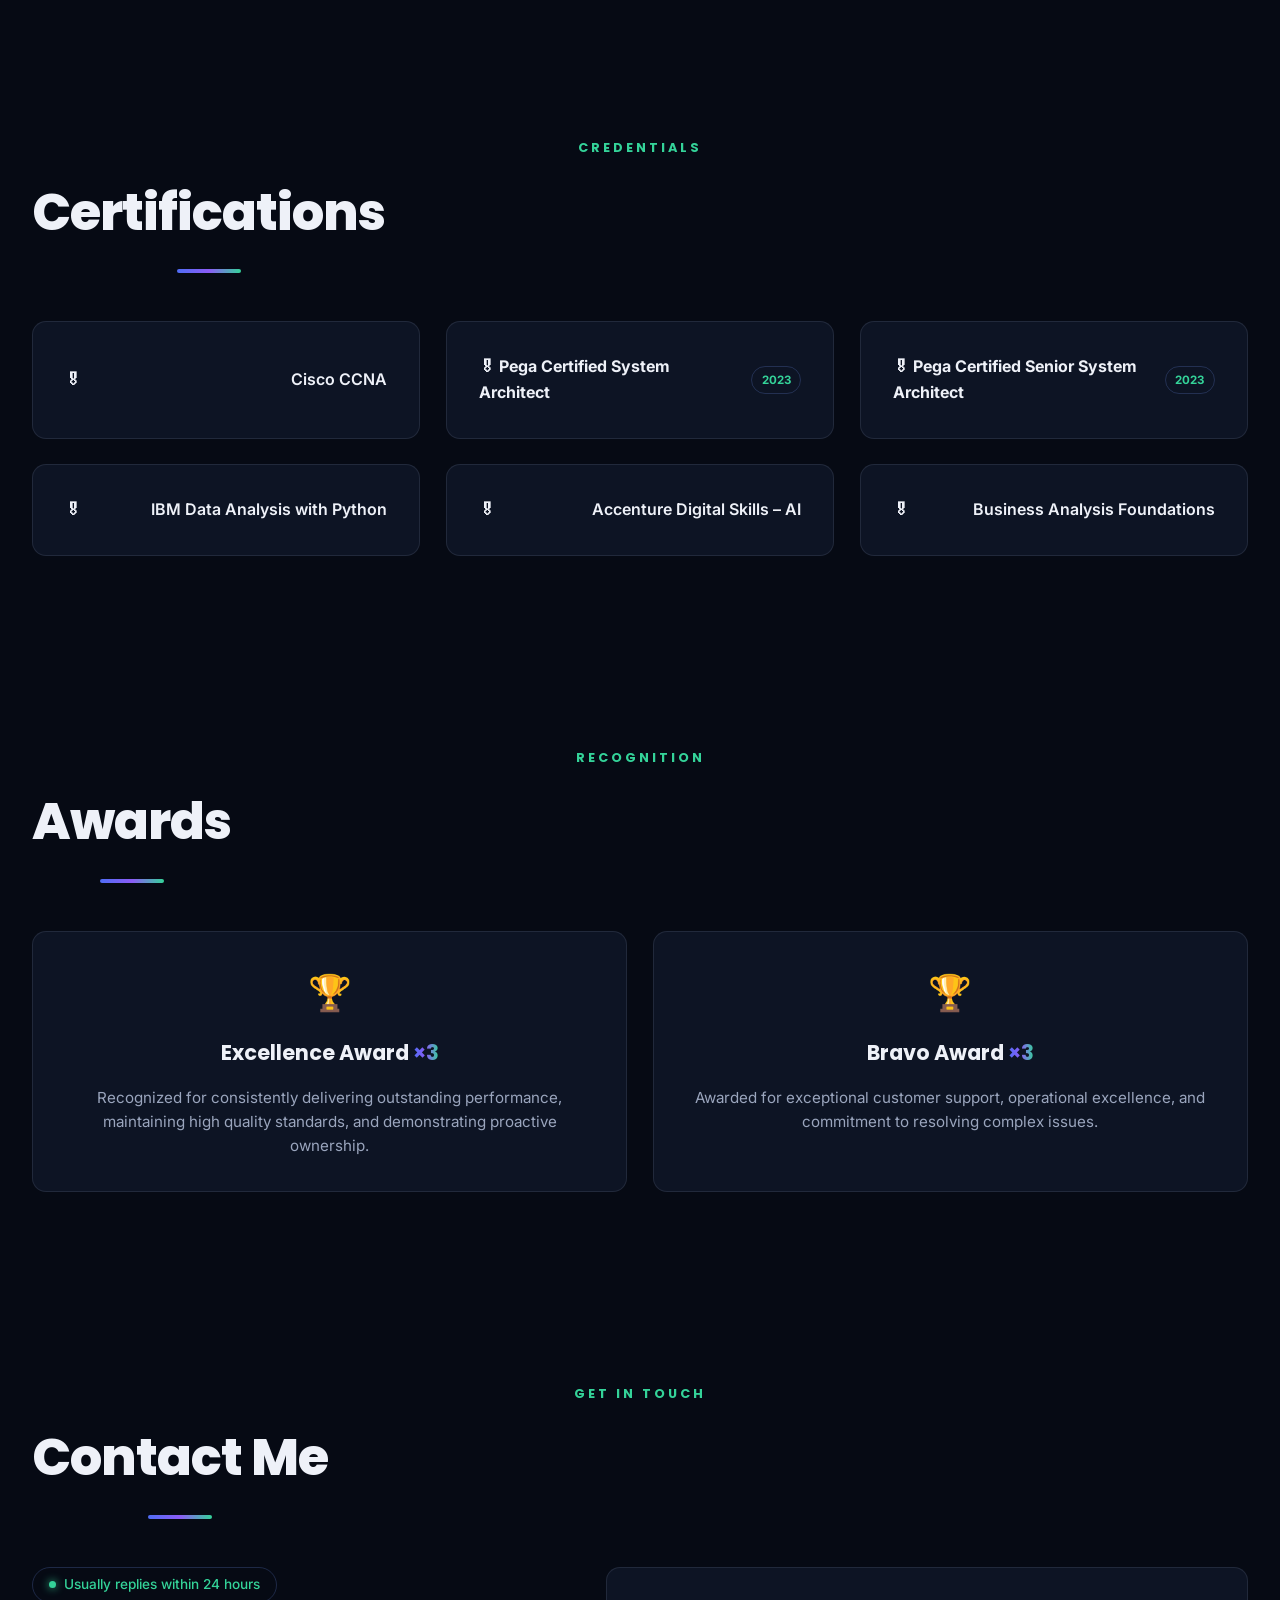
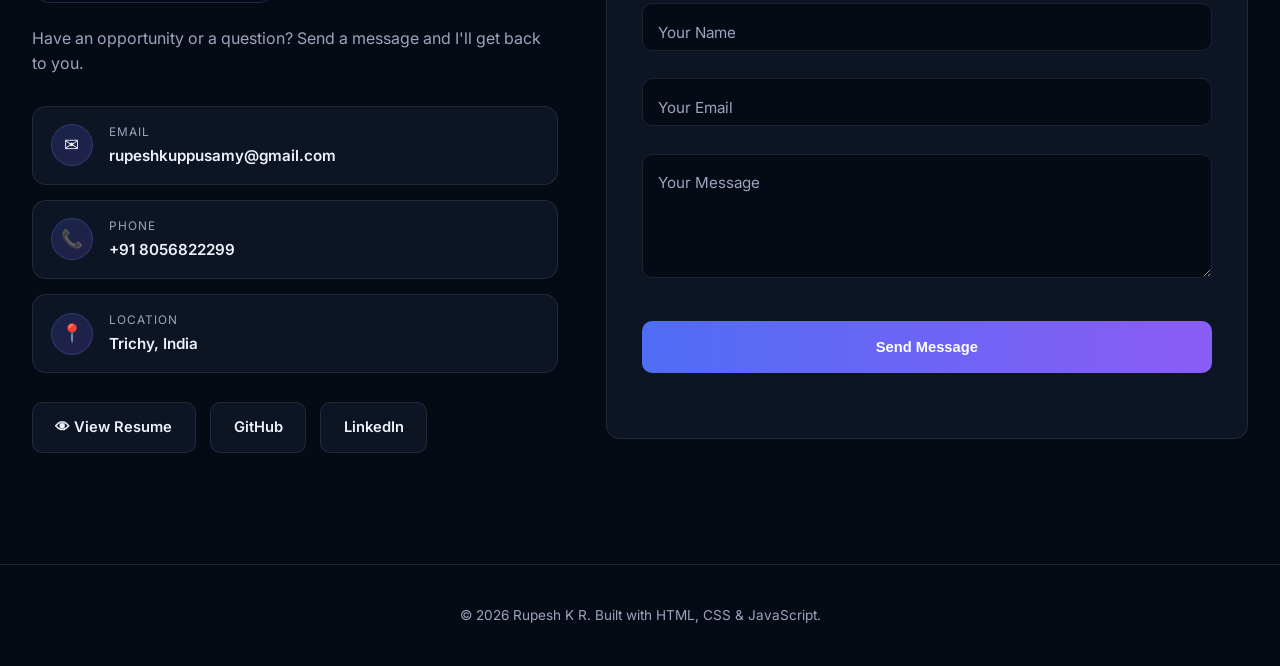
==== commit 8be4502e: "Add viewable resume page" ====
--- a/index.html
+++ b/index.html
@@ -9,7 +9,7 @@
 <!-- Canonical (update to your real domain once GitHub Pages is live) -->
 <link rel="canonical" href="https://ru942.github.io/portfolio/" />
 <meta name="theme-color" content="#4f6df5" />
-
+ 
 <!-- Favicons -->
 <link rel="icon" type="image/svg+xml" href="assets/favicon.svg" />
 <link rel="icon" type="image/png" sizes="32x32" href="assets/favicon-32.png" />
@@ -111,7 +111,7 @@
       </div>
       <div class="btn-row">
         <a href="https://linkedin.com/in/rupesh-k-r-70864a204" target="_blank" rel="noopener" class="btn btn-outline">LinkedIn</a>
-        <a href="assets/resume.pdf" target="_blank" class="btn btn-outline">⬇ Download Resume</a>
+        <a href="resume.viewer.html" target="_blank" class="btn btn-outline">👁 View Resume</a>
       </div>
     </div>
     <div class="hero-photo">
@@ -558,7 +558,7 @@
       </div>
 
       <div class="btn-row" style="margin-top:1.8rem">
-        <a href="assets/resume.pdf" target="_blank" class="btn btn-outline">⬇ Download Resume</a>
+        <a href="resume.viewer.html" target="_blank" class="btn btn-outline">👁 View Resume</a>
         <a href="https://github.com/Ru942" target="_blank" rel="noopener" class="btn btn-outline">GitHub</a>
         <a href="https://linkedin.com/in/rupesh-k-r-70864a204" target="_blank" rel="noopener" class="btn btn-outline">LinkedIn</a>
       </div>
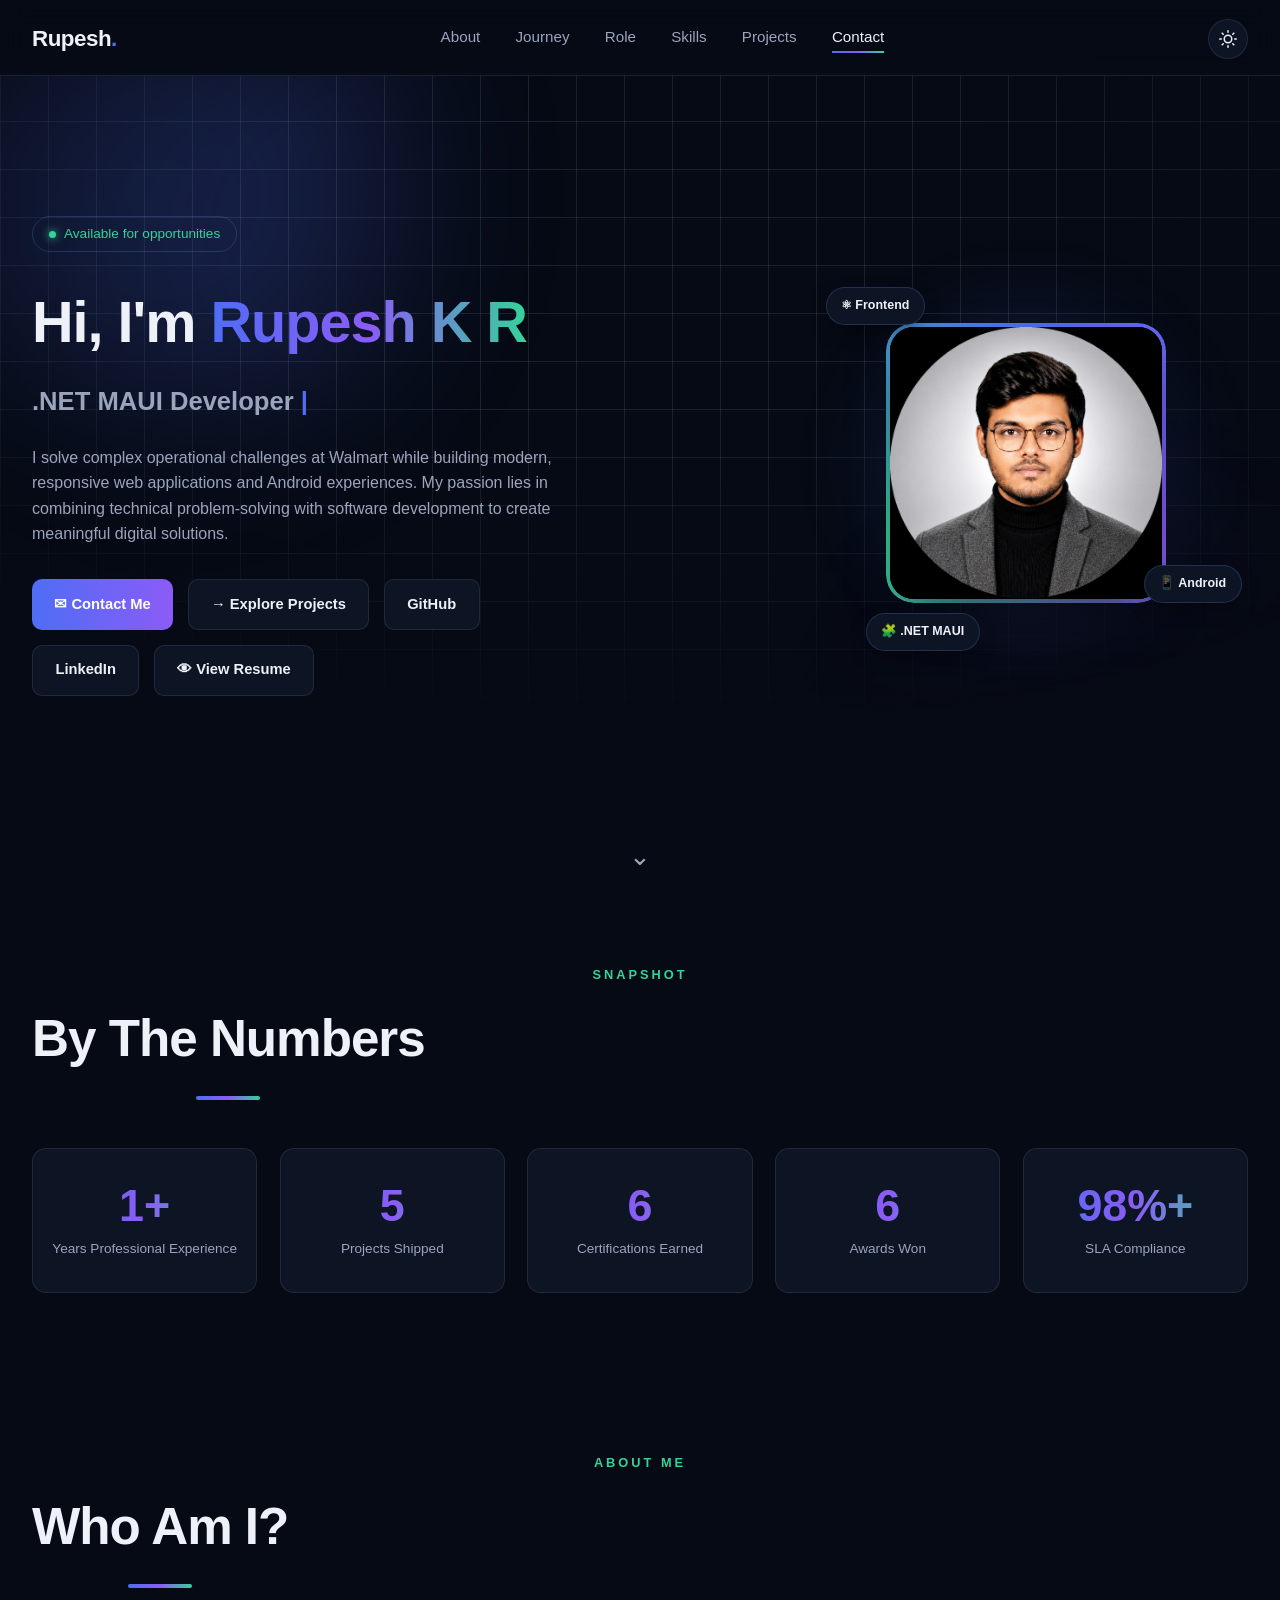
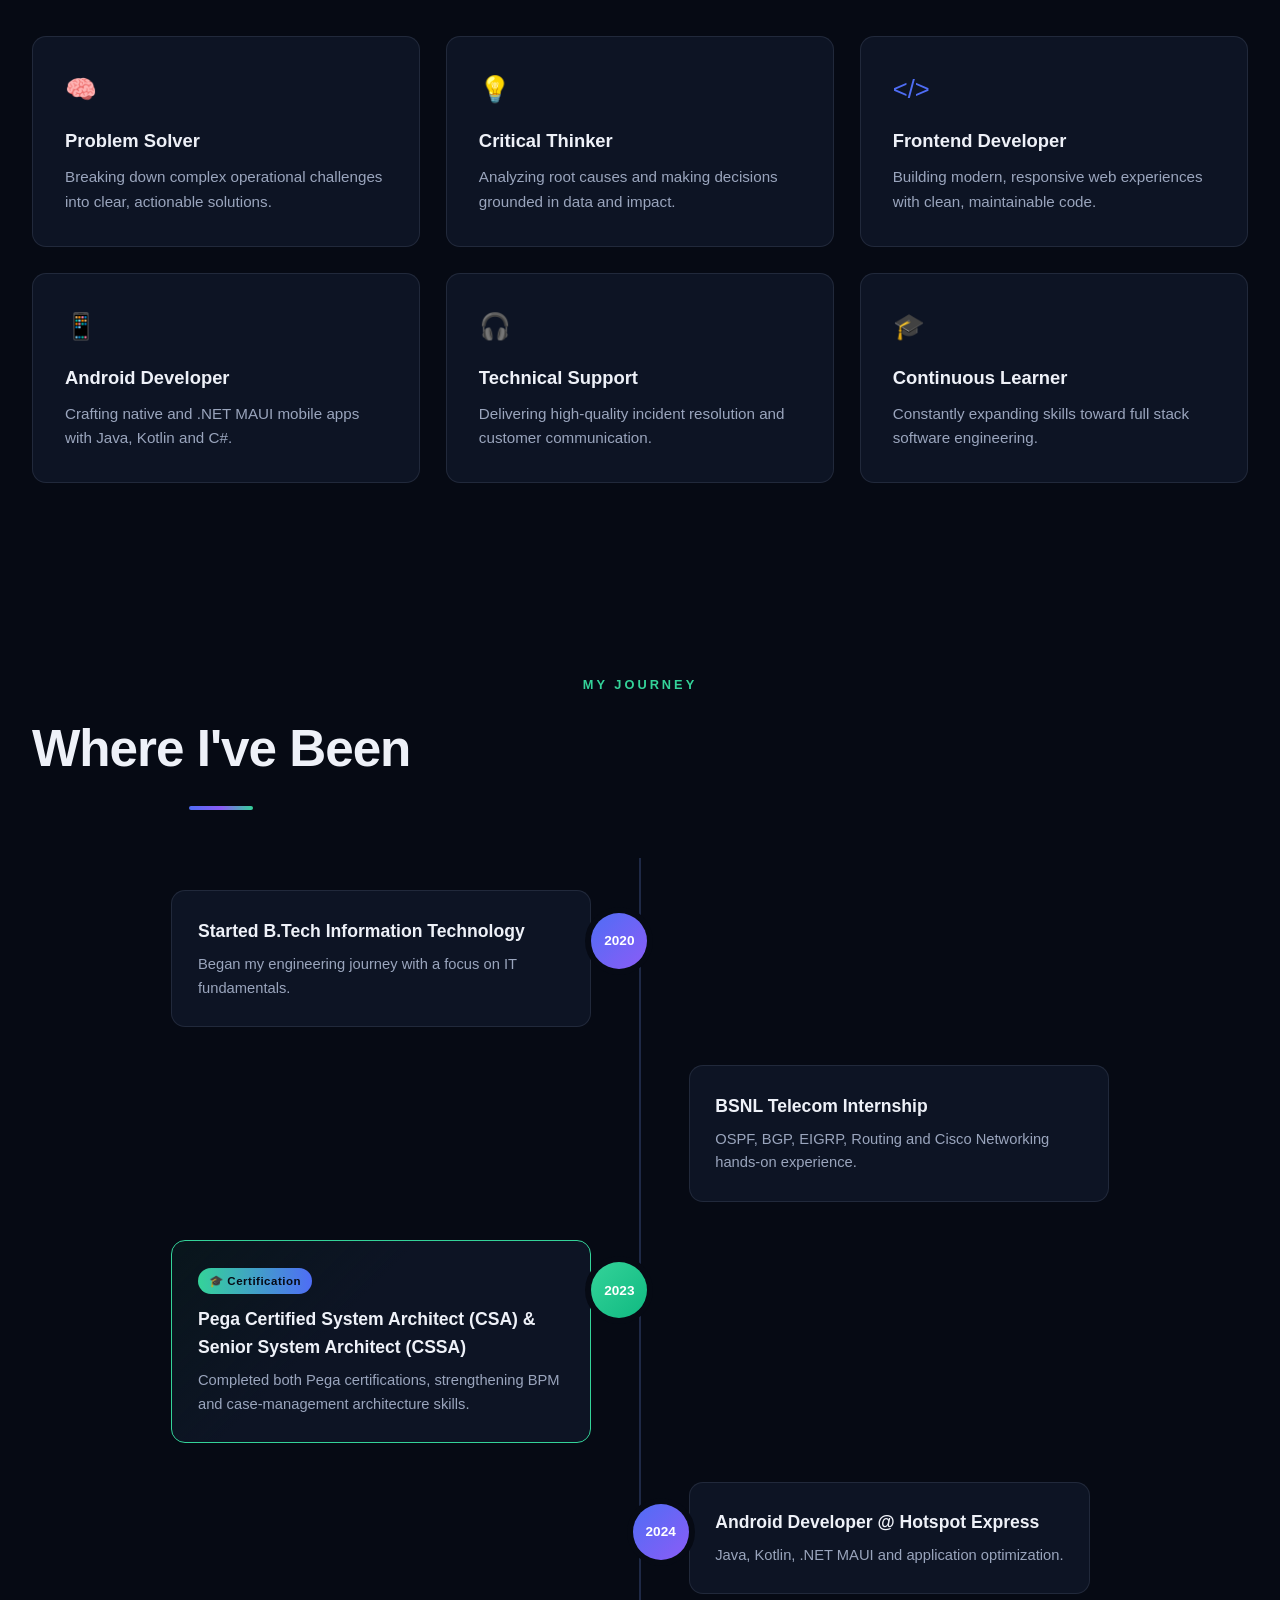
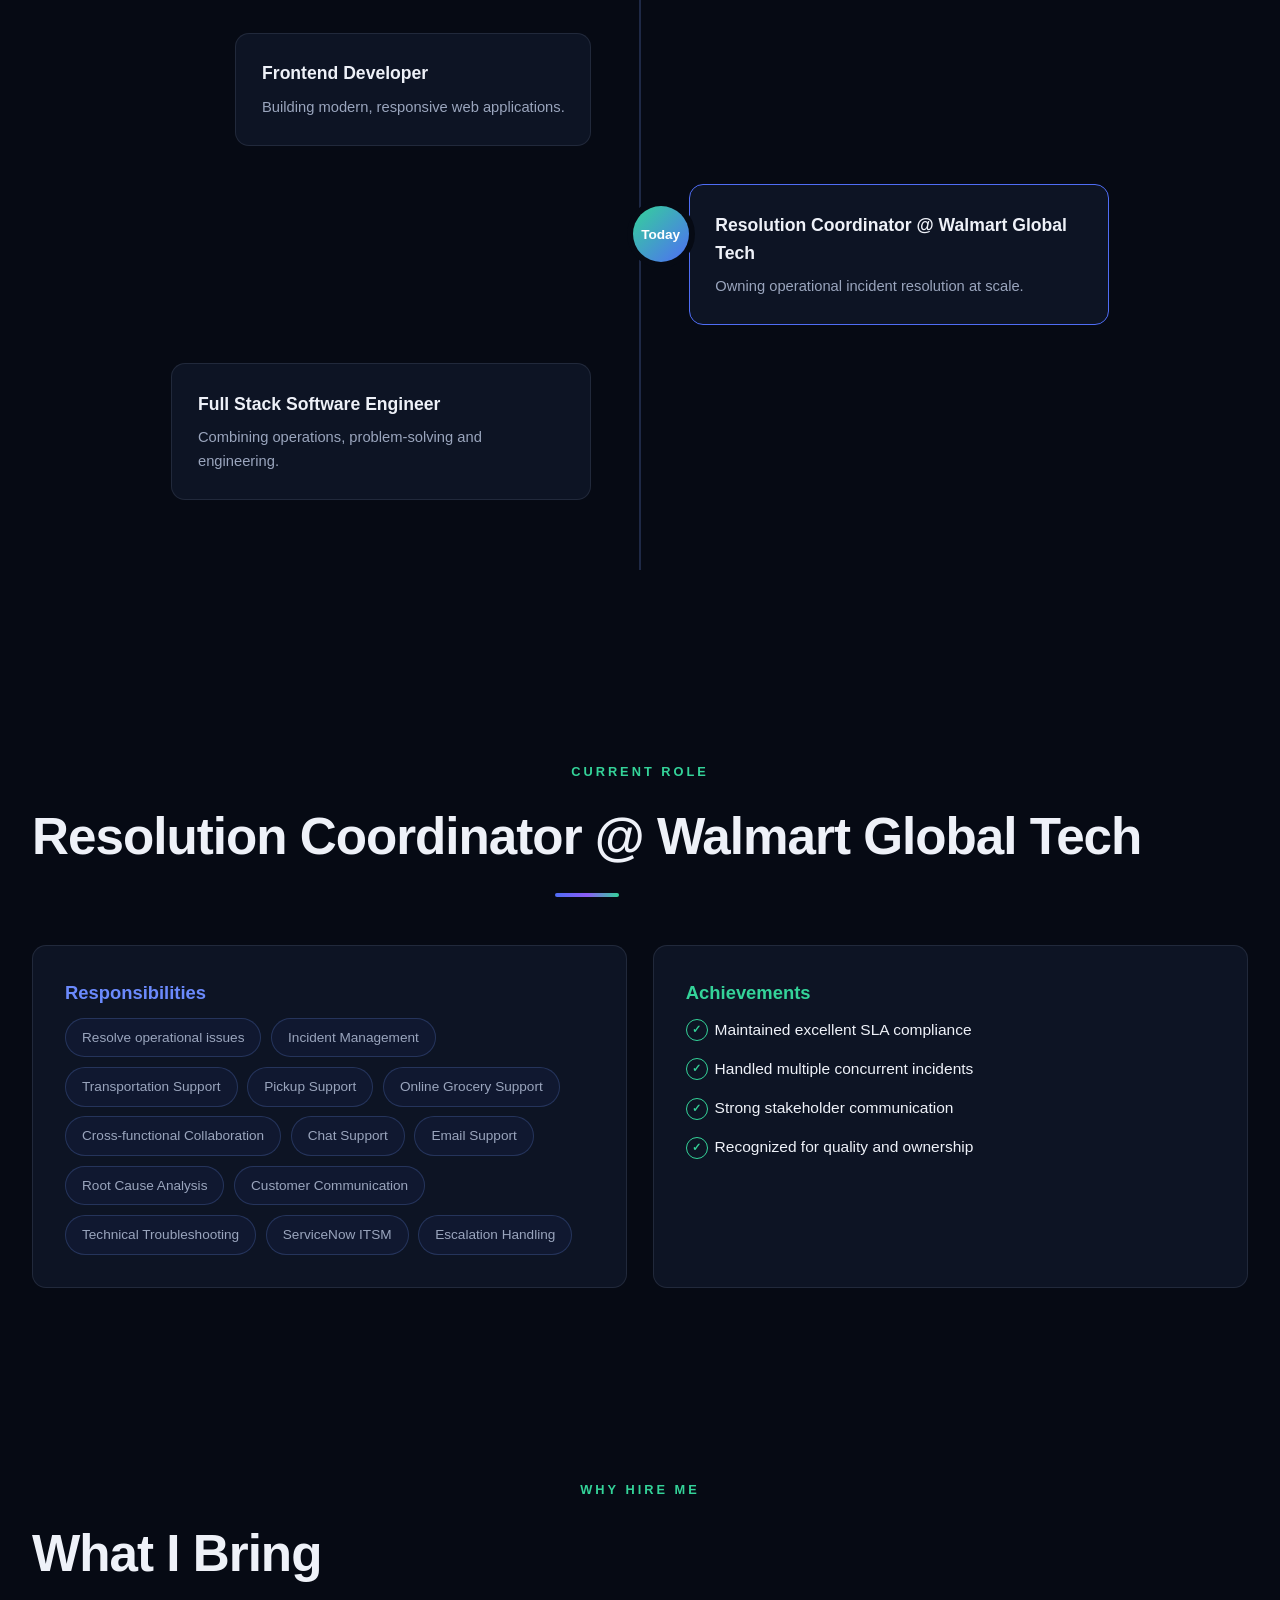
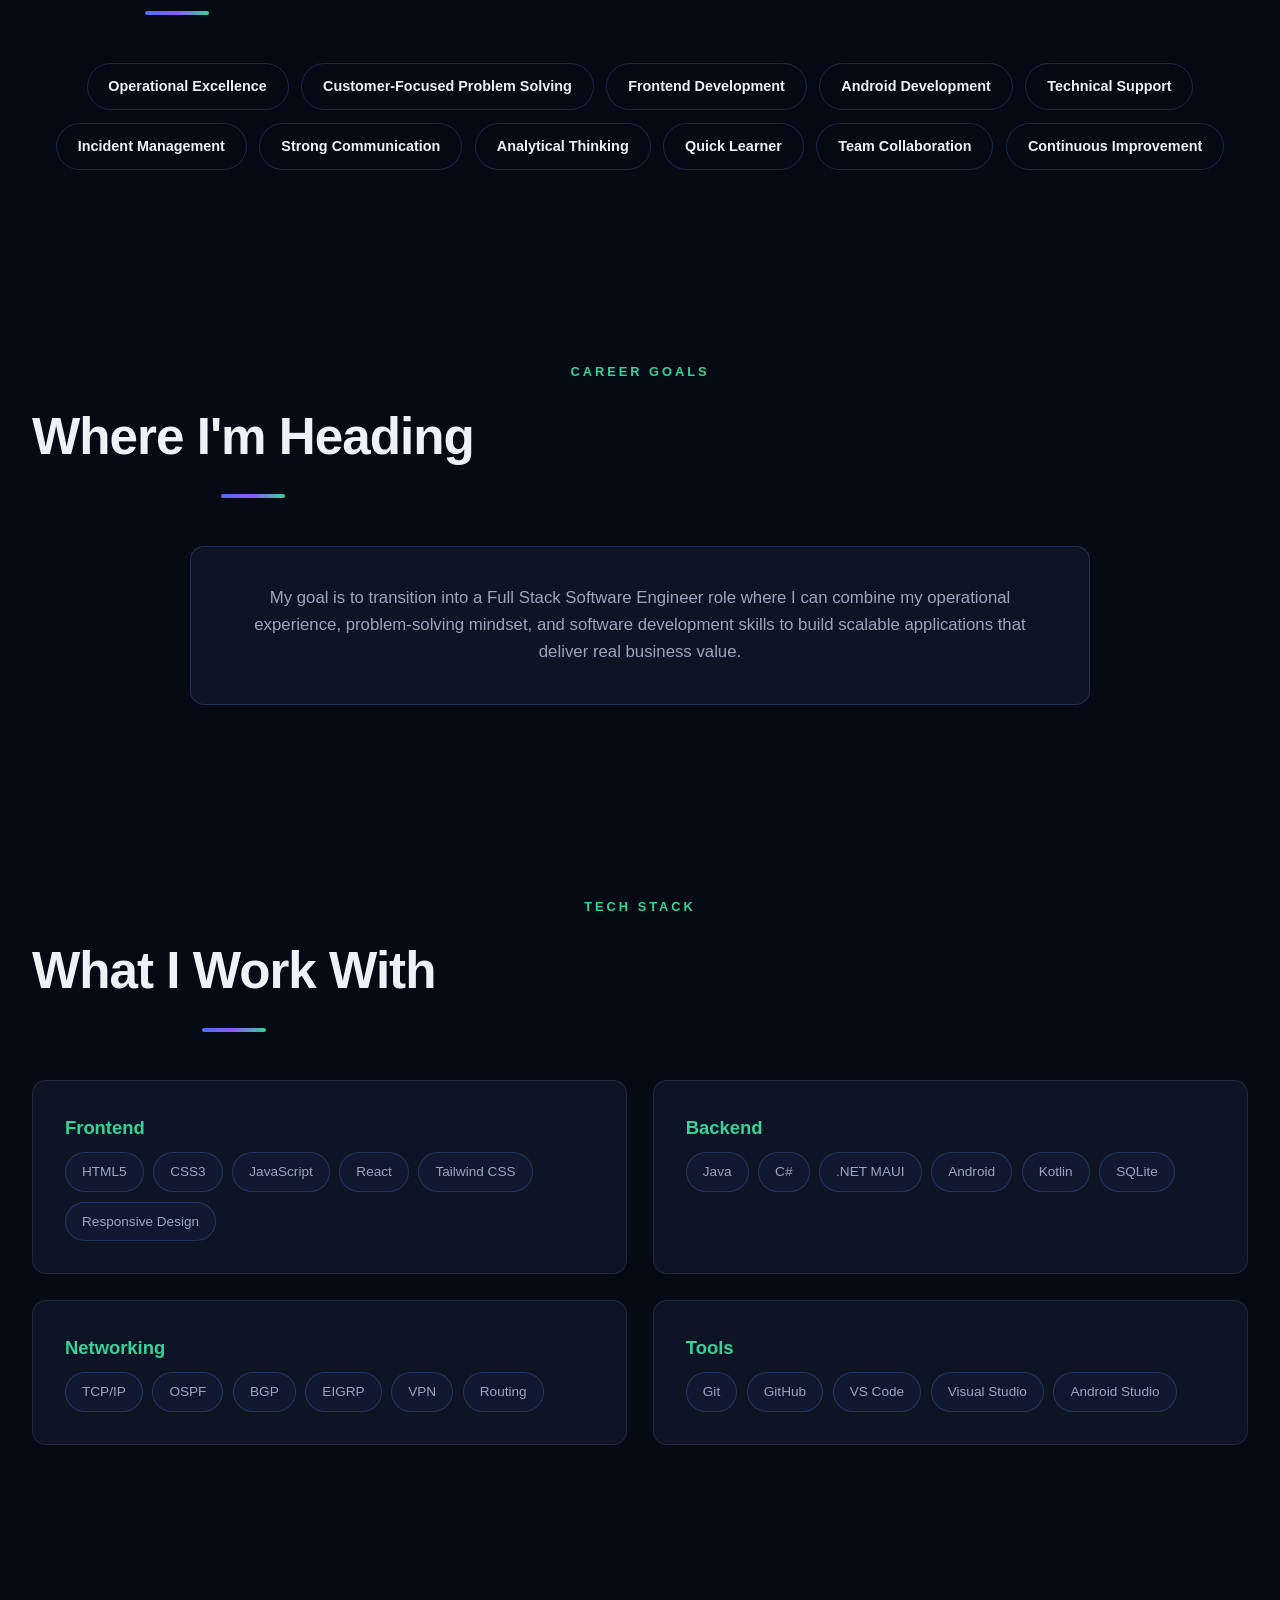
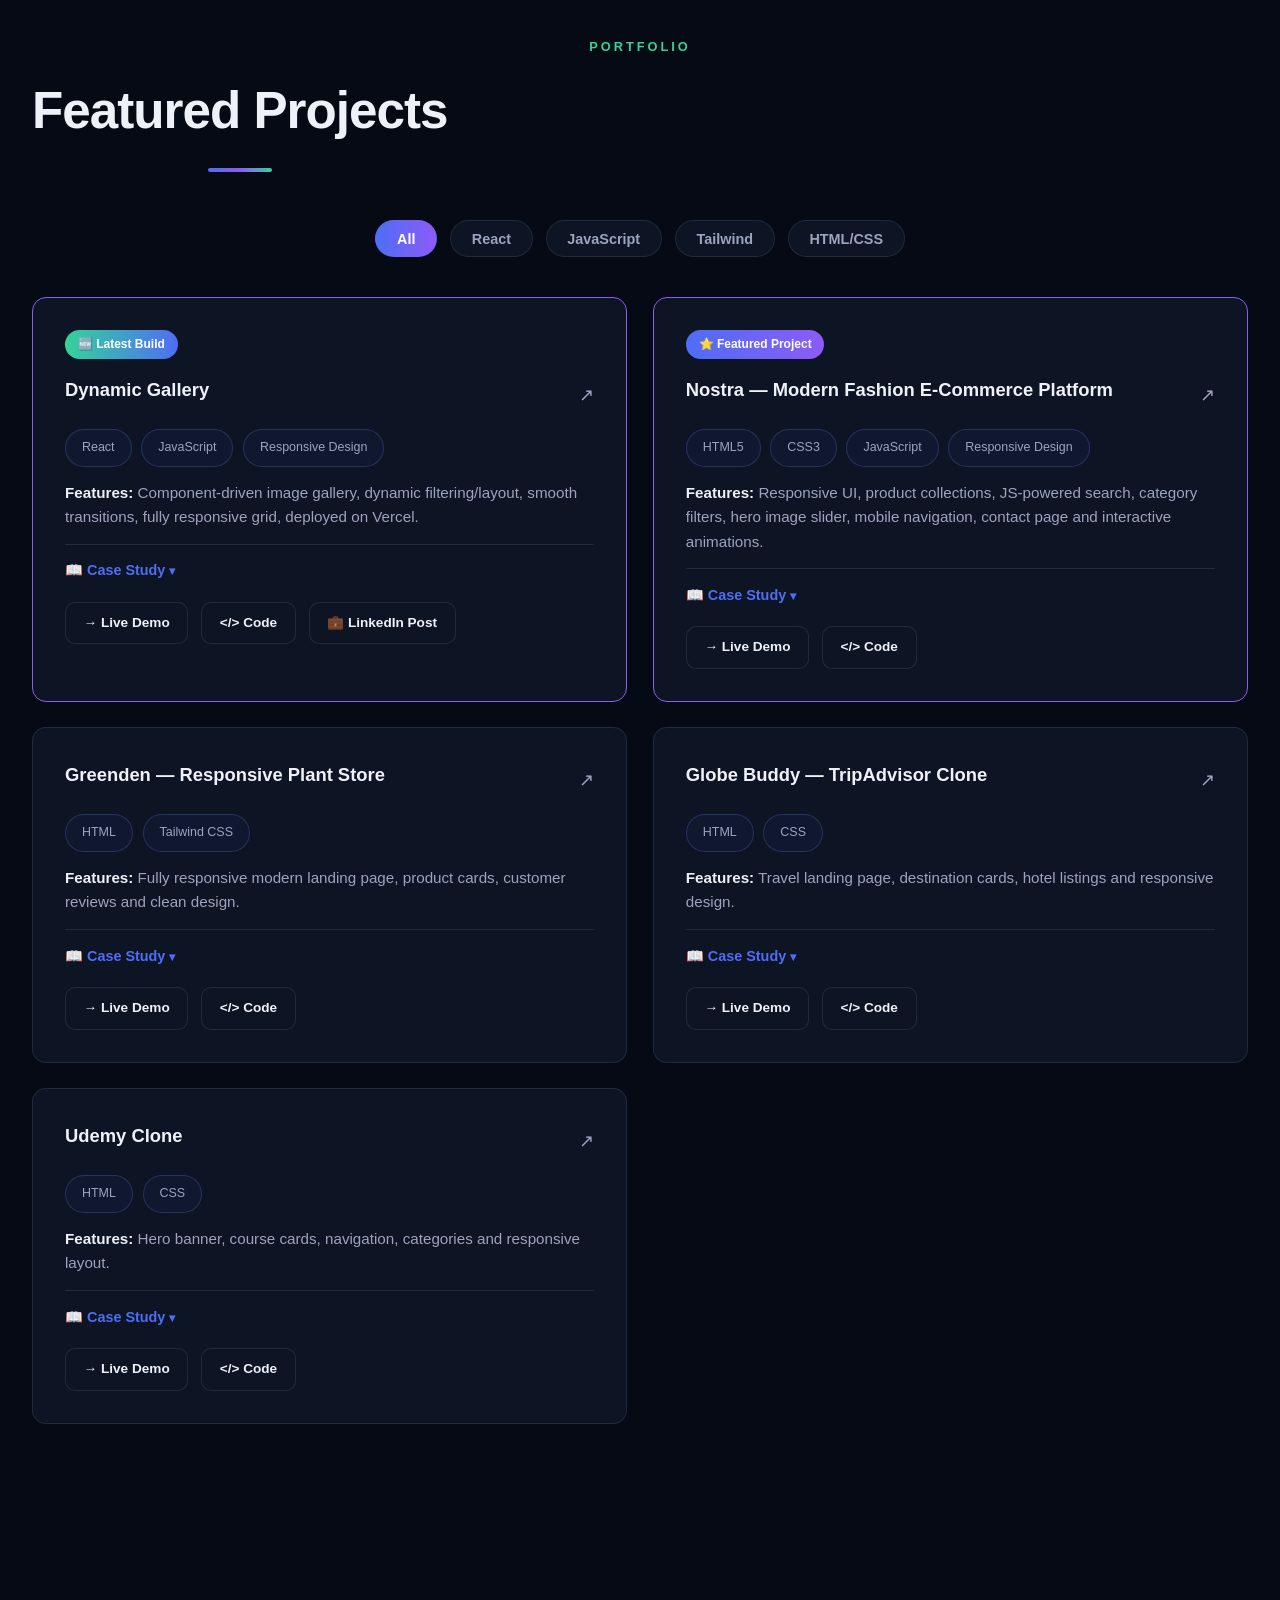
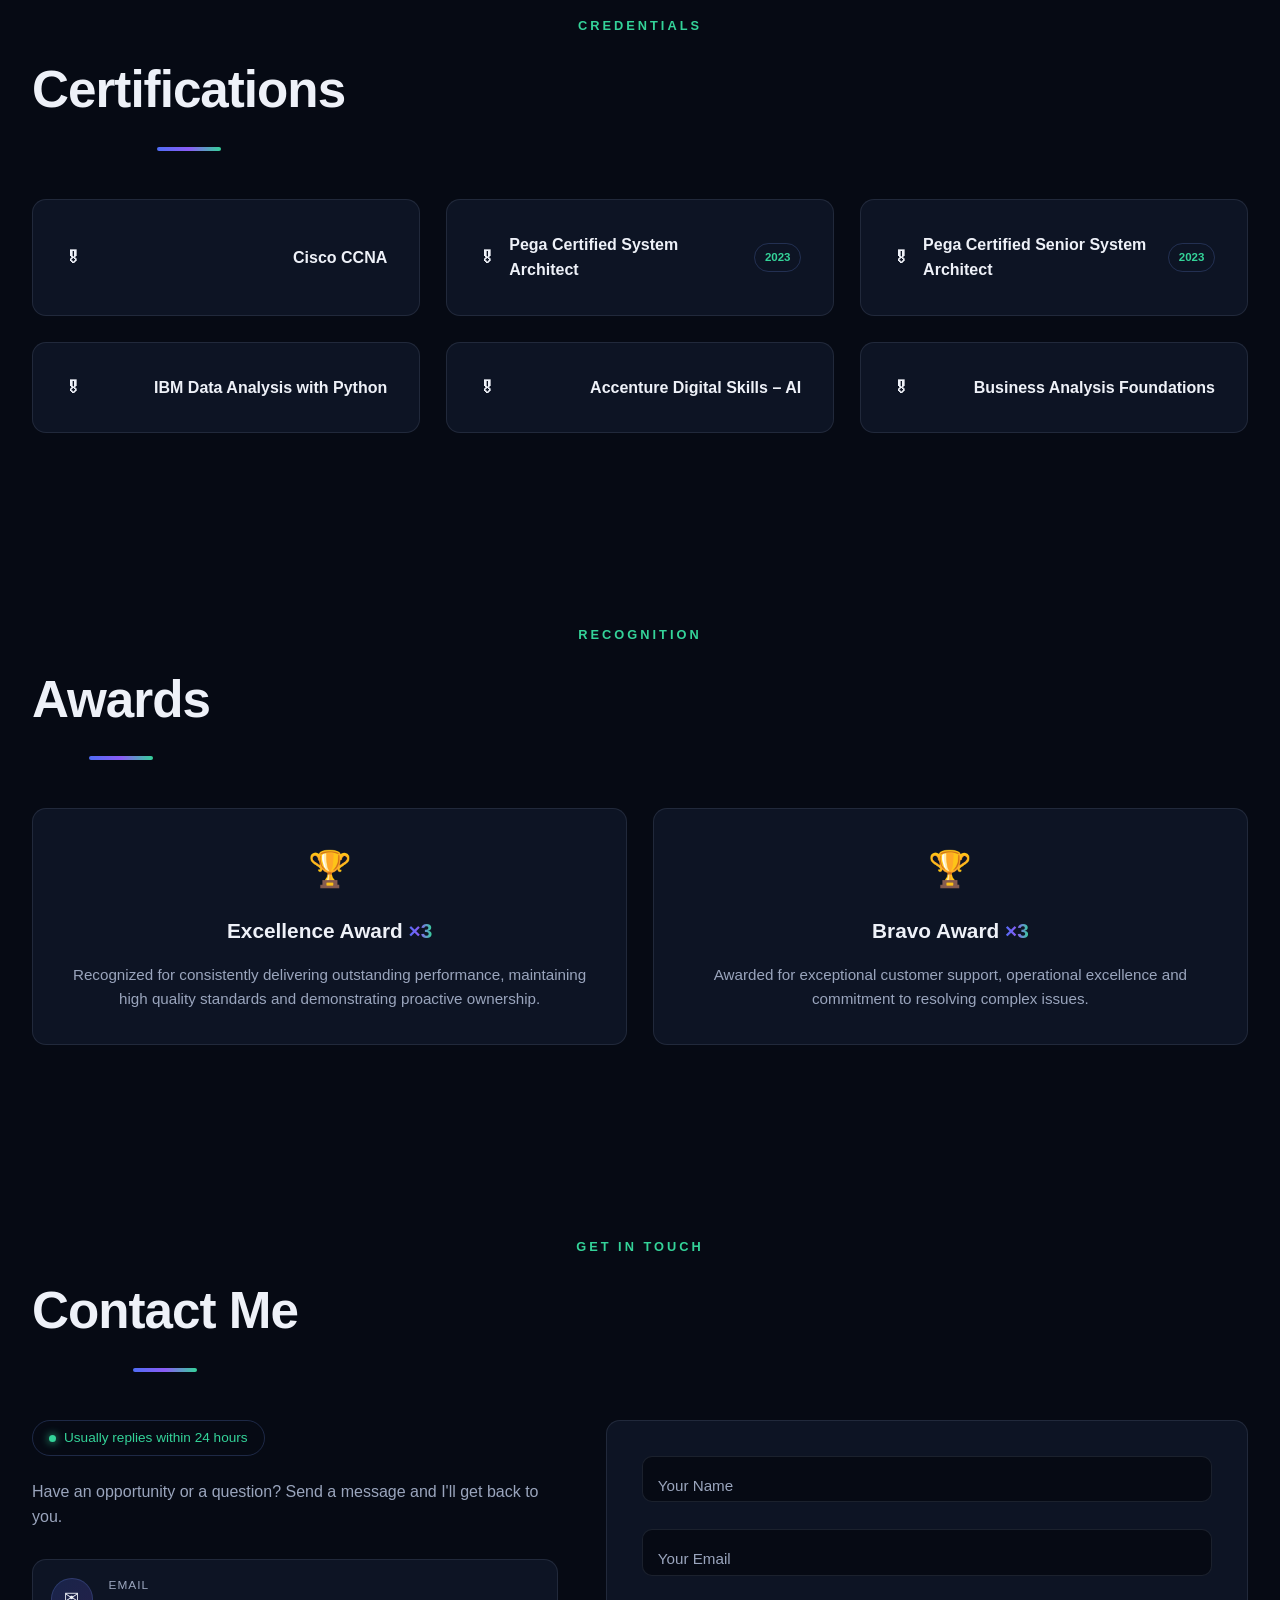
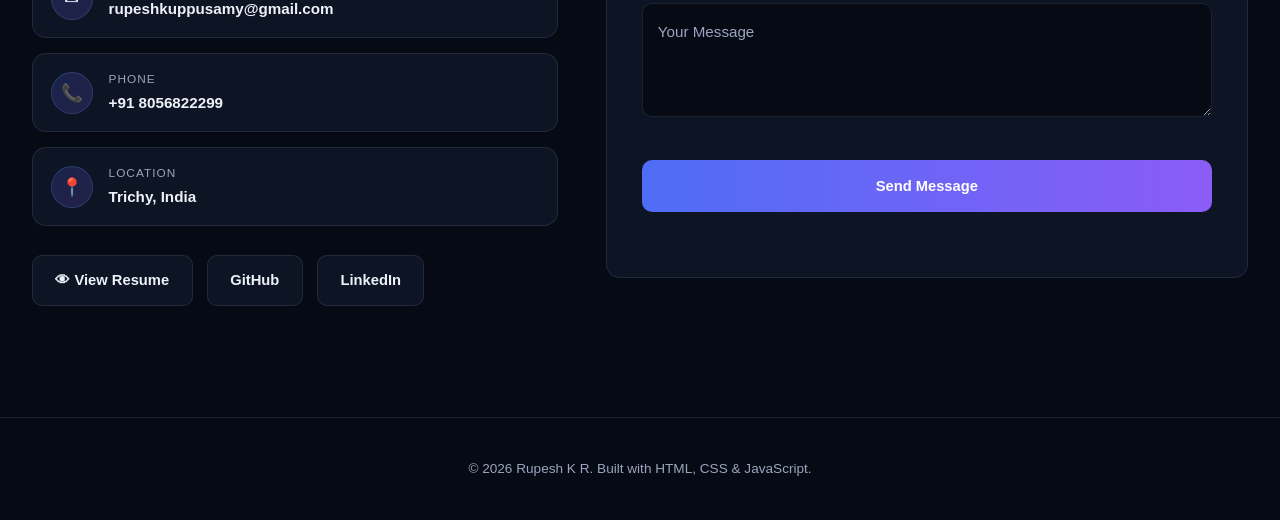
==== commit 500ff7e1: "Clean portfolio and fix security review issues" ====
--- a/index.html
+++ b/index.html
@@ -1,602 +1,1875 @@
 <!DOCTYPE html>
 <html lang="en">
+
 <head>
-<meta charset="UTF-8" />
-<meta name="viewport" content="width=device-width, initial-scale=1.0" />
-<title>Rupesh K R — Portfolio</title>
-<meta name="description" content="Rupesh K R — Resolution Coordinator turned Frontend/Full Stack Developer. Portfolio, projects, and skills." />
-
-<!-- Canonical (update to your real domain once GitHub Pages is live) -->
-<link rel="canonical" href="https://ru942.github.io/portfolio/" />
-<meta name="theme-color" content="#4f6df5" />
- 
-<!-- Favicons -->
-<link rel="icon" type="image/svg+xml" href="assets/favicon.svg" />
-<link rel="icon" type="image/png" sizes="32x32" href="assets/favicon-32.png" />
-<link rel="icon" type="image/png" sizes="16x16" href="assets/favicon-16.png" />
-<link rel="icon" type="image/png" sizes="192x192" href="assets/favicon-192.png" />
-<link rel="icon" type="image/png" sizes="512x512" href="assets/favicon-512.png" />
-<link rel="apple-touch-icon" href="assets/apple-touch-icon.png" />
-<link rel="shortcut icon" href="assets/favicon.ico" />
-
-<!-- Open Graph / social preview -->
-<meta property="og:type" content="website" />
-<meta property="og:title" content="Rupesh K R — Portfolio" />
-<meta property="og:description" content="Resolution Coordinator turned Frontend/Full Stack Developer. See my projects, skills, and journey." />
-<meta property="og:image" content="https://ru942.github.io/portfolio/assets/og-image.png" />
-<meta property="og:url" content="https://ru942.github.io/portfolio/" />
-
-<!-- Twitter card -->
-<meta name="twitter:card" content="summary_large_image" />
-<meta name="twitter:title" content="Rupesh K R — Portfolio" />
-<meta name="twitter:description" content="Resolution Coordinator turned Frontend/Full Stack Developer. See my projects, skills, and journey." />
-<meta name="twitter:image" content="https://ru942.github.io/portfolio/assets/og-image.png" />
-
-<!-- Structured data for search engines -->
-<script type="application/ld+json">
-{
-  "@context": "https://schema.org",
-  "@type": "Person",
-  "name": "Rupesh K R",
-  "jobTitle": "Resolution Coordinator / Frontend Developer",
-  "url": "https://ru942.github.io/portfolio/",
-  "image": "https://ru942.github.io/portfolio/assets/profile.jpg",
-  "email": "mailto:rupeshkuppusamy@gmail.com",
-  "telephone": "+91-8056822299",
-  "address": {
-    "@type": "PostalAddress",
-    "addressLocality": "Trichy",
-    "addressCountry": "IN"
-  },
-  "sameAs": [
-    "https://github.com/Ru942",
-    "https://linkedin.com/in/rupesh-k-r-70864a204"
-  ]
-}
-</script>
-
-<link rel="preconnect" href="https://fonts.googleapis.com">
-<link rel="preconnect" href="https://fonts.gstatic.com" crossorigin>
-<link href="https://fonts.googleapis.com/css2?family=Poppins:wght@400;500;600;700;800&family=Inter:wght@400;500;600&display=swap" rel="stylesheet">
-<link rel="stylesheet" href="style.css" />
-
-<!-- ===== Analytics (GoatCounter — free, no cookies, GDPR-friendly) =====
-     1. Create a free account at https://www.goatcounter.com
-     2. Replace YOURCODE below with the site code GoatCounter gives you
-     3. Your dashboard (pageviews, referrers, browsers) lives at https://YOURCODE.goatcounter.com -->
-<script data-goatcounter="https://YOURCODE.goatcounter.com/count"
-        async src="//gc.zgo.at/count.js"></script>
+    <meta charset="UTF-8">
+
+    <meta name="viewport" content="width=device-width, initial-scale=1.0">
+
+    <title>Rupesh K R — Portfolio</title>
+
+    <meta
+        name="description"
+        content="Rupesh K R — Resolution Coordinator turned Frontend and Full Stack Developer. Explore my projects, skills, certifications and professional journey."
+    >
+
+    <meta
+        name="robots"
+        content="index, follow, max-image-preview:large"
+    >
+
+    <meta
+        name="author"
+        content="Rupesh K R"
+    >
+
+    <meta
+        name="theme-color"
+        content="#4f6df5"
+    >
+
+    <!-- Security Policy
+         All executable JavaScript is local.
+         External form submission is allowed only to Formspree.
+    -->
+    <meta
+        http-equiv="Content-Security-Policy"
+        content="
+            default-src 'self';
+            script-src 'self';
+            style-src 'self' 'unsafe-inline';
+            img-src 'self' data:;
+            font-src 'self';
+            connect-src 'self' https://formspree.io;
+            form-action 'self' https://formspree.io;
+            frame-src 'self';
+            object-src 'self';
+            base-uri 'self';
+            upgrade-insecure-requests;
+        "
+    >
+
+    <!-- Canonical -->
+    <link
+        rel="canonical"
+        href="https://ru942.github.io/Portfolio/"
+    >
+
+    <!-- Favicons -->
+    <link
+        rel="icon"
+        type="image/svg+xml"
+        href="assets/favicon.svg"
+    >
+
+    <link
+        rel="icon"
+        type="image/png"
+        sizes="32x32"
+        href="assets/favicon-32.png"
+    >
+
+    <link
+        rel="icon"
+        type="image/png"
+        sizes="16x16"
+        href="assets/favicon-16.png"
+    >
+
+    <link
+        rel="icon"
+        type="image/png"
+        sizes="192x192"
+        href="assets/favicon-192.png"
+    >
+
+    <link
+        rel="icon"
+        type="image/png"
+        sizes="512x512"
+        href="assets/favicon-512.png"
+    >
+
+    <link
+        rel="apple-touch-icon"
+        href="assets/apple-touch-icon.png"
+    >
+
+    <link
+        rel="shortcut icon"
+        href="assets/favicon.ico"
+    >
+
+    <!-- Open Graph -->
+    <meta
+        property="og:type"
+        content="website"
+    >
+
+    <meta
+        property="og:title"
+        content="Rupesh K R — Portfolio"
+    >
+
+    <meta
+        property="og:description"
+        content="Resolution Coordinator turned Frontend and Full Stack Developer. Explore my projects, skills and professional journey."
+    >
+
+    <meta
+        property="og:image"
+        content="https://ru942.github.io/Portfolio/assets/og-image.png"
+    >
+
+    <meta
+        property="og:url"
+        content="https://ru942.github.io/Portfolio/"
+    >
+
+    <meta
+        property="og:site_name"
+        content="Rupesh K R Portfolio"
+    >
+
+    <!-- Twitter -->
+    <meta
+        name="twitter:card"
+        content="summary_large_image"
+    >
+
+    <meta
+        name="twitter:title"
+        content="Rupesh K R — Portfolio"
+    >
+
+    <meta
+        name="twitter:description"
+        content="Resolution Coordinator turned Frontend and Full Stack Developer."
+    >
+
+    <meta
+        name="twitter:image"
+        content="https://ru942.github.io/Portfolio/assets/og-image.png"
+    >
+
+    <!-- Structured Data -->
+    <script type="application/ld+json">
+    {
+        "@context": "https://schema.org",
+        "@type": "Person",
+        "name": "Rupesh K R",
+        "jobTitle": "Resolution Coordinator / Frontend Developer",
+        "url": "https://ru942.github.io/Portfolio/",
+        "image": "https://ru942.github.io/Portfolio/assets/profile.jpg",
+        "email": "mailto:rupeshkuppusamy@gmail.com",
+        "telephone": "+91-8056822299",
+        "address": {
+            "@type": "PostalAddress",
+            "addressLocality": "Trichy",
+            "addressCountry": "IN"
+        },
+        "sameAs": [
+            "https://github.com/Ru942",
+            "https://www.linkedin.com/in/rupesh-k-r-70864a204/"
+        ]
+    }
+    </script>
+
+    <!-- Local CSS only -->
+    <link
+        rel="stylesheet"
+        href="style.css"
+    >
 </head>
+
 <body>
 
-<div class="top-gradient-bar"></div>
-
-<!-- NAV -->
-<header class="navbar">
-  <div class="nav-inner">
-    <a href="#home" class="logo">Rupesh<span>.</span></a>
-    <nav class="nav-links" id="navLinks">
-      <a href="#about">About</a>
-      <a href="#journey">Journey</a>
-      <a href="#role">Role</a>
-      <a href="#skills">Skills</a>
-      <a href="#projects">Projects</a>
-      <a href="#contact">Contact</a>
-    </nav>
-    <div class="nav-actions">
-      <button id="themeToggle" class="icon-btn" aria-label="Toggle theme">
-        <svg id="sunIcon" width="18" height="18" viewBox="0 0 24 24" fill="none" stroke="currentColor" stroke-width="2" stroke-linecap="round" stroke-linejoin="round"><circle cx="12" cy="12" r="5"></circle><line x1="12" y1="1" x2="12" y2="3"></line><line x1="12" y1="21" x2="12" y2="23"></line><line x1="4.22" y1="4.22" x2="5.64" y2="5.64"></line><line x1="18.36" y1="18.36" x2="19.78" y2="19.78"></line><line x1="1" y1="12" x2="3" y2="12"></line><line x1="21" y1="12" x2="23" y2="12"></line><line x1="4.22" y1="19.78" x2="5.64" y2="18.36"></line><line x1="18.36" y1="5.64" x2="19.78" y2="4.22"></line></svg>
-        <svg id="moonIcon" width="18" height="18" viewBox="0 0 24 24" fill="none" stroke="currentColor" stroke-width="2" stroke-linecap="round" stroke-linejoin="round" style="display:none"><path d="M21 12.79A9 9 0 1 1 11.21 3 7 7 0 0 0 21 12.79z"></path></svg>
-      </button>
-      <button class="hamburger" id="hamburger" aria-label="Menu">
-        <span></span><span></span><span></span>
-      </button>
-    </div>
-  </div>
-</header>
-
-<!-- HERO -->
-<section id="home" class="section hero">
-  <div class="grid-bg"></div>
-  <div class="hero-inner">
-    <div class="hero-text">
-      <div class="badge"><span class="dot"></span> Available for opportunities</div>
-      <h1>Hi, I'm <span class="accent-text">Rupesh K R</span></h1>
-      <div class="typewrap"><span id="typewriter"></span><span class="cursor">|</span></div>
-      <p class="hero-desc">I solve complex operational challenges at Walmart while building modern, responsive web applications and Android experiences. My passion lies in combining technical problem-solving with software development to create meaningful digital solutions.</p>
-      <div class="btn-row">
-        <a href="#contact" class="btn btn-primary">✉ Contact Me</a>
-        <a href="#projects" class="btn btn-outline">→ Explore Projects</a>
-        <a href="https://github.com/Ru942" target="_blank" rel="noopener" class="btn btn-outline">GitHub</a>
-      </div>
-      <div class="btn-row">
-        <a href="https://linkedin.com/in/rupesh-k-r-70864a204" target="_blank" rel="noopener" class="btn btn-outline">LinkedIn</a>
-        <a href="resume.viewer.html" target="_blank" class="btn btn-outline">👁 View Resume</a>
-      </div>
-    </div>
-    <div class="hero-photo">
-      <div class="photo-stage" id="photoStage">
-        <div class="orbit-chip chip-1">⚛ Frontend</div>
-        <div class="orbit-chip chip-2">📱 Android</div>
-        <div class="orbit-chip chip-3">🧩 .NET MAUI</div>
-        <div class="photo-box" id="photoBox">
-          <div class="photo-box-inner">
-            <img src="assets/profile.jpg" alt="Rupesh K R" onerror="this.style.display='none'; this.parentElement.parentElement.classList.add('no-img')" />
-          </div>
+    <div class="top-gradient-bar"></div>
+
+    <!-- NAVIGATION -->
+    <header class="navbar">
+
+        <div class="nav-inner">
+
+            <a
+                href="#home"
+                class="logo"
+            >
+                Rupesh<span>.</span>
+            </a>
+
+            <nav
+                class="nav-links"
+                id="navLinks"
+            >
+
+                <a href="#about">About</a>
+                <a href="#journey">Journey</a>
+                <a href="#role">Role</a>
+                <a href="#skills">Skills</a>
+                <a href="#projects">Projects</a>
+                <a href="#contact">Contact</a>
+
+            </nav>
+
+            <div class="nav-actions">
+
+                <button
+                    id="themeToggle"
+                    class="icon-btn"
+                    type="button"
+                    aria-label="Toggle theme"
+                >
+
+                    <svg
+                        id="sunIcon"
+                        width="18"
+                        height="18"
+                        viewBox="0 0 24 24"
+                        fill="none"
+                        stroke="currentColor"
+                        stroke-width="2"
+                        stroke-linecap="round"
+                        stroke-linejoin="round"
+                    >
+                        <circle cx="12" cy="12" r="5"></circle>
+                        <line x1="12" y1="1" x2="12" y2="3"></line>
+                        <line x1="12" y1="21" x2="12" y2="23"></line>
+                        <line x1="4.22" y1="4.22" x2="5.64" y2="5.64"></line>
+                        <line x1="18.36" y1="18.36" x2="19.78" y2="19.78"></line>
+                        <line x1="1" y1="12" x2="3" y2="12"></line>
+                        <line x1="21" y1="12" x2="23" y2="12"></line>
+                        <line x1="4.22" y1="19.78" x2="5.64" y2="18.36"></line>
+                        <line x1="18.36" y1="5.64" x2="19.78" y2="4.22"></line>
+                    </svg>
+
+                    <svg
+                        id="moonIcon"
+                        width="18"
+                        height="18"
+                        viewBox="0 0 24 24"
+                        fill="none"
+                        stroke="currentColor"
+                        stroke-width="2"
+                        stroke-linecap="round"
+                        stroke-linejoin="round"
+                        style="display:none"
+                    >
+                        <path d="M21 12.79A9 9 0 1 1 11.21 3 7 7 0 0 0 21 12.79z"></path>
+                    </svg>
+
+                </button>
+
+                <button
+                    class="hamburger"
+                    id="hamburger"
+                    type="button"
+                    aria-label="Open navigation menu"
+                    aria-expanded="false"
+                >
+                    <span></span>
+                    <span></span>
+                    <span></span>
+                </button>
+
+            </div>
+
         </div>
-      </div>
-    </div>
-  </div>
-  <a href="#about" class="scroll-cue" aria-label="Scroll down">⌄</a>
-</section>
-
-<!-- STATS -->
-<section class="section stats-section">
-  <p class="eyebrow center">SNAPSHOT</p>
-  <h2 class="section-title center">By The Numbers</h2>
-  <div class="stats-grid">
-    <div class="stat-card">
-      <div class="stat-number" data-target="1" data-suffix="+">0</div>
-      <div class="stat-label">Years Professional Experience</div>
-    </div>
-    <div class="stat-card">
-      <div class="stat-number" data-target="5" data-suffix="">0</div>
-      <div class="stat-label">Projects Shipped</div>
-    </div>
-    <div class="stat-card">
-      <div class="stat-number" data-target="6" data-suffix="">0</div>
-      <div class="stat-label">Certifications Earned</div>
-    </div>
-    <div class="stat-card">
-      <div class="stat-number" data-target="6" data-suffix="">0</div>
-      <div class="stat-label">Awards Won</div>
-    </div>
-    <div class="stat-card">
-      <div class="stat-number" data-target="98" data-suffix="%+">0</div>
-      <div class="stat-label">SLA Compliance</div>
-    </div>
-  </div>
-</section>
-
-<!-- ABOUT -->
-<section id="about" class="section">
-  <p class="eyebrow center">ABOUT ME</p>
-  <h2 class="section-title center">Who Am I?</h2>
-  <div class="grid grid-3">
-    <div class="card">
-      <div class="card-icon">🧠</div>
-      <h3>Problem Solver</h3>
-      <p>Breaking down complex operational challenges into clear, actionable solutions.</p>
-    </div>
-    <div class="card">
-      <div class="card-icon">💡</div>
-      <h3>Critical Thinker</h3>
-      <p>Analyzing root causes and making decisions grounded in data and impact.</p>
-    </div>
-    <div class="card">
-      <div class="card-icon">&lt;/&gt;</div>
-      <h3>Frontend Developer</h3>
-      <p>Building modern, responsive web experiences with clean, maintainable code.</p>
-    </div>
-    <div class="card">
-      <div class="card-icon">📱</div>
-      <h3>Android Developer</h3>
-      <p>Crafting native and .NET MAUI mobile apps with Java, Kotlin and C#.</p>
-    </div>
-    <div class="card">
-      <div class="card-icon">🎧</div>
-      <h3>Technical Support</h3>
-      <p>Delivering high-quality incident resolution and customer communication.</p>
-    </div>
-    <div class="card">
-      <div class="card-icon">🎓</div>
-      <h3>Continuous Learner</h3>
-      <p>Constantly expanding skills toward full stack software engineering.</p>
-    </div>
-  </div>
-</section>
-
-<!-- JOURNEY -->
-<section id="journey" class="section">
-  <p class="eyebrow center">MY JOURNEY</p>
-  <h2 class="section-title center">Where I've Been</h2>
-  <div class="timeline">
-    <div class="timeline-line"></div>
-
-    <div class="tl-item tl-left">
-      <div class="tl-card">
-        <h3>Started B.Tech Information Technology</h3>
-        <p>Began my engineering journey with a focus on IT fundamentals.</p>
-      </div>
-      <div class="tl-dot">2020</div>
-    </div>
-
-    <div class="tl-item tl-right">
-      <div class="tl-card">
-        <h3>BSNL Telecom Internship</h3>
-        <p>OSPF, BGP, EIGRP, Routing and Cisco Networking hands-on experience.</p>
-      </div>
-    </div>
-
-    <div class="tl-item tl-left">
-      <div class="tl-card highlight cert-highlight">
-        <span class="cert-flag">🎓 Certification</span>
-        <h3>Pega Certified System Architect (CSA) &amp; Senior System Architect (CSSA)</h3>
-        <p>Completed both Pega certifications, strengthening BPM and case-management architecture skills.</p>
-      </div>
-      <div class="tl-dot cert">2023</div>
-    </div>
-
-    <div class="tl-item tl-right">
-      <div class="tl-card">
-        <h3>Android Developer @ Hotspot Express</h3>
-        <p>Java, Kotlin, .NET MAUI and application optimization.</p>
-      </div>
-      <div class="tl-dot">2024</div>
-    </div>
-
-    <div class="tl-item tl-left">
-      <div class="tl-card">
-        <h3>Frontend Developer</h3>
-        <p>Building modern, responsive web applications.</p>
-      </div>
-    </div>
-
-    <div class="tl-item tl-right">
-      <div class="tl-card highlight">
-        <h3>Resolution Coordinator @ Walmart Global Tech</h3>
-        <p>Owning operational incident resolution at scale.</p>
-      </div>
-      <div class="tl-dot today">Today</div>
-    </div>
-
-    <div class="tl-item tl-left">
-      <div class="tl-card">
-        <h3>Full Stack Software Engineer</h3>
-        <p>Combining operations, problem-solving and engineering.</p>
-      </div>
-    </div>
-  </div>
-</section>
-
-<!-- ROLE -->
-<section id="role" class="section">
-  <p class="eyebrow center">CURRENT ROLE</p>
-  <h2 class="section-title center">Resolution Coordinator @ Walmart Global Tech</h2>
-  <div class="grid grid-2 role-grid">
-    <div class="card">
-      <h3 class="card-heading blue">Responsibilities</h3>
-      <div class="tag-wrap">
-        <span class="tag">Resolve operational issues</span>
-        <span class="tag">Incident Management</span>
-        <span class="tag">Transportation Support</span>
-        <span class="tag">Pickup Support</span>
-        <span class="tag">Online Grocery Support</span>
-        <span class="tag">Cross-functional Collaboration</span>
-        <span class="tag">Chat Support</span>
-        <span class="tag">Email Support</span>
-        <span class="tag">Root Cause Analysis</span>
-        <span class="tag">Customer Communication</span>
-        <span class="tag">Technical Troubleshooting</span>
-        <span class="tag">ServiceNow ITSM</span>
-        <span class="tag">Escalation Handling</span>
-      </div>
-    </div>
-    <div class="card">
-      <h3 class="card-heading green">Achievements</h3>
-      <ul class="check-list">
-        <li>Maintained excellent SLA compliance</li>
-        <li>Handled multiple concurrent incidents</li>
-        <li>Strong stakeholder communication</li>
-        <li>Recognized for quality and ownership</li>
-      </ul>
-    </div>
-  </div>
-</section>
-
-<!-- WHY HIRE ME -->
-<section id="bring" class="section">
-  <p class="eyebrow center">WHY HIRE ME</p>
-  <h2 class="section-title center">What I Bring</h2>
-  <div class="pill-wrap center">
-    <span class="pill">Operational Excellence</span>
-    <span class="pill">Customer-Focused Problem Solving</span>
-    <span class="pill">Frontend Development</span>
-    <span class="pill">Android Development</span>
-    <span class="pill">Technical Support</span>
-    <span class="pill">Incident Management</span>
-    <span class="pill">Strong Communication</span>
-    <span class="pill">Analytical Thinking</span>
-    <span class="pill">Quick Learner</span>
-    <span class="pill">Team Collaboration</span>
-    <span class="pill">Continuous Improvement</span>
-  </div>
-</section>
-
-<!-- CAREER GOALS -->
-<section class="section">
-  <p class="eyebrow center">CAREER GOALS</p>
-  <h2 class="section-title center">Where I'm Heading</h2>
-  <div class="goal-box">
-    <p>My goal is to transition into a Full Stack Software Engineer role where I can combine my operational experience, problem-solving mindset, and software development skills to build scalable applications that deliver real business value.</p>
-  </div>
-</section>
-
-<!-- SKILLS -->
-<section id="skills" class="section">
-  <p class="eyebrow center">TECH STACK</p>
-  <h2 class="section-title center">What I Work With</h2>
-  <div class="grid grid-2">
-    <div class="card">
-      <h3 class="card-heading green">Frontend</h3>
-      <div class="tag-wrap">
-        <span class="tag">HTML5</span>
-        <span class="tag">CSS3</span>
-        <span class="tag">JavaScript</span>
-        <span class="tag">React</span>
-        <span class="tag">Tailwind CSS</span>
-        <span class="tag">Responsive Design</span>
-      </div>
-    </div>
-    <div class="card">
-      <h3 class="card-heading green">Backend</h3>
-      <div class="tag-wrap">
-        <span class="tag">Java</span>
-        <span class="tag">C#</span>
-        <span class="tag">.NET MAUI</span>
-        <span class="tag">Android</span>
-        <span class="tag">Kotlin</span>
-        <span class="tag">SQLite</span>
-      </div>
-    </div>
-    <div class="card">
-      <h3 class="card-heading green">Networking</h3>
-      <div class="tag-wrap">
-        <span class="tag">TCP/IP</span>
-        <span class="tag">OSPF</span>
-        <span class="tag">BGP</span>
-        <span class="tag">EIGRP</span>
-        <span class="tag">VPN</span>
-        <span class="tag">Routing</span>
-      </div>
-    </div>
-    <div class="card">
-      <h3 class="card-heading green">Tools</h3>
-      <div class="tag-wrap">
-        <span class="tag">Git</span>
-        <span class="tag">GitHub</span>
-        <span class="tag">VS Code</span>
-        <span class="tag">Visual Studio</span>
-        <span class="tag">Android Studio</span>
-      </div>
-    </div>
-  </div>
-</section>
-
-<!-- PROJECTS -->
-<section id="projects" class="section">
-  <p class="eyebrow center">PORTFOLIO</p>
-  <h2 class="section-title center">Featured Projects</h2>
-  <div class="filter-row">
-    <button class="filter-btn active" data-filter="all">All</button>
-    <button class="filter-btn" data-filter="React">React</button>
-    <button class="filter-btn" data-filter="JavaScript">JavaScript</button>
-    <button class="filter-btn" data-filter="Tailwind">Tailwind</button>
-    <button class="filter-btn" data-filter="HTML/CSS">HTML/CSS</button>
-  </div>
-  <div class="grid grid-2" id="projectGrid">
-
-    <div class="card project-card featured" data-tag="React">
-      <span class="featured-badge new-badge">🆕 Latest Build</span>
-      <div class="project-head">
-        <h3>Dynamic Gallery</h3>
-        <a href="https://dynamic-gallery-eight.vercel.app/" target="_blank" rel="noopener" aria-label="Live demo of Dynamic Gallery">↗</a>
-      </div>
-      <div class="tag-wrap small-wrap">
-        <span class="tag small">React</span>
-        <span class="tag small">JavaScript</span>
-        <span class="tag small">Responsive Design</span>
-      </div>
-      <p class="feature-list"><b>Features:</b> Component-driven image gallery, dynamic filtering/layout, smooth transitions, fully responsive grid, deployed on Vercel.</p>
-      <details class="case-study">
-        <summary>📖 Case Study</summary>
-        <p><b>Challenge:</b> Build a fast, interactive image gallery using modern component architecture instead of plain JavaScript DOM manipulation.</p>
-        <p><b>Solution:</b> Built with React functional components and hooks for state-driven rendering, then deployed with a CI-friendly Vercel pipeline for instant live updates.</p>
-        <p><b>Result:</b> Smooth, dynamic browsing experience; reusable component structure; first hands-on React project shipped to production.</p>
-      </details>
-      <div class="project-btn-row">
-        <a href="https://dynamic-gallery-eight.vercel.app/" target="_blank" rel="noopener" class="btn btn-outline demo-btn">→ Live Demo</a>
-        <a href="https://github.com/Ru942/Dynamic-Gallery" target="_blank" rel="noopener" class="btn btn-outline demo-btn">&lt;/&gt; Code</a>
-        <a href="https://www.linkedin.com/posts/rupesh-k-r-70864a204_react-app-activity-7486805084094439424-euX3" target="_blank" rel="noopener" class="btn btn-outline demo-btn">💼 LinkedIn Post</a>
-      </div>
-    </div>
-
-    <div class="card project-card featured" data-tag="JavaScript">
-      <span class="featured-badge">⭐ Featured Project</span>
-      <div class="project-head">
-        <h3>Nostra — Modern Fashion E-Commerce Platform</h3>
-        <a href="https://ru942.github.io/Nostra/" target="_blank" rel="noopener" aria-label="Live demo of Nostra">↗</a>
-      </div>
-      <div class="tag-wrap small-wrap">
-        <span class="tag small">HTML5</span>
-        <span class="tag small">CSS3</span>
-        <span class="tag small">JavaScript</span>
-        <span class="tag small">Responsive Design</span>
-      </div>
-      <p class="feature-list"><b>Features:</b> Responsive UI, product collections, JS-powered search, category filters, hero image slider, mobile navigation, contact page, FAQ section, interactive animations.</p>
-      <details class="case-study">
-        <summary>📖 Case Study</summary>
-        <p><b>Challenge:</b> Build a responsive e-commerce website with dynamic product search, filtering, and a seamless mobile experience.</p>
-        <p><b>Solution:</b> Developed a modern fashion store with JavaScript-powered search and category filtering, optimized layouts for all devices, and interactive UI components.</p>
-        <p><b>Result:</b> Responsive across desktop, tablet, and mobile; improved user navigation; clean, scalable UI; interactive shopping experience.</p>
-      </details>
-      <div class="project-btn-row"><a href="https://ru942.github.io/Nostra/" target="_blank" rel="noopener" class="btn btn-outline demo-btn">→ Live Demo</a><a href="https://github.com/Ru942/Nostra" target="_blank" rel="noopener" class="btn btn-outline demo-btn">&lt;/&gt; Code</a></div>
-    </div>
-
-    <div class="card project-card" data-tag="Tailwind">
-      <div class="project-head">
-        <h3>Greenden — Responsive Plant Store</h3>
-        <a href="https://ru942.github.io/Greenden-Tailwind/" target="_blank" rel="noopener" aria-label="Live demo of Greenden">↗</a>
-      </div>
-      <div class="tag-wrap small-wrap">
-        <span class="tag small">HTML</span>
-        <span class="tag small">Tailwind CSS</span>
-      </div>
-      <p class="feature-list"><b>Features:</b> Fully responsive, modern landing page, product cards, customer reviews, clean design.</p>
-      <details class="case-study">
-        <summary>📖 Case Study</summary>
-        <p><b>Challenge:</b> Create a fast, modern website using only Tailwind CSS.</p>
-        <p><b>Solution:</b> Built a responsive plant store with reusable utility classes and a clean component-based layout.</p>
-        <p><b>Result:</b> Lightweight website, excellent mobile responsiveness, modern user experience.</p>
-      </details>
-      <div class="project-btn-row"><a href="https://ru942.github.io/Greenden-Tailwind/" target="_blank" rel="noopener" class="btn btn-outline demo-btn">→ Live Demo</a><a href="https://github.com/Ru942/Greenden-Tailwind" target="_blank" rel="noopener" class="btn btn-outline demo-btn">&lt;/&gt; Code</a></div>
-    </div>
-
-    <div class="card project-card" data-tag="HTML/CSS">
-      <div class="project-head">
-        <h3>Globe Buddy — TripAdvisor Clone</h3>
-        <a href="https://ru942.github.io/GlobeBuddy_Clone_Website/" target="_blank" rel="noopener" aria-label="Live demo of Globe Buddy">↗</a>
-      </div>
-      <div class="tag-wrap small-wrap">
-        <span class="tag small">HTML</span>
-        <span class="tag small">CSS</span>
-      </div>
-      <p class="feature-list"><b>Features:</b> Travel landing page, destination cards, hotel listings, responsive design.</p>
-      <details class="case-study">
-        <summary>📖 Case Study</summary>
-        <p><b>Challenge:</b> Recreate a travel website interface inspired by TripAdvisor.</p>
-        <p><b>Solution:</b> Designed responsive layouts and travel cards with attention to spacing, typography, and usability.</p>
-        <p><b>Result:</b> Clean UI, responsive layout, improved frontend development skills.</p>
-      </details>
-      <div class="project-btn-row"><a href="https://ru942.github.io/GlobeBuddy_Clone_Website/" target="_blank" rel="noopener" class="btn btn-outline demo-btn">→ Live Demo</a><a href="https://github.com/Ru942/GlobeBuddy_Clone_Website" target="_blank" rel="noopener" class="btn btn-outline demo-btn">&lt;/&gt; Code</a></div>
-    </div>
-
-    <div class="card project-card" data-tag="HTML/CSS">
-      <div class="project-head">
-        <h3>Udemy Clone</h3>
-        <a href="https://ru942.github.io/Udemy_Clone_website/" target="_blank" rel="noopener" aria-label="Live demo of Udemy Clone">↗</a>
-      </div>
-      <div class="tag-wrap small-wrap">
-        <span class="tag small">HTML</span>
-        <span class="tag small">CSS</span>
-      </div>
-      <p class="feature-list"><b>Features:</b> Hero banner, course cards, navigation, categories, responsive layout.</p>
-      <details class="case-study">
-        <summary>📖 Case Study</summary>
-        <p><b>Challenge:</b> Build an online learning platform interface similar to Udemy.</p>
-        <p><b>Solution:</b> Created reusable layouts, responsive grids, and intuitive navigation to mirror a modern course marketplace.</p>
-        <p><b>Result:</b> Improved layout design skills, better understanding of responsive web design, professional UI implementation.</p>
-      </details>
-      <div class="project-btn-row"><a href="https://ru942.github.io/Udemy_Clone_website/" target="_blank" rel="noopener" class="btn btn-outline demo-btn">→ Live Demo</a><a href="https://github.com/Ru942/Udemy_Clone_website" target="_blank" rel="noopener" class="btn btn-outline demo-btn">&lt;/&gt; Code</a></div>
-    </div>
-
-  </div>
-</section>
-
-<!-- CERTIFICATIONS -->
-<section id="certs" class="section">
-  <p class="eyebrow center">CREDENTIALS</p>
-  <h2 class="section-title center">Certifications</h2>
-  <div class="grid grid-3">
-    <div class="card cert-card">🎖 <span>Cisco CCNA</span></div>
-    <div class="card cert-card"><span>🎖 <b>Pega Certified System Architect</b></span><span class="cert-year">2023</span></div>
-    <div class="card cert-card"><span>🎖 <b>Pega Certified Senior System Architect</b></span><span class="cert-year">2023</span></div>
-    <div class="card cert-card">🎖 <span>IBM Data Analysis with Python</span></div>
-    <div class="card cert-card">🎖 <span>Accenture Digital Skills – AI</span></div>
-    <div class="card cert-card">🎖 <span>Business Analysis Foundations</span></div>
-  </div>
-</section>
-
-<!-- AWARDS -->
-<section id="awards" class="section">
-  <p class="eyebrow center">RECOGNITION</p>
-  <h2 class="section-title center">Awards</h2>
-  <div class="grid grid-2">
-    <div class="card award-card">
-      <div class="trophy">🏆</div>
-      <h3>Excellence Award <span class="accent-text">×3</span></h3>
-      <p>Recognized for consistently delivering outstanding performance, maintaining high quality standards, and demonstrating proactive ownership.</p>
-    </div>
-    <div class="card award-card">
-      <div class="trophy">🏆</div>
-      <h3>Bravo Award <span class="accent-text">×3</span></h3>
-      <p>Awarded for exceptional customer support, operational excellence, and commitment to resolving complex issues.</p>
-    </div>
-  </div>
-</section>
-
-<!-- CONTACT -->
-<section id="contact" class="section">
-  <p class="eyebrow center">GET IN TOUCH</p>
-  <h2 class="section-title center">Contact Me</h2>
-  <div class="contact-grid">
-
-    <div class="contact-info">
-      <div class="badge contact-badge"><span class="dot"></span> Usually replies within 24 hours</div>
-      <p class="contact-intro">Have an opportunity or a question? Send a message and I'll get back to you.</p>
-
-      <a href="mailto:rupeshkuppusamy@gmail.com" class="contact-tile">
-        <span class="contact-icon">✉</span>
-        <span class="contact-tile-text">
-          <span class="contact-label">Email</span>
-          <span class="contact-value">rupeshkuppusamy@gmail.com</span>
-        </span>
-      </a>
-      <a href="tel:+918056822299" class="contact-tile">
-        <span class="contact-icon">📞</span>
-        <span class="contact-tile-text">
-          <span class="contact-label">Phone</span>
-          <span class="contact-value">+91 8056822299</span>
-        </span>
-      </a>
-      <div class="contact-tile no-link">
-        <span class="contact-icon">📍</span>
-        <span class="contact-tile-text">
-          <span class="contact-label">Location</span>
-          <span class="contact-value">Trichy, India</span>
-        </span>
-      </div>
-
-      <div class="btn-row" style="margin-top:1.8rem">
-        <a href="resume.viewer.html" target="_blank" class="btn btn-outline">👁 View Resume</a>
-        <a href="https://github.com/Ru942" target="_blank" rel="noopener" class="btn btn-outline">GitHub</a>
-        <a href="https://linkedin.com/in/rupesh-k-r-70864a204" target="_blank" rel="noopener" class="btn btn-outline">LinkedIn</a>
-      </div>
-    </div>
-
-    <form class="contact-form" id="contactForm" action="https://formspree.io/f/YOUR_FORM_ID" method="POST" novalidate>
-      <!-- honeypot field: invisible to humans, catches basic spam bots -->
-      <input type="text" name="_gotcha" class="hp-field" tabindex="-1" autocomplete="off" aria-hidden="true" />
-      <div class="field">
-        <input type="text" id="name" name="name" placeholder=" " required />
-        <label for="name">Your Name</label>
-        <span class="field-line"></span>
-      </div>
-      <div class="field">
-        <input type="email" id="email" name="_replyto" placeholder=" " required />
-        <label for="email">Your Email</label>
-        <span class="field-line"></span>
-      </div>
-      <div class="field">
-        <textarea id="message" name="message" rows="5" placeholder=" " required></textarea>
-        <label for="message">Your Message</label>
-        <span class="field-line"></span>
-      </div>
-
-      <button type="submit" class="btn btn-primary full send-btn" id="sendBtn">
-        <span class="btn-label">Send Message</span>
-        <span class="btn-spinner"></span>
-        <span class="btn-check">✓ Sent</span>
-      </button>
-      <p class="form-note" id="formNote"></p>
-    </form>
-  </div>
-</section>
-
-<footer class="footer">
-  <p>© <span id="year"></span> Rupesh K R. Built with HTML, CSS &amp; JavaScript.</p>
-</footer>
-
-<script src="script.js"></script>
+
+    </header>
+
+
+    <!-- HERO -->
+    <section
+        id="home"
+        class="section hero"
+    >
+
+        <div class="grid-bg"></div>
+
+        <div class="hero-inner">
+
+            <div class="hero-text">
+
+                <div class="badge">
+                    <span class="dot"></span>
+                    Available for opportunities
+                </div>
+
+                <h1>
+                    Hi, I'm
+                    <span class="accent-text">
+                        Rupesh K R
+                    </span>
+                </h1>
+
+                <div class="typewrap">
+                    <span id="typewriter"></span>
+                    <span class="cursor">|</span>
+                </div>
+
+                <p class="hero-desc">
+                    I solve complex operational challenges at Walmart while
+                    building modern, responsive web applications and Android
+                    experiences. My passion lies in combining technical
+                    problem-solving with software development to create
+                    meaningful digital solutions.
+                </p>
+
+                <div class="btn-row">
+
+                    <a
+                        href="#contact"
+                        class="btn btn-primary"
+                    >
+                        ✉ Contact Me
+                    </a>
+
+                    <a
+                        href="#projects"
+                        class="btn btn-outline"
+                    >
+                        → Explore Projects
+                    </a>
+
+                    <a
+                        href="https://github.com/Ru942"
+                        target="_blank"
+                        rel="noopener noreferrer"
+                        class="btn btn-outline"
+                    >
+                        GitHub
+                    </a>
+
+                </div>
+
+                <div class="btn-row">
+
+                    <a
+                        href="https://www.linkedin.com/in/rupesh-k-r-70864a204/"
+                        target="_blank"
+                        rel="noopener noreferrer"
+                        class="btn btn-outline"
+                    >
+                        LinkedIn
+                    </a>
+
+                    <a
+                        href="resume.viewer.html"
+                        target="_blank"
+                        rel="noopener noreferrer"
+                        class="btn btn-outline"
+                    >
+                        👁 View Resume
+                    </a>
+
+                </div>
+
+            </div>
+
+
+            <div class="hero-photo">
+
+                <div
+                    class="photo-stage"
+                    id="photoStage"
+                >
+
+                    <div class="orbit-chip chip-1">
+                        ⚛ Frontend
+                    </div>
+
+                    <div class="orbit-chip chip-2">
+                        📱 Android
+                    </div>
+
+                    <div class="orbit-chip chip-3">
+                        🧩 .NET MAUI
+                    </div>
+
+                    <div
+                        class="photo-box"
+                        id="photoBox"
+                    >
+
+                        <div class="photo-box-inner">
+
+                            <img
+                                src="assets/profile.jpg"
+                                alt="Professional profile photo of Rupesh K R"
+                            >
+
+                        </div>
+
+                    </div>
+
+                </div>
+
+            </div>
+
+        </div>
+
+        <a
+            href="#about"
+            class="scroll-cue"
+            aria-label="Scroll down"
+        >
+            ⌄
+        </a>
+
+    </section>
+
+
+    <!-- STATS -->
+    <section class="section stats-section">
+
+        <p class="eyebrow center">
+            SNAPSHOT
+        </p>
+
+        <h2 class="section-title center">
+            By The Numbers
+        </h2>
+
+        <div class="stats-grid">
+
+            <div class="stat-card">
+                <div
+                    class="stat-number"
+                    data-target="1"
+                    data-suffix="+"
+                >
+                    0
+                </div>
+                <div class="stat-label">
+                    Years Professional Experience
+                </div>
+            </div>
+
+            <div class="stat-card">
+                <div
+                    class="stat-number"
+                    data-target="5"
+                    data-suffix=""
+                >
+                    0
+                </div>
+                <div class="stat-label">
+                    Projects Shipped
+                </div>
+            </div>
+
+            <div class="stat-card">
+                <div
+                    class="stat-number"
+                    data-target="6"
+                    data-suffix=""
+                >
+                    0
+                </div>
+                <div class="stat-label">
+                    Certifications Earned
+                </div>
+            </div>
+
+            <div class="stat-card">
+                <div
+                    class="stat-number"
+                    data-target="6"
+                    data-suffix=""
+                >
+                    0
+                </div>
+                <div class="stat-label">
+                    Awards Won
+                </div>
+            </div>
+
+            <div class="stat-card">
+                <div
+                    class="stat-number"
+                    data-target="98"
+                    data-suffix="%+"
+                >
+                    0
+                </div>
+                <div class="stat-label">
+                    SLA Compliance
+                </div>
+            </div>
+
+        </div>
+
+    </section>
+
+
+    <!-- ABOUT -->
+    <section
+        id="about"
+        class="section"
+    >
+
+        <p class="eyebrow center">
+            ABOUT ME
+        </p>
+
+        <h2 class="section-title center">
+            Who Am I?
+        </h2>
+
+        <div class="grid grid-3">
+
+            <div class="card">
+                <div class="card-icon">🧠</div>
+                <h3>Problem Solver</h3>
+                <p>
+                    Breaking down complex operational challenges into clear,
+                    actionable solutions.
+                </p>
+            </div>
+
+            <div class="card">
+                <div class="card-icon">💡</div>
+                <h3>Critical Thinker</h3>
+                <p>
+                    Analyzing root causes and making decisions grounded in
+                    data and impact.
+                </p>
+            </div>
+
+            <div class="card">
+                <div class="card-icon">&lt;/&gt;</div>
+                <h3>Frontend Developer</h3>
+                <p>
+                    Building modern, responsive web experiences with clean,
+                    maintainable code.
+                </p>
+            </div>
+
+            <div class="card">
+                <div class="card-icon">📱</div>
+                <h3>Android Developer</h3>
+                <p>
+                    Crafting native and .NET MAUI mobile apps with Java,
+                    Kotlin and C#.
+                </p>
+            </div>
+
+            <div class="card">
+                <div class="card-icon">🎧</div>
+                <h3>Technical Support</h3>
+                <p>
+                    Delivering high-quality incident resolution and customer
+                    communication.
+                </p>
+            </div>
+
+            <div class="card">
+                <div class="card-icon">🎓</div>
+                <h3>Continuous Learner</h3>
+                <p>
+                    Constantly expanding skills toward full stack software
+                    engineering.
+                </p>
+            </div>
+
+        </div>
+
+    </section>
+
+
+    <!-- JOURNEY -->
+    <section
+        id="journey"
+        class="section"
+    >
+
+        <p class="eyebrow center">
+            MY JOURNEY
+        </p>
+
+        <h2 class="section-title center">
+            Where I've Been
+        </h2>
+
+        <div class="timeline">
+
+            <div class="timeline-line"></div>
+
+            <div class="tl-item tl-left">
+
+                <div class="tl-card">
+                    <h3>
+                        Started B.Tech Information Technology
+                    </h3>
+
+                    <p>
+                        Began my engineering journey with a focus on IT
+                        fundamentals.
+                    </p>
+                </div>
+
+                <div class="tl-dot">
+                    2020
+                </div>
+
+            </div>
+
+
+            <div class="tl-item tl-right">
+
+                <div class="tl-card">
+                    <h3>
+                        BSNL Telecom Internship
+                    </h3>
+
+                    <p>
+                        OSPF, BGP, EIGRP, Routing and Cisco Networking
+                        hands-on experience.
+                    </p>
+                </div>
+
+            </div>
+
+
+            <div class="tl-item tl-left">
+
+                <div class="tl-card highlight cert-highlight">
+
+                    <span class="cert-flag">
+                        🎓 Certification
+                    </span>
+
+                    <h3>
+                        Pega Certified System Architect (CSA)
+                        &amp; Senior System Architect (CSSA)
+                    </h3>
+
+                    <p>
+                        Completed both Pega certifications, strengthening
+                        BPM and case-management architecture skills.
+                    </p>
+
+                </div>
+
+                <div class="tl-dot cert">
+                    2023
+                </div>
+
+            </div>
+
+
+            <div class="tl-item tl-right">
+
+                <div class="tl-card">
+
+                    <h3>
+                        Android Developer @ Hotspot Express
+                    </h3>
+
+                    <p>
+                        Java, Kotlin, .NET MAUI and application optimization.
+                    </p>
+
+                </div>
+
+                <div class="tl-dot">
+                    2024
+                </div>
+
+            </div>
+
+
+            <div class="tl-item tl-left">
+
+                <div class="tl-card">
+
+                    <h3>
+                        Frontend Developer
+                    </h3>
+
+                    <p>
+                        Building modern, responsive web applications.
+                    </p>
+
+                </div>
+
+            </div>
+
+
+            <div class="tl-item tl-right">
+
+                <div class="tl-card highlight">
+
+                    <h3>
+                        Resolution Coordinator @ Walmart Global Tech
+                    </h3>
+
+                    <p>
+                        Owning operational incident resolution at scale.
+                    </p>
+
+                </div>
+
+                <div class="tl-dot today">
+                    Today
+                </div>
+
+            </div>
+
+
+            <div class="tl-item tl-left">
+
+                <div class="tl-card">
+
+                    <h3>
+                        Full Stack Software Engineer
+                    </h3>
+
+                    <p>
+                        Combining operations, problem-solving and engineering.
+                    </p>
+
+                </div>
+
+            </div>
+
+        </div>
+
+    </section>
+
+
+    <!-- ROLE -->
+    <section
+        id="role"
+        class="section"
+    >
+
+        <p class="eyebrow center">
+            CURRENT ROLE
+        </p>
+
+        <h2 class="section-title center">
+            Resolution Coordinator @ Walmart Global Tech
+        </h2>
+
+        <div class="grid grid-2 role-grid">
+
+            <div class="card">
+
+                <h3 class="card-heading blue">
+                    Responsibilities
+                </h3>
+
+                <div class="tag-wrap">
+
+                    <span class="tag">Resolve operational issues</span>
+                    <span class="tag">Incident Management</span>
+                    <span class="tag">Transportation Support</span>
+                    <span class="tag">Pickup Support</span>
+                    <span class="tag">Online Grocery Support</span>
+                    <span class="tag">Cross-functional Collaboration</span>
+                    <span class="tag">Chat Support</span>
+                    <span class="tag">Email Support</span>
+                    <span class="tag">Root Cause Analysis</span>
+                    <span class="tag">Customer Communication</span>
+                    <span class="tag">Technical Troubleshooting</span>
+                    <span class="tag">ServiceNow ITSM</span>
+                    <span class="tag">Escalation Handling</span>
+
+                </div>
+
+            </div>
+
+
+            <div class="card">
+
+                <h3 class="card-heading green">
+                    Achievements
+                </h3>
+
+                <ul class="check-list">
+
+                    <li>
+                        Maintained excellent SLA compliance
+                    </li>
+
+                    <li>
+                        Handled multiple concurrent incidents
+                    </li>
+
+                    <li>
+                        Strong stakeholder communication
+                    </li>
+
+                    <li>
+                        Recognized for quality and ownership
+                    </li>
+
+                </ul>
+
+            </div>
+
+        </div>
+
+    </section>
+
+
+    <!-- WHY HIRE ME -->
+    <section
+        id="bring"
+        class="section"
+    >
+
+        <p class="eyebrow center">
+            WHY HIRE ME
+        </p>
+
+        <h2 class="section-title center">
+            What I Bring
+        </h2>
+
+        <div class="pill-wrap center">
+
+            <span class="pill">Operational Excellence</span>
+            <span class="pill">Customer-Focused Problem Solving</span>
+            <span class="pill">Frontend Development</span>
+            <span class="pill">Android Development</span>
+            <span class="pill">Technical Support</span>
+            <span class="pill">Incident Management</span>
+            <span class="pill">Strong Communication</span>
+            <span class="pill">Analytical Thinking</span>
+            <span class="pill">Quick Learner</span>
+            <span class="pill">Team Collaboration</span>
+            <span class="pill">Continuous Improvement</span>
+
+        </div>
+
+    </section>
+
+
+    <!-- CAREER GOALS -->
+    <section class="section">
+
+        <p class="eyebrow center">
+            CAREER GOALS
+        </p>
+
+        <h2 class="section-title center">
+            Where I'm Heading
+        </h2>
+
+        <div class="goal-box">
+
+            <p>
+                My goal is to transition into a Full Stack Software Engineer
+                role where I can combine my operational experience,
+                problem-solving mindset, and software development skills to
+                build scalable applications that deliver real business value.
+            </p>
+
+        </div>
+
+    </section>
+
+
+    <!-- SKILLS -->
+    <section
+        id="skills"
+        class="section"
+    >
+
+        <p class="eyebrow center">
+            TECH STACK
+        </p>
+
+        <h2 class="section-title center">
+            What I Work With
+        </h2>
+
+        <div class="grid grid-2">
+
+            <div class="card">
+
+                <h3 class="card-heading green">
+                    Frontend
+                </h3>
+
+                <div class="tag-wrap">
+
+                    <span class="tag">HTML5</span>
+                    <span class="tag">CSS3</span>
+                    <span class="tag">JavaScript</span>
+                    <span class="tag">React</span>
+                    <span class="tag">Tailwind CSS</span>
+                    <span class="tag">Responsive Design</span>
+
+                </div>
+
+            </div>
+
+
+            <div class="card">
+
+                <h3 class="card-heading green">
+                    Backend
+                </h3>
+
+                <div class="tag-wrap">
+
+                    <span class="tag">Java</span>
+                    <span class="tag">C#</span>
+                    <span class="tag">.NET MAUI</span>
+                    <span class="tag">Android</span>
+                    <span class="tag">Kotlin</span>
+                    <span class="tag">SQLite</span>
+
+                </div>
+
+            </div>
+
+
+            <div class="card">
+
+                <h3 class="card-heading green">
+                    Networking
+                </h3>
+
+                <div class="tag-wrap">
+
+                    <span class="tag">TCP/IP</span>
+                    <span class="tag">OSPF</span>
+                    <span class="tag">BGP</span>
+                    <span class="tag">EIGRP</span>
+                    <span class="tag">VPN</span>
+                    <span class="tag">Routing</span>
+
+                </div>
+
+            </div>
+
+
+            <div class="card">
+
+                <h3 class="card-heading green">
+                    Tools
+                </h3>
+
+                <div class="tag-wrap">
+
+                    <span class="tag">Git</span>
+                    <span class="tag">GitHub</span>
+                    <span class="tag">VS Code</span>
+                    <span class="tag">Visual Studio</span>
+                    <span class="tag">Android Studio</span>
+
+                </div>
+
+            </div>
+
+        </div>
+
+    </section>
+
+
+    <!-- PROJECTS -->
+    <section
+        id="projects"
+        class="section"
+    >
+
+        <p class="eyebrow center">
+            PORTFOLIO
+        </p>
+
+        <h2 class="section-title center">
+            Featured Projects
+        </h2>
+
+        <div class="filter-row">
+
+            <button
+                class="filter-btn active"
+                data-filter="all"
+                type="button"
+            >
+                All
+            </button>
+
+            <button
+                class="filter-btn"
+                data-filter="React"
+                type="button"
+            >
+                React
+            </button>
+
+            <button
+                class="filter-btn"
+                data-filter="JavaScript"
+                type="button"
+            >
+                JavaScript
+            </button>
+
+            <button
+                class="filter-btn"
+                data-filter="Tailwind"
+                type="button"
+            >
+                Tailwind
+            </button>
+
+            <button
+                class="filter-btn"
+                data-filter="HTML/CSS"
+                type="button"
+            >
+                HTML/CSS
+            </button>
+
+        </div>
+
+
+        <div
+            class="grid grid-2"
+            id="projectGrid"
+        >
+
+            <!-- Dynamic Gallery -->
+
+            <div
+                class="card project-card featured"
+                data-tag="React"
+            >
+
+                <span class="featured-badge new-badge">
+                    🆕 Latest Build
+                </span>
+
+                <div class="project-head">
+
+                    <h3>
+                        Dynamic Gallery
+                    </h3>
+
+                    <a
+                        href="https://dynamic-gallery-eight.vercel.app/"
+                        target="_blank"
+                        rel="noopener noreferrer"
+                        aria-label="Live demo of Dynamic Gallery"
+                    >
+                        ↗
+                    </a>
+
+                </div>
+
+                <div class="tag-wrap small-wrap">
+
+                    <span class="tag small">React</span>
+                    <span class="tag small">JavaScript</span>
+                    <span class="tag small">Responsive Design</span>
+
+                </div>
+
+                <p class="feature-list">
+                    <b>Features:</b>
+                    Component-driven image gallery, dynamic filtering/layout,
+                    smooth transitions, fully responsive grid, deployed on
+                    Vercel.
+                </p>
+
+                <details class="case-study">
+
+                    <summary>
+                        📖 Case Study
+                    </summary>
+
+                    <p>
+                        <b>Challenge:</b>
+                        Build a fast, interactive image gallery using modern
+                        component architecture.
+                    </p>
+
+                    <p>
+                        <b>Solution:</b>
+                        Built with React functional components and hooks for
+                        state-driven rendering.
+                    </p>
+
+                    <p>
+                        <b>Result:</b>
+                        Smooth dynamic browsing experience and reusable
+                        component structure.
+                    </p>
+
+                </details>
+
+                <div class="project-btn-row">
+
+                    <a
+                        href="https://dynamic-gallery-eight.vercel.app/"
+                        target="_blank"
+                        rel="noopener noreferrer"
+                        class="btn btn-outline demo-btn"
+                    >
+                        → Live Demo
+                    </a>
+
+                    <a
+                        href="https://github.com/Ru942/Dynamic-Gallery"
+                        target="_blank"
+                        rel="noopener noreferrer"
+                        class="btn btn-outline demo-btn"
+                    >
+                        &lt;/&gt; Code
+                    </a>
+
+                    <a
+                        href="https://www.linkedin.com/posts/rupesh-k-r-70864a204_react-app-activity-7486805084094439424-euX3"
+                        target="_blank"
+                        rel="noopener noreferrer"
+                        class="btn btn-outline demo-btn"
+                    >
+                        💼 LinkedIn Post
+                    </a>
+
+                </div>
+
+            </div>
+
+
+            <!-- Nostra -->
+
+            <div
+                class="card project-card featured"
+                data-tag="JavaScript"
+            >
+
+                <span class="featured-badge">
+                    ⭐ Featured Project
+                </span>
+
+                <div class="project-head">
+
+                    <h3>
+                        Nostra — Modern Fashion E-Commerce Platform
+                    </h3>
+
+                    <a
+                        href="https://ru942.github.io/Nostra/"
+                        target="_blank"
+                        rel="noopener noreferrer"
+                        aria-label="Live demo of Nostra"
+                    >
+                        ↗
+                    </a>
+
+                </div>
+
+                <div class="tag-wrap small-wrap">
+
+                    <span class="tag small">HTML5</span>
+                    <span class="tag small">CSS3</span>
+                    <span class="tag small">JavaScript</span>
+                    <span class="tag small">Responsive Design</span>
+
+                </div>
+
+                <p class="feature-list">
+                    <b>Features:</b>
+                    Responsive UI, product collections, JS-powered search,
+                    category filters, hero image slider, mobile navigation,
+                    contact page and interactive animations.
+                </p>
+
+                <details class="case-study">
+
+                    <summary>
+                        📖 Case Study
+                    </summary>
+
+                    <p>
+                        <b>Challenge:</b>
+                        Build a responsive e-commerce website with dynamic
+                        product search and filtering.
+                    </p>
+
+                    <p>
+                        <b>Solution:</b>
+                        Developed a modern fashion store with JavaScript
+                        powered search and category filtering.
+                    </p>
+
+                    <p>
+                        <b>Result:</b>
+                        Responsive across desktop, tablet and mobile.
+                    </p>
+
+                </details>
+
+                <div class="project-btn-row">
+
+                    <a
+                        href="https://ru942.github.io/Nostra/"
+                        target="_blank"
+                        rel="noopener noreferrer"
+                        class="btn btn-outline demo-btn"
+                    >
+                        → Live Demo
+                    </a>
+
+                    <a
+                        href="https://github.com/Ru942/Nostra"
+                        target="_blank"
+                        rel="noopener noreferrer"
+                        class="btn btn-outline demo-btn"
+                    >
+                        &lt;/&gt; Code
+                    </a>
+
+                </div>
+
+            </div>
+
+
+            <!-- Greenden -->
+
+            <div
+                class="card project-card"
+                data-tag="Tailwind"
+            >
+
+                <div class="project-head">
+
+                    <h3>
+                        Greenden — Responsive Plant Store
+                    </h3>
+
+                    <a
+                        href="https://ru942.github.io/Greenden-Tailwind/"
+                        target="_blank"
+                        rel="noopener noreferrer"
+                        aria-label="Live demo of Greenden"
+                    >
+                        ↗
+                    </a>
+
+                </div>
+
+                <div class="tag-wrap small-wrap">
+
+                    <span class="tag small">HTML</span>
+                    <span class="tag small">Tailwind CSS</span>
+
+                </div>
+
+                <p class="feature-list">
+                    <b>Features:</b>
+                    Fully responsive modern landing page, product cards,
+                    customer reviews and clean design.
+                </p>
+
+                <details class="case-study">
+
+                    <summary>
+                        📖 Case Study
+                    </summary>
+
+                    <p>
+                        <b>Challenge:</b>
+                        Create a fast, modern website using Tailwind CSS.
+                    </p>
+
+                    <p>
+                        <b>Solution:</b>
+                        Built a responsive plant store using utility classes.
+                    </p>
+
+                    <p>
+                        <b>Result:</b>
+                        Lightweight website with strong mobile responsiveness.
+                    </p>
+
+                </details>
+
+                <div class="project-btn-row">
+
+                    <a
+                        href="https://ru942.github.io/Greenden-Tailwind/"
+                        target="_blank"
+                        rel="noopener noreferrer"
+                        class="btn btn-outline demo-btn"
+                    >
+                        → Live Demo
+                    </a>
+
+                    <a
+                        href="https://github.com/Ru942/Greenden-Tailwind"
+                        target="_blank"
+                        rel="noopener noreferrer"
+                        class="btn btn-outline demo-btn"
+                    >
+                        &lt;/&gt; Code
+                    </a>
+
+                </div>
+
+            </div>
+
+
+            <!-- Globe Buddy -->
+
+            <div
+                class="card project-card"
+                data-tag="HTML/CSS"
+            >
+
+                <div class="project-head">
+
+                    <h3>
+                        Globe Buddy — TripAdvisor Clone
+                    </h3>
+
+                    <a
+                        href="https://ru942.github.io/GlobeBuddy_Clone_Website/"
+                        target="_blank"
+                        rel="noopener noreferrer"
+                        aria-label="Live demo of Globe Buddy"
+                    >
+                        ↗
+                    </a>
+
+                </div>
+
+                <div class="tag-wrap small-wrap">
+
+                    <span class="tag small">HTML</span>
+                    <span class="tag small">CSS</span>
+
+                </div>
+
+                <p class="feature-list">
+                    <b>Features:</b>
+                    Travel landing page, destination cards, hotel listings
+                    and responsive design.
+                </p>
+
+                <details class="case-study">
+
+                    <summary>
+                        📖 Case Study
+                    </summary>
+
+                    <p>
+                        <b>Challenge:</b>
+                        Recreate a travel website interface inspired by
+                        TripAdvisor.
+                    </p>
+
+                    <p>
+                        <b>Solution:</b>
+                        Designed responsive layouts and travel cards.
+                    </p>
+
+                    <p>
+                        <b>Result:</b>
+                        Clean UI and responsive layout.
+                    </p>
+
+                </details>
+
+                <div class="project-btn-row">
+
+                    <a
+                        href="https://ru942.github.io/GlobeBuddy_Clone_Website/"
+                        target="_blank"
+                        rel="noopener noreferrer"
+                        class="btn btn-outline demo-btn"
+                    >
+                        → Live Demo
+                    </a>
+
+                    <a
+                        href="https://github.com/Ru942/GlobeBuddy_Clone_Website"
+                        target="_blank"
+                        rel="noopener noreferrer"
+                        class="btn btn-outline demo-btn"
+                    >
+                        &lt;/&gt; Code
+                    </a>
+
+                </div>
+
+            </div>
+
+
+            <!-- Udemy -->
+
+            <div
+                class="card project-card"
+                data-tag="HTML/CSS"
+            >
+
+                <div class="project-head">
+
+                    <h3>
+                        Udemy Clone
+                    </h3>
+
+                    <a
+                        href="https://ru942.github.io/Udemy_Clone_website/"
+                        target="_blank"
+                        rel="noopener noreferrer"
+                        aria-label="Live demo of Udemy Clone"
+                    >
+                        ↗
+                    </a>
+
+                </div>
+
+                <div class="tag-wrap small-wrap">
+
+                    <span class="tag small">HTML</span>
+                    <span class="tag small">CSS</span>
+
+                </div>
+
+                <p class="feature-list">
+                    <b>Features:</b>
+                    Hero banner, course cards, navigation, categories and
+                    responsive layout.
+                </p>
+
+                <details class="case-study">
+
+                    <summary>
+                        📖 Case Study
+                    </summary>
+
+                    <p>
+                        <b>Challenge:</b>
+                        Build an online learning platform interface similar
+                        to Udemy.
+                    </p>
+
+                    <p>
+                        <b>Solution:</b>
+                        Created responsive grids and intuitive navigation.
+                    </p>
+
+                    <p>
+                        <b>Result:</b>
+                        Improved layout design and responsive development skills.
+                    </p>
+
+                </details>
+
+                <div class="project-btn-row">
+
+                    <a
+                        href="https://ru942.github.io/Udemy_Clone_website/"
+                        target="_blank"
+                        rel="noopener noreferrer"
+                        class="btn btn-outline demo-btn"
+                    >
+                        → Live Demo
+                    </a>
+
+                    <a
+                        href="https://github.com/Ru942/Udemy_Clone_website"
+                        target="_blank"
+                        rel="noopener noreferrer"
+                        class="btn btn-outline demo-btn"
+                    >
+                        &lt;/&gt; Code
+                    </a>
+
+                </div>
+
+            </div>
+
+        </div>
+
+    </section>
+
+
+    <!-- CERTIFICATIONS -->
+    <section
+        id="certs"
+        class="section"
+    >
+
+        <p class="eyebrow center">
+            CREDENTIALS
+        </p>
+
+        <h2 class="section-title center">
+            Certifications
+        </h2>
+
+        <div class="grid grid-3">
+
+            <div class="card cert-card">
+                🎖 <span>Cisco CCNA</span>
+            </div>
+
+            <div class="card cert-card">
+                🎖
+                <span>
+                    <b>Pega Certified System Architect</b>
+                </span>
+                <span class="cert-year">2023</span>
+            </div>
+
+            <div class="card cert-card">
+                🎖
+                <span>
+                    <b>Pega Certified Senior System Architect</b>
+                </span>
+                <span class="cert-year">2023</span>
+            </div>
+
+            <div class="card cert-card">
+                🎖
+                <span>IBM Data Analysis with Python</span>
+            </div>
+
+            <div class="card cert-card">
+                🎖
+                <span>Accenture Digital Skills – AI</span>
+            </div>
+
+            <div class="card cert-card">
+                🎖
+                <span>Business Analysis Foundations</span>
+            </div>
+
+        </div>
+
+    </section>
+
+
+    <!-- AWARDS -->
+    <section
+        id="awards"
+        class="section"
+    >
+
+        <p class="eyebrow center">
+            RECOGNITION
+        </p>
+
+        <h2 class="section-title center">
+            Awards
+        </h2>
+
+        <div class="grid grid-2">
+
+            <div class="card award-card">
+
+                <div class="trophy">
+                    🏆
+                </div>
+
+                <h3>
+                    Excellence Award
+                    <span class="accent-text">×3</span>
+                </h3>
+
+                <p>
+                    Recognized for consistently delivering outstanding
+                    performance, maintaining high quality standards and
+                    demonstrating proactive ownership.
+                </p>
+
+            </div>
+
+
+            <div class="card award-card">
+
+                <div class="trophy">
+                    🏆
+                </div>
+
+                <h3>
+                    Bravo Award
+                    <span class="accent-text">×3</span>
+                </h3>
+
+                <p>
+                    Awarded for exceptional customer support, operational
+                    excellence and commitment to resolving complex issues.
+                </p>
+
+            </div>
+
+        </div>
+
+    </section>
+
+
+    <!-- CONTACT -->
+    <section
+        id="contact"
+        class="section"
+    >
+
+        <p class="eyebrow center">
+            GET IN TOUCH
+        </p>
+
+        <h2 class="section-title center">
+            Contact Me
+        </h2>
+
+        <div class="contact-grid">
+
+            <div class="contact-info">
+
+                <div class="badge contact-badge">
+                    <span class="dot"></span>
+                    Usually replies within 24 hours
+                </div>
+
+                <p class="contact-intro">
+                    Have an opportunity or a question? Send a message and
+                    I'll get back to you.
+                </p>
+
+
+                <a
+                    href="mailto:rupeshkuppusamy@gmail.com"
+                    class="contact-tile"
+                >
+
+                    <span class="contact-icon">
+                        ✉
+                    </span>
+
+                    <span class="contact-tile-text">
+
+                        <span class="contact-label">
+                            Email
+                        </span>
+
+                        <span class="contact-value">
+                            rupeshkuppusamy@gmail.com
+                        </span>
+
+                    </span>
+
+                </a>
+
+
+                <a
+                    href="tel:+918056822299"
+                    class="contact-tile"
+                >
+
+                    <span class="contact-icon">
+                        📞
+                    </span>
+
+                    <span class="contact-tile-text">
+
+                        <span class="contact-label">
+                            Phone
+                        </span>
+
+                        <span class="contact-value">
+                            +91 8056822299
+                        </span>
+
+                    </span>
+
+                </a>
+
+
+                <div class="contact-tile no-link">
+
+                    <span class="contact-icon">
+                        📍
+                    </span>
+
+                    <span class="contact-tile-text">
+
+                        <span class="contact-label">
+                            Location
+                        </span>
+
+                        <span class="contact-value">
+                            Trichy, India
+                        </span>
+
+                    </span>
+
+                </div>
+
+
+                <div
+                    class="btn-row"
+                    style="margin-top:1.8rem"
+                >
+
+                    <a
+                        href="resume.viewer.html"
+                        target="_blank"
+                        rel="noopener noreferrer"
+                        class="btn btn-outline"
+                    >
+                        👁 View Resume
+                    </a>
+
+                    <a
+                        href="https://github.com/Ru942"
+                        target="_blank"
+                        rel="noopener noreferrer"
+                        class="btn btn-outline"
+                    >
+                        GitHub
+                    </a>
+
+                    <a
+                        href="https://www.linkedin.com/in/rupesh-k-r-70864a204/"
+                        target="_blank"
+                        rel="noopener noreferrer"
+                        class="btn btn-outline"
+                    >
+                        LinkedIn
+                    </a>
+
+                </div>
+
+            </div>
+
+
+            <!-- Contact Form -->
+            <form
+                class="contact-form"
+                id="contactForm"
+                action="https://formspree.io/f/YOUR_FORM_ID"
+                method="POST"
+                novalidate
+            >
+
+                <!-- Honeypot -->
+                <input
+                    type="text"
+                    name="_gotcha"
+                    class="hp-field"
+                    tabindex="-1"
+                    autocomplete="off"
+                    aria-hidden="true"
+                >
+
+
+                <div class="field">
+
+                    <input
+                        type="text"
+                        id="name"
+                        name="name"
+                        placeholder=" "
+                        autocomplete="name"
+                        required
+                    >
+
+                    <label for="name">
+                        Your Name
+                    </label>
+
+                    <span class="field-line"></span>
+
+                </div>
+
+
+                <div class="field">
+
+                    <input
+                        type="email"
+                        id="email"
+                        name="email"
+                        placeholder=" "
+                        autocomplete="email"
+                        required
+                    >
+
+                    <label for="email">
+                        Your Email
+                    </label>
+
+                    <span class="field-line"></span>
+
+                </div>
+
+
+                <div class="field">
+
+                    <textarea
+                        id="message"
+                        name="message"
+                        rows="5"
+                        placeholder=" "
+                        required
+                    ></textarea>
+
+                    <label for="message">
+                        Your Message
+                    </label>
+
+                    <span class="field-line"></span>
+
+                </div>
+
+
+                <button
+                    type="submit"
+                    class="btn btn-primary full send-btn"
+                    id="sendBtn"
+                >
+
+                    <span class="btn-label">
+                        Send Message
+                    </span>
+
+                    <span class="btn-spinner"></span>
+
+                    <span class="btn-check">
+                        ✓ Sent
+                    </span>
+
+                </button>
+
+                <p
+                    class="form-note"
+                    id="formNote"
+                    aria-live="polite"
+                ></p>
+
+            </form>
+
+        </div>
+
+    </section>
+
+
+    <!-- FOOTER -->
+    <footer class="footer">
+
+        <p>
+            ©
+            <span id="year"></span>
+            Rupesh K R.
+            Built with HTML, CSS &amp; JavaScript.
+        </p>
+
+    </footer>
+
+
+    <!-- Local JavaScript only -->
+    <script src="script.js"></script>
+
 </body>
-</html>
+
+</html>
